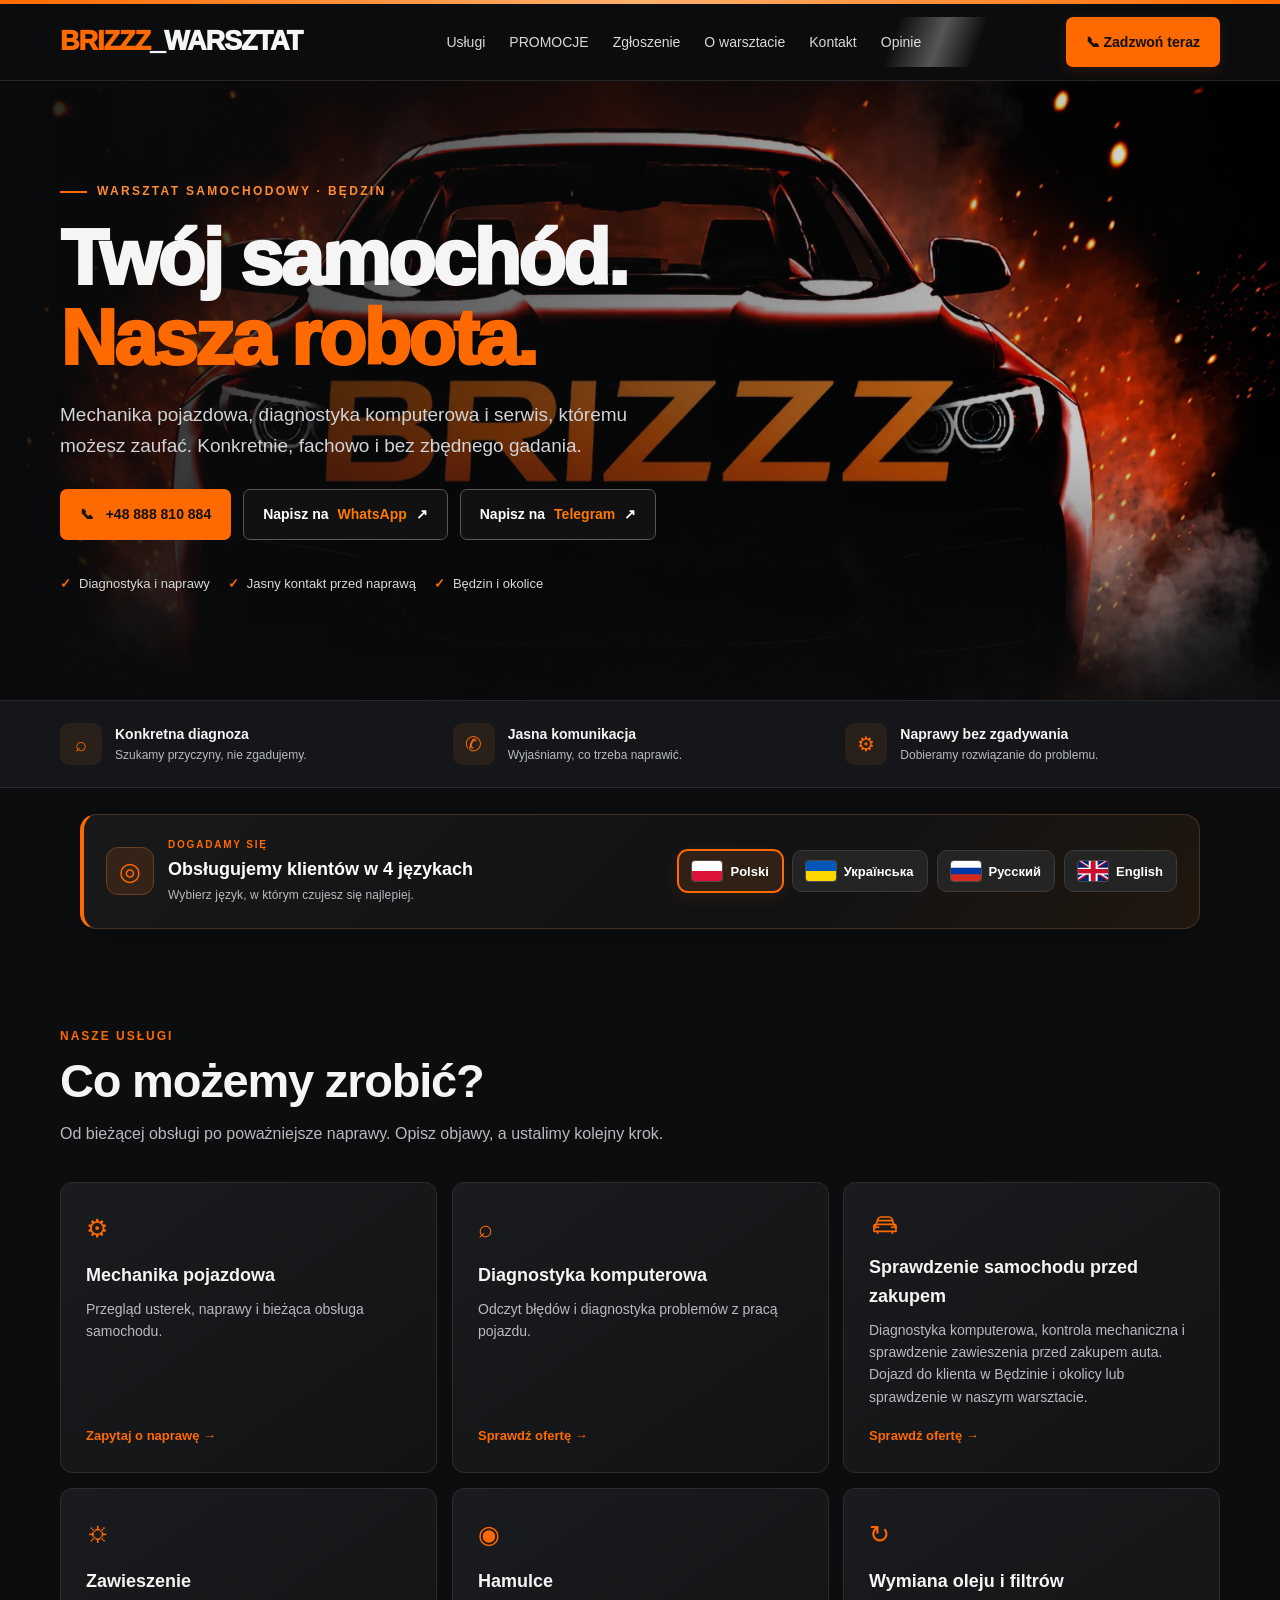
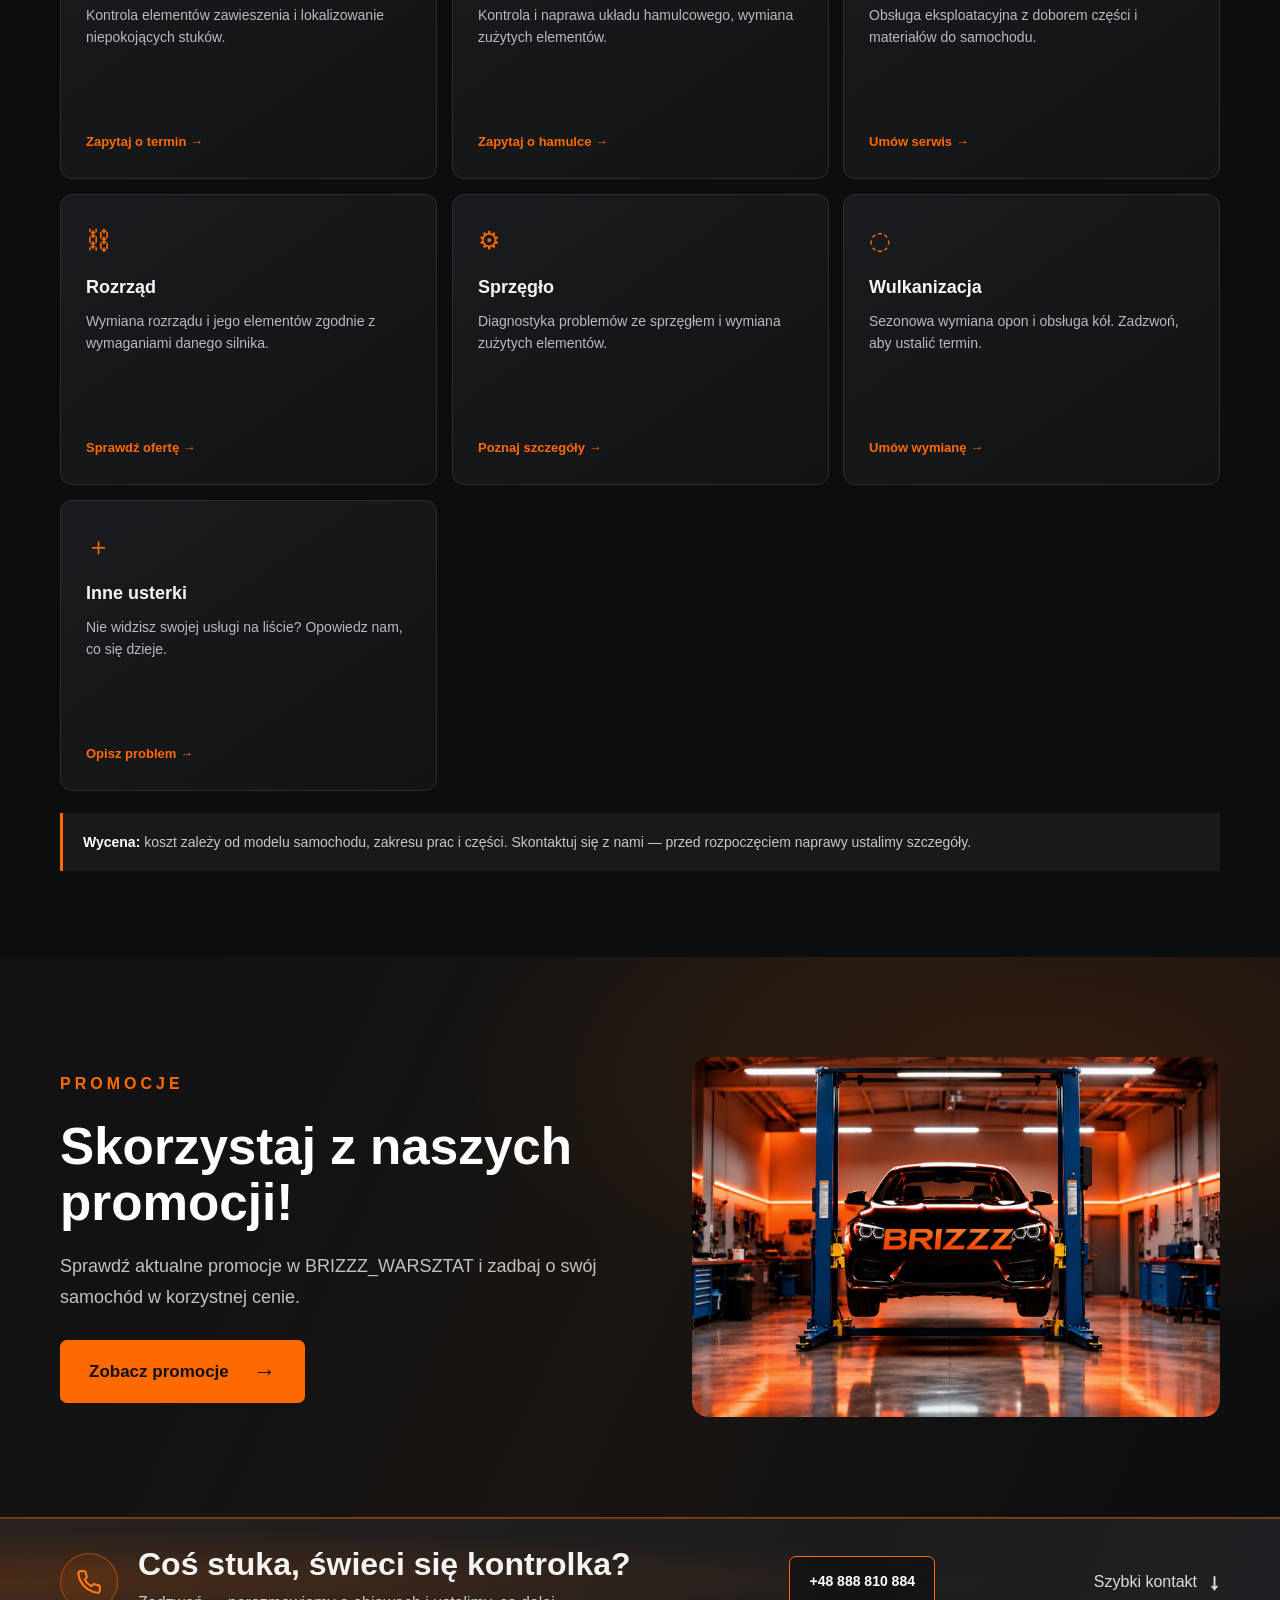
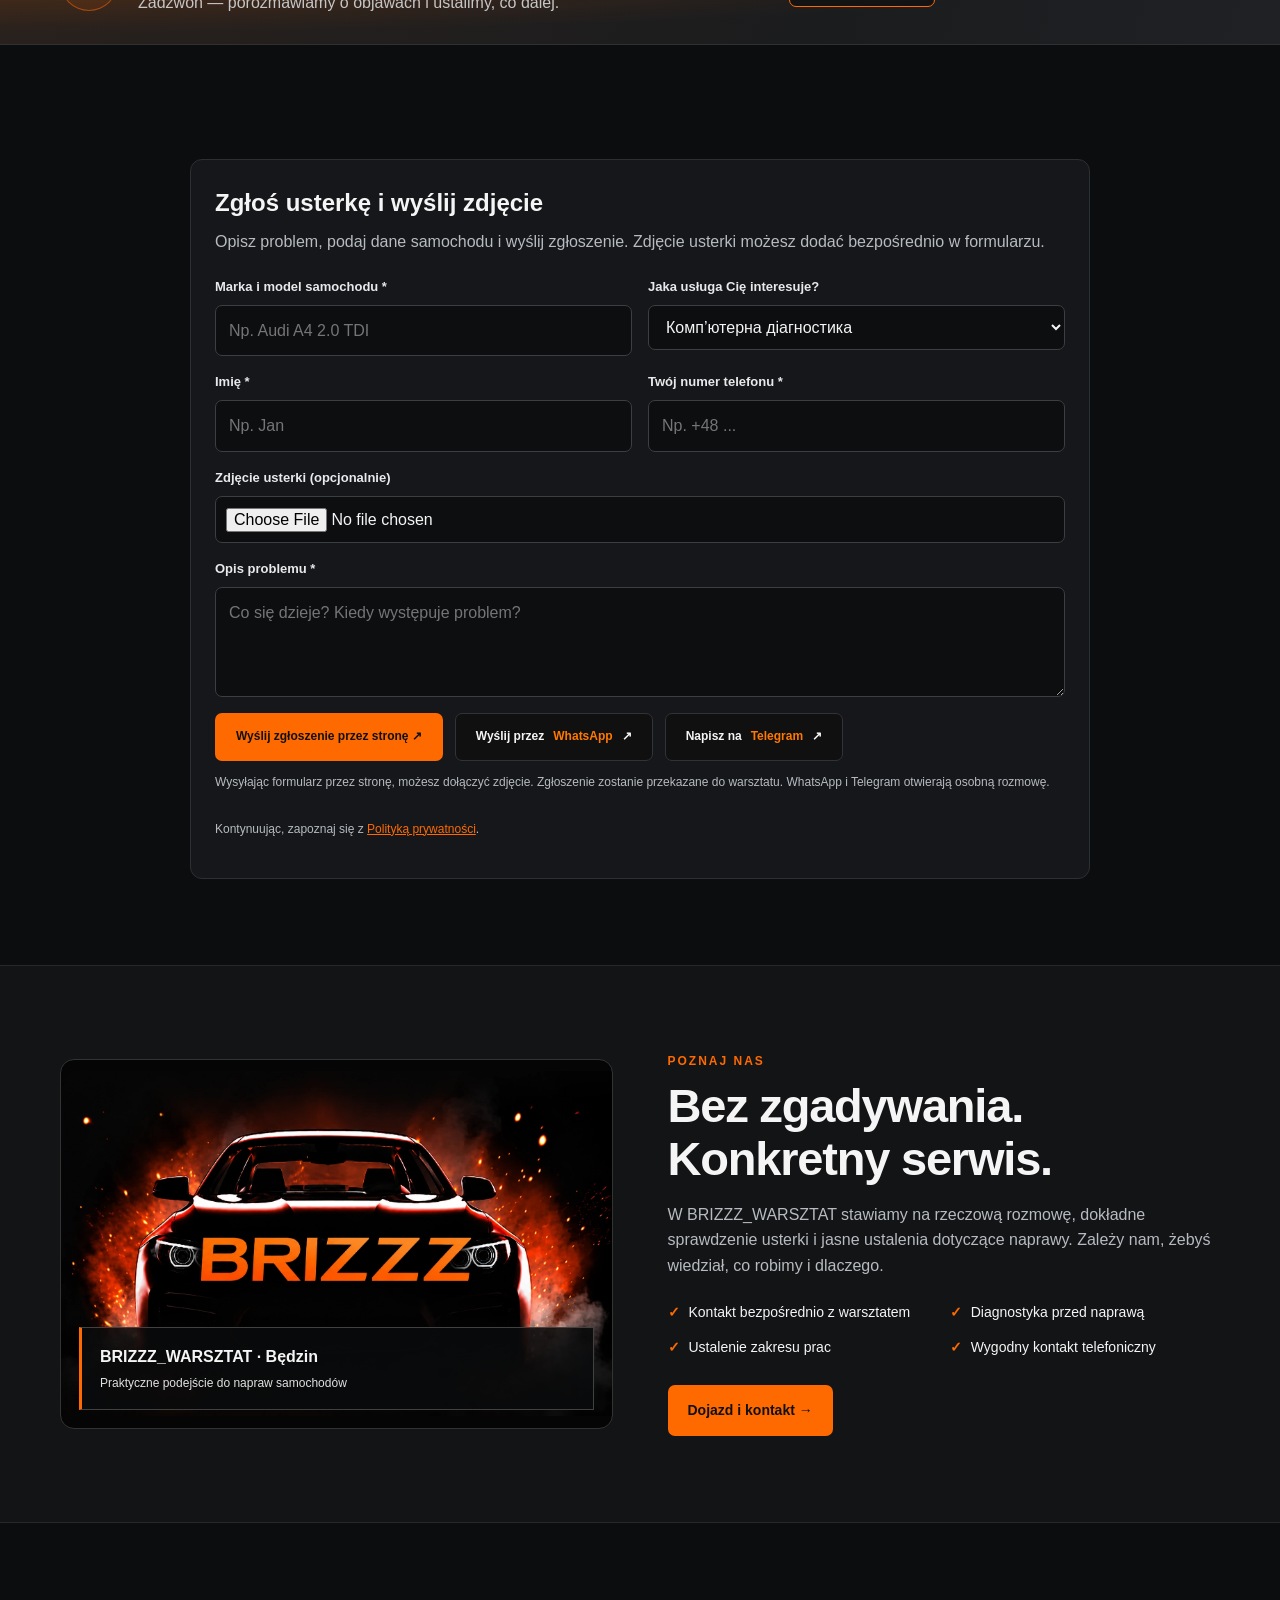
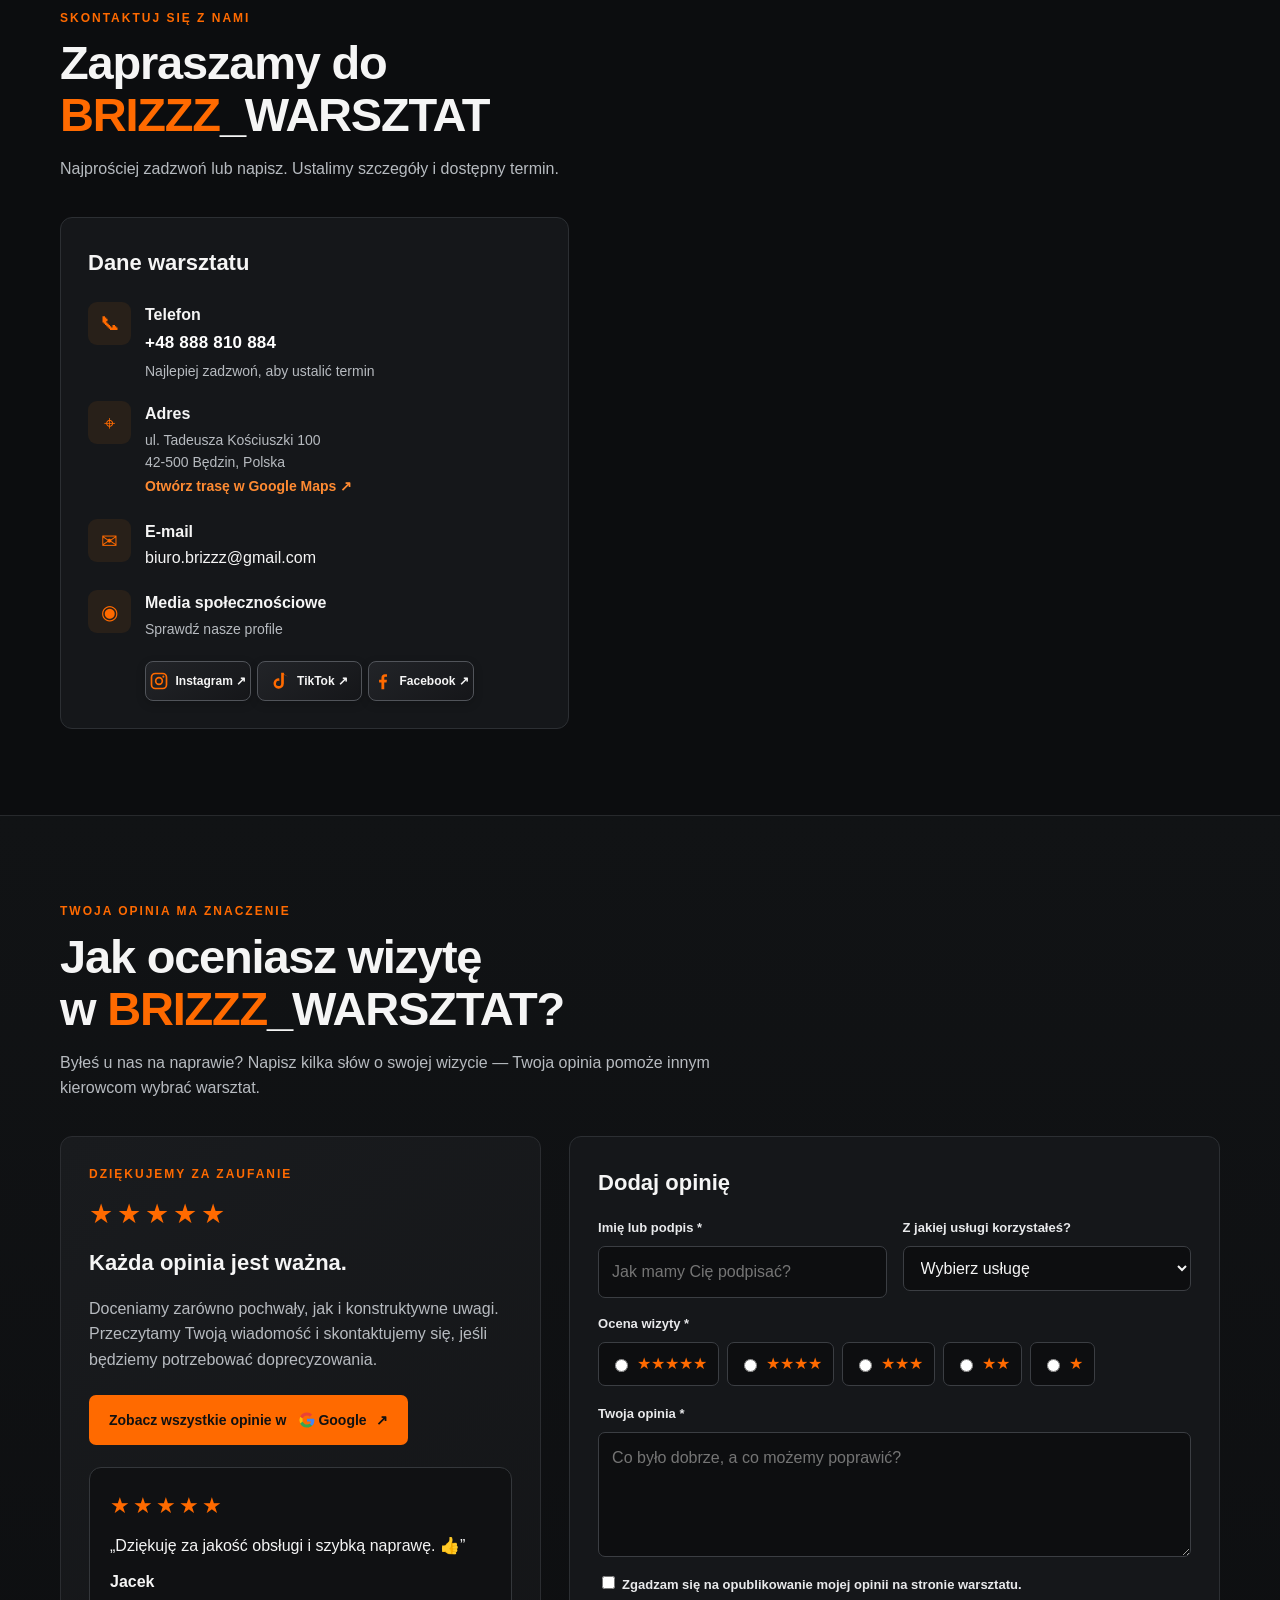
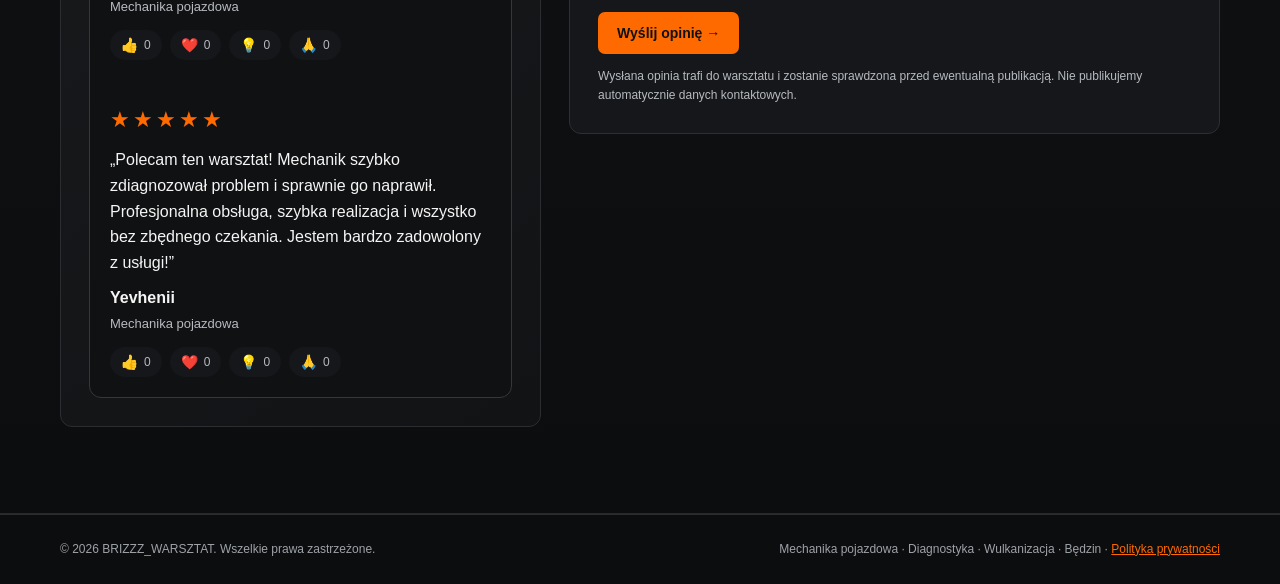
==== index.html @ adbeafe0 "add" ====
<!doctype html>
<html lang="pl">
<head>
<meta charset="utf-8"><meta name="viewport" content="width=device-width,initial-scale=1">
<meta name="theme-color" content="#111111">
<title>BRIZZZ_WARSZTAT — Autoserwis Będzin</title>
<meta name="description" content="BRIZZZ_WARSZTAT w Będzinie. Mechanika pojazdowa, diagnostyka komputerowa, hamulce, zawieszenie, rozrząd, sprzęgło i wymiana opon. Zadzwoń i umów wizytę.">
<meta name="robots" content="index,follow">
<link rel="canonical" href="https://brizzz-warsztat.pl/">
<meta property="og:url" content="https://brizzz-warsztat.pl/">
<meta property="og:locale" content="pl_PL">
<meta name="twitter:card" content="summary_large_image">
<meta name="twitter:title" content="BRIZZZ_WARSZTAT — Autoserwis Będzin">
<meta name="twitter:description" content="Mechanika pojazdowa, diagnostyka komputerowa, hamulce, zawieszenie i wymiana opon w Będzinie.">
<meta property="og:title" content="BRIZZZ_WARSZTAT — Autoserwis Będzin">
<meta property="og:image" content="https://brizzz-warsztat.pl/assets/brizzz-preview.jpg">
<meta property="og:image:secure_url" content="https://brizzz-warsztat.pl/assets/brizzz-preview.jpg">
<meta property="og:image:type" content="image/jpeg">
<meta property="og:image:width" content="1332">
<meta property="og:image:height" content="768">
<meta property="og:image:alt" content="Logo BRIZZZ — samochód i nazwa BRIZZZ">
<meta name="twitter:image" content="https://brizzz-warsztat.pl/assets/brizzz-preview.jpg">
<meta property="og:description" content="Mechanika pojazdowa, diagnostyka i wymiana opon w Będzinie. Zadzwoń i umów wizytę.">
<meta property="og:type" content="website">

<link rel="stylesheet" href="style.css">

<script type="application/ld+json">{"@context":"https://schema.org","@type":"AutoRepair","name":"BRIZZZ_WARSZTAT","telephone":"+48 888 810 884","email":"biuro.brizzz@gmail.com","address":{"@type":"PostalAddress","streetAddress":"ul. Tadeusza Kościuszki 100","postalCode":"42-500","addressLocality":"Będzin","addressCountry":"PL"},"areaServed":"Będzin i okolice","url":"https://brizzz-warsztat.pl/","sameAs":["https://www.instagram.com/brizzz_warsztat/"],"description":"Mechanika pojazdowa, diagnostyka komputerowa, hamulce, zawieszenie, rozrząd, sprzęgło, wymiana oleju i filtrów oraz wulkanizacja w Będzinie.","priceRange":"$$","hasOfferCatalog":{"@type":"OfferCatalog","name":"Usługi warsztatu","itemListElement":[{"@type":"Offer","itemOffered":{"@type":"Service","name":"Mechanika pojazdowa"}},{"@type":"Offer","itemOffered":{"@type":"Service","name":"Diagnostyka komputerowa"}},{"@type":"Offer","itemOffered":{"@type":"Service","name":"Zawieszenie i hamulce"}},{"@type":"Offer","itemOffered":{"@type":"Service","name":"Wymiana oleju i filtrów"}},{"@type":"Offer","itemOffered":{"@type":"Service","name":"Rozrząd i sprzęgło"}},{"@type":"Offer","itemOffered":{"@type":"Service","name":"Wulkanizacja i wymiana opon"}, 
  {
  "@type": "Offer",
  "itemOffered": {
    "@type": "Service",
    "name": "Sprawdzenie samochodu przed zakupem"
  }
}}]}}</script>
</head>
<body>
<div class="topline"></div>
<header class="header"><div class="wrap nav"><a class="brand" href="#start" aria-label="BRIZZZ WARSZTAT — strona główna"><span>BRIZZZ</span>_WARSZTAT</a><nav class="navlinks" aria-label="Nawigacja"><a href="#uslugi">Usługi</a><a href="#promocje">PROMOCJE</a><a href="#zgloszenie">Zgłoszenie</a><a href="#onas">O warsztacie</a><a href="#kontakt">Kontakt</a><a href="#opinie">Opinie</a></nav><a class="btn btn-primary header-call-button" id="header-call-button" href="tel:+48888810884" aria-expanded="false">📞︎ Zadzwoń teraz<span class="header-call-number" id="header-call-number" role="status" aria-live="polite">+48 888 810 884</span></a></div></header>
<main>
<section class="hero" id="start"><div class="wrap"><div class="hero-content"><div class="eyebrow">Warsztat samochodowy · Będzin</div><h1>Twój samochód.<br><em>Nasza robota.</em></h1><p>Mechanika pojazdowa, diagnostyka komputerowa i serwis, któremu możesz zaufać. Konkretnie, fachowo i bez zbędnego gadania.</p><div class="hero-actions"><a class="btn btn-primary" href="tel:+48888810884">📞︎ &nbsp; +48 888 810 884</a><a class="btn btn-outline" href="https://wa.me/48888810884" target="_blank" rel="noopener">Napisz na <span class="brand-chat-word">WhatsApp</span> ↗</a><a class="btn btn-outline btn-telegram" href="https://t.me/brizzz_warsztat" target="_blank" rel="noopener noreferrer">Napisz na <span class="brand-chat-word">Telegram</span> ↗</a></div><div class="hero-points"><span><b class="tick">✓</b> Diagnostyka i naprawy</span><span><b class="tick">✓</b> Jasny kontakt przed naprawą</span><span><b class="tick">✓</b> Będzin i okolice</span></div></div></div></section>
<div class="strip"><div class="wrap strip-inner"><div class="strip-item"><div class="strip-icon">⌕</div><div><strong>Konkretna diagnoza</strong><small>Szukamy przyczyny, nie zgadujemy.</small></div></div><div class="strip-item"><div class="strip-icon">✆</div><div><strong>Jasna komunikacja</strong><small>Wyjaśniamy, co trzeba naprawić.</small></div></div><div class="strip-item"><div class="strip-icon">⚙</div><div><strong>Naprawy bez zgadywania</strong><small>Dobieramy rozwiązanie do problemu.</small></div></div></div></div>
<div class="language-note"><div class="wrap"><div class="language-note-inner"><div class="language-note-heading"><span class="language-note-icon">◎</span><div><span class="language-kicker">DOGADAMY SIĘ</span><strong>Obsługujemy klientów w 4 językach</strong><small>Wybierz język, w którym czujesz się najlepiej.</small></div></div><div class="language-list"><button type="button" class="language-chip" data-language="pl" aria-pressed="true"><img class="language-flag" src="assets/flag-pl.png" alt="Flaga Polski"> Polski</button><button type="button" class="language-chip" data-language="uk" aria-pressed="false"><img class="language-flag" src="assets/flag-ua.png" alt="Прапор України"> Українська</button><button type="button" class="language-chip" data-language="ru" aria-pressed="false"><img class="language-flag" src="assets/flag-ru.png" alt="Флаг России"> Русский</button><button type="button" class="language-chip" data-language="en" aria-pressed="false"><img class="language-flag" src="assets/flag-gb.png" alt="Flag of the United Kingdom"> English</button></div></div></div></div>

<section class="section" id="uslugi"><div class="wrap">
<div class="section-head"><div class="kicker">Nasze usługi</div><h2>Co możemy zrobić?</h2><p>Od bieżącej obsługi po poważniejsze naprawy. Opisz objawy, a ustalimy kolejny krok.</p></div>
<div class="services">
<article class="service"><div class="service-icon">⚙</div><h3>Mechanika pojazdowa</h3><p>Przegląd usterek, naprawy i bieżąca obsługa samochodu.</p><a class="more" href="tel:+48888810884">Zapytaj o naprawę →</a></article>
<article class="service"><div class="service-icon">⌕</div><h3>Diagnostyka komputerowa</h3><p>Odczyt błędów i diagnostyka problemów z pracą pojazdu.</p><a class="more" href="/diagnostyka-komputerowa-bedzin.html">Sprawdź ofertę →</a></article>

<article class="service">
 <div class="service-icon service-icon--car" aria-hidden="true">
  <svg viewBox="0 0 48 48" width="32" height="32" fill="none"
       xmlns="http://www.w3.org/2000/svg">
    <path d="M10 27L13.5 16.5C14.2 14.5 15.7 13.5 18 13.5H30C32.3 13.5 33.8 14.5 34.5 16.5L38 27"
          stroke="currentColor" stroke-width="2.5" stroke-linecap="round" stroke-linejoin="round"/>
    <path d="M7.5 27.5C7.5 25.8 8.8 24.5 10.5 24.5H37.5C39.2 24.5 40.5 25.8 40.5 27.5V35H7.5V27.5Z"
          stroke="currentColor" stroke-width="2.5" stroke-linejoin="round"/>
    <path d="M13 35V38M35 35V38M14 19H34M7.5 29H12M36 29H40.5"
          stroke="currentColor" stroke-width="2.5" stroke-linecap="round"/>
    <circle cx="14" cy="29" r="1.5" fill="currentColor"/>
    <circle cx="34" cy="29" r="1.5" fill="currentColor"/>
  </svg>
</div>
  <h3>Sprawdzenie samochodu przed zakupem</h3>
  <p>Diagnostyka komputerowa, kontrola mechaniczna i sprawdzenie zawieszenia przed zakupem auta. Dojazd do klienta w Będzinie i okolicy lub sprawdzenie w naszym warsztacie.</p>
  <a class="more" href="/sprawdzenie-samochodu-przed-zakupem-bedzin.html">Sprawdź ofertę →</a>
</article>

<article class="service"><div class="service-icon">⛭</div><h3>Zawieszenie</h3><p>Kontrola elementów zawieszenia i lokalizowanie niepokojących stuków.</p><a class="more" href="tel:+48888810884">Zapytaj o termin →</a></article>
<article class="service"><div class="service-icon">◉</div><h3>Hamulce</h3><p>Kontrola i naprawa układu hamulcowego, wymiana zużytych elementów.</p><a class="more" href="tel:+48888810884">Zapytaj o hamulce →</a></article>
<article class="service"><div class="service-icon">↻</div><h3>Wymiana oleju i filtrów</h3><p>Obsługa eksploatacyjna z doborem części i materiałów do samochodu.</p><a class="more" href="tel:+48888810884">Umów serwis →</a></article>
<article class="service"><div class="service-icon">⛓</div><h3>Rozrząd</h3><p>Wymiana rozrządu i jego elementów zgodnie z wymaganiami danego silnika.</p><a class="more" href="tel:+48888810884">Sprawdź ofertę →</a></article>
<article class="service"><div class="service-icon">⚙</div><h3>Sprzęgło</h3><p>Diagnostyka problemów ze sprzęgłem i wymiana zużytych elementów.</p><a class="more" href="/wymiana-sprzegla-bedzin.html">Poznaj szczegóły →</a></article>
<article class="service"><div class="service-icon">◌</div><h3>Wulkanizacja</h3><p>Sezonowa wymiana opon i obsługa kół. Zadzwoń, aby ustalić termin.</p><a class="more" href="tel:+48888810884">Umów wymianę →</a></article>
<article class="service"><div class="service-icon">＋</div><h3>Inne usterki</h3><p>Nie widzisz swojej usługi na liście? Opowiedz nam, co się dzieje.</p><a class="more" href="https://wa.me/48888810884" target="_blank" rel="noopener">Opisz problem →</a></article>
</div><div class="price-note"><strong style="color:#fff">Wycena:</strong> koszt zależy od modelu samochodu, zakresu prac i części. Skontaktuj się z nami — przed rozpoczęciem naprawy ustalimy szczegóły.</div></div></section>


<section class="promo-showcase" id="promocje">
  <div class="wrap promo-showcase-inner">

    <div class="promo-content">
      <div class="promo-label" id="promo-label">
        PROMOCJE <span></span>
      </div>

      <h2 id="promo-heading">Skorzystaj z naszych promocji!</h2>

      <p id="promo-description">
        Sprawdź aktualne promocje w BRIZZZ_WARSZTAT
        i zadbaj o swój samochód w korzystnej cenie.
      </p>

      <button
        class="btn btn-primary promo-button"
        id="toggle-promocje"
        type="button"
        aria-expanded="false"
        aria-controls="promotion-list">
        Zobacz promocje <span>→</span>
      </button>
    </div>

    <div class="promo-image">
  <img
    src="assets/promo-car-lift.png"
    alt="Samochód na podnośniku w warsztacie BRIZZZ_WARSZTAT">
</div>

    <div id="promotion-list" class="promotion-list" hidden>
      <article class="service">
        <div class="kicker" id="promo-card-kicker">AKTUALNA PROMOCJA</div>
        <h3 id="promo-card-heading">100% zwrotu kosztów diagnostyki!</h3>
        <p id="promo-card-description">
          Jeśli po diagnostyce zdecydujesz się naprawić samochód
          w BRIZZZ_WARSZTAT, zwrócimy 100% kosztów diagnostyki.
        </p>
        <p id="promo-card-detail">
          <strong>Diagnostyka, a potem naprawa u nas?</strong>
          Koszt diagnostyki wraca do Ciebie — przy naprawie
          samochodu w naszym warsztacie.
        </p>
        <a class="more" id="promo-card-link" href="#zgloszenie">Umów wizytę →</a>
      </article>
    </div>

  </div>
</section>

<section class="cta-band cta-band--soft" id="szybki-kontakt">
  <div class="wrap cta-inner cta-inner--soft">
    <div class="cta-copy">
     <span class="cta-icon" aria-hidden="true">
  <svg viewBox="0 0 24 24" width="26" height="26"
       fill="none" stroke="currentColor" stroke-width="2"
       stroke-linecap="round" stroke-linejoin="round">
    <path d="M22 16.92v3a2 2 0 0 1-2.18 2
      19.79 19.79 0 0 1-8.63-3.07
      19.5 19.5 0 0 1-6-6
      A19.79 19.79 0 0 1 2.12 4.18
      2 2 0 0 1 4.11 2h3a2 2 0 0 1 2 1.72
      c.12.96.36 1.9.7 2.8
      a2 2 0 0 1-.45 2.11L8.09 9.91
      a16 16 0 0 0 6 6l1.27-1.27
      a2 2 0 0 1 2.11-.45
      c.9.34 1.84.58 2.8.7
      A2 2 0 0 1 22 16.92z"/>
  </svg>
</span>
      <div>
        <h2>Coś stuka, świeci się kontrolka?</h2>
        <p>Zadzwoń — porozmawiamy o objawach i ustalimy, co dalej.</p>
      </div>
    </div>

    <a class="btn cta-phone cta-phone--soft" href="tel:+48888810884">
  +48 888 810 884
</a>

   <a class="quick-contact" href="#zgloszenie">
  Szybki kontakt <span aria-hidden="true">↓</span>
</a>
  </div>
</section>

<section class="section" id="zgloszenie">
<div class="wrap">
<div class="request-card"><h3>Zgłoś usterkę i wyślij zdjęcie</h3><p>Opisz problem, podaj dane samochodu i wyślij zgłoszenie. Zdjęcie usterki możesz dodać bezpośrednio w formularzu.</p>
<form id="repair-request" name="repair-request" method="POST" data-netlify="true" enctype="multipart/form-data" action="/request-sent.html"><input type="hidden" name="form-name" value="repair-request"><div class="request-grid">
<div class="request-field"><label for="request-car">Marka i model samochodu *</label><input id="request-car" name="car" required maxlength="120" placeholder="Np. Audi A4 2.0 TDI"></div>
<div class="request-field"><label for="request-service">Jaka usługa Cię interesuje?</label><select id="request-service" name="service"><option>Diagnostyka komputerowa</option><option>Sprawdzenie samochodu przed zakupem</option><option>Diagnostyka mechaniczna</option><option>Rozrząd</option><option>Sprzęgło</option><option>Hamulce</option><option>Zawieszenie</option><option>Wymiana oleju i filtrów</option><option>Wymiana opon / wulkanizacja</option><option>Inna usterka</option></select></div>
<div class="request-field"><label for="request-name">Imię *</label><input id="request-name" name="name" required autocomplete="given-name" maxlength="80" placeholder="Np. Jan"></div>
<div class="request-field"><label for="request-phone">Twój numer telefonu *</label><input id="request-phone" name="phone" required autocomplete="tel" maxlength="40" placeholder="Np. +48 ..."></div>
<div class="request-field"><label for="request-photo">Zdjęcie usterki (opcjonalnie)</label><input id="request-photo" name="photo" type="file" accept="image/*"></div>
<div class="request-field"><label for="request-problem">Opis problemu *</label><textarea id="request-problem" name="problem" required maxlength="1500" placeholder="Co się dzieje? Kiedy występuje problem?"></textarea></div>
<div class="request-actions"><button class="btn btn-primary" type="submit">Wyślij zgłoszenie przez stronę ↗</button><button class="btn btn-outline" type="button" id="send-whatsapp">Wyślij przez <span class="brand-chat-word">WhatsApp</span> ↗</button><a class="btn btn-outline" href="https://t.me/brizzz_warsztat" target="_blank" rel="noopener">Napisz na <span class="brand-chat-word">Telegram</span> ↗</a></div><p class="request-note" id="request-note">Wysyłając formularz przez stronę, możesz dołączyć zdjęcie. Zgłoszenie zostanie przekazane do warsztatu. WhatsApp i Telegram otwierają osobną rozmowę.</p>
<p class="request-note" style="margin-top:8px">Kontynuując, zapoznaj się z <a href="privacy-policy.html" style="color:var(--orange);text-decoration:underline">Polityką prywatności</a>.</p></form></div>
</div>
</section>
<section class="section about" id="onas"><div class="wrap about-grid"><div class="about-visual" role="img" aria-label="Oryginalne logo BRIZZZ z samochodem"><div class="visual-tag"><strong>BRIZZZ_WARSZTAT · Będzin</strong><small>Praktyczne podejście do napraw samochodów</small></div></div><div class="about-copy"><div class="kicker">Poznaj nas</div><h2>Bez zgadywania.<br>Konkretny serwis.</h2><p>W BRIZZZ_WARSZTAT stawiamy na rzeczową rozmowę, dokładne sprawdzenie usterki i jasne ustalenia dotyczące naprawy. Zależy nam, żebyś wiedział, co robimy i dlaczego.</p><div class="checklist"><span><b class="tick">✓</b> Kontakt bezpośrednio z warsztatem</span><span><b class="tick">✓</b> Diagnostyka przed naprawą</span><span><b class="tick">✓</b> Ustalenie zakresu prac</span><span><b class="tick">✓</b> Wygodny kontakt telefoniczny</span></div><div style="margin-top:27px"><a class="btn btn-primary" href="#kontakt">Dojazd i kontakt →</a></div></div></div></section>




<section class="section" id="kontakt"><div class="wrap"><div class="section-head"><div class="kicker">Skontaktuj się z nami</div><h2>Zapraszamy do <span style="color:var(--orange)">BRIZZZ</span>_WARSZTAT</h2><p>Najprościej zadzwoń lub napisz. Ustalimy szczegóły i dostępny termin.</p></div><div class="contact-grid"><div class="contact-card"><h3 style="margin:0;font-size:22px">Dane warsztatu</h3><div class="contact-list"><div class="contact-row"><div class="strip-icon">📞︎</div><div class="phone-details"><strong>Telefon</strong><a href="tel:+48888810884">+48 888 810 884</a><small>Najlepiej zadzwoń, aby ustalić termin</small></div></div><div class="contact-row"><div class="strip-icon">⌖</div><div><strong>Adres</strong><p>ul. Tadeusza Kościuszki 100<br>42-500 Będzin, Polska</p><small><a href="https://www.google.com/maps/search/?api=1&query=ul.+Tadeusza+Ko%C5%9Bciuszki+100%2C+42-500+B%C4%99dzin" target="_blank" rel="noopener" style="color:var(--orange2);font-weight:800">Otwórz trasę w Google Maps ↗</a></small></div></div><div class="contact-row"><div class="strip-icon">✉</div><div><strong>E-mail</strong><a href="mailto:biuro.brizzz@gmail.com">biuro.brizzz@gmail.com</a></div></div><div class="contact-row"><div class="strip-icon">◉</div><div><strong>Media społecznościowe</strong><small>Sprawdź nasze profile</small><div class="socials"><a href="https://www.instagram.com/brizzz_warsztat/" target="_blank" rel="noopener" aria-label="Instagram BRIZZZ_WARSZTAT"><span class="social-icon" aria-hidden="true"><svg viewBox="0 0 24 24"><path d="M7.5 2h9A5.5 5.5 0 0 1 22 7.5v9a5.5 5.5 0 0 1-5.5 5.5h-9A5.5 5.5 0 0 1 2 16.5v-9A5.5 5.5 0 0 1 7.5 2zm0 2A3.5 3.5 0 0 0 4 7.5v9A3.5 3.5 0 0 0 7.5 20h9a3.5 3.5 0 0 0 3.5-3.5v-9A3.5 3.5 0 0 0 16.5 4h-9zM12 7a5 5 0 1 1 0 10 5 5 0 0 1 0-10zm0 2a3 3 0 1 0 0 6 3 3 0 0 0 0-6zm5.25-3.5a1.25 1.25 0 1 1 0 2.5 1.25 1.25 0 0 1 0-2.5z"/></svg></span><span>Instagram ↗</span></a><a href="https://www.tiktok.com/@brizzz_warsztat" target="_blank" rel="noopener" aria-label="TikTok BRIZZZ_WARSZTAT"><span class="social-icon" aria-hidden="true"><svg viewBox="0 0 24 24"><path d="M19.6 6.3a6.8 6.8 0 0 1-4.2-2.1V15a6.2 6.2 0 1 1-5.4-6.15v3.2a3.1 3.1 0 1 0 2.2 2.97V2h3.1c.2 2.1 1.8 3.8 4.3 4.1v3.1z"/></svg></span><span>TikTok ↗</span></a><a href="https://www.facebook.com/share/14qPF1NXpFN/?mibextid=wwXIfr" target="_blank" rel="noopener" aria-label="Facebook BRIZZZ_WARSZTAT"><span class="social-icon" aria-hidden="true"><svg viewBox="0 0 24 24"><path d="M13.5 22v-8.2h2.8l.42-3.2H13.5V8.55c0-.93.26-1.56 1.6-1.56h1.7V4.13c-.3-.04-1.32-.13-2.5-.13-2.48 0-4.18 1.51-4.18 4.29v2.31H7.3v3.2h2.82V22z"/></svg></span><span>Facebook ↗</span></a></div></div></div></div></div><iframe class="map" title="Mapa dojazdu do BRIZZZ_WARSZTAT w Będzinie" loading="lazy" referrerpolicy="no-referrer-when-downgrade" src="https://maps.google.com/maps?q=ul.%20Tadeusza%20Ko%C5%9Bciuszki%20100%2C%2042-500%20B%C4%99dzin&t=&z=14&ie=UTF8&iwloc=&output=embed"></iframe></div>
</div></section>

<section class="section review-section" id="opinie"><div class="wrap"><div class="section-head"><div class="kicker">Twoja opinia ma znaczenie</div><h2>Jak oceniasz wizytę<br>w <span style="color:var(--orange)">BRIZZZ</span>_WARSZTAT?</h2><p>Byłeś u nas na naprawie? Napisz kilka słów o swojej wizycie — Twoja opinia pomoże innym kierowcom wybrać warsztat.</p></div><div class="review-layout"><div class="review-intro"><div class="kicker">Dziękujemy za zaufanie</div><div class="review-stars" aria-label="Ocena od 1 do 5 gwiazdek">★★★★★</div><h3 style="margin:0 0 8px;font-size:22px">Każda opinia jest ważna.</h3><p>Doceniamy zarówno pochwały, jak i konstruktywne uwagi. Przeczytamy Twoją wiadomość i skontaktujemy się, jeśli będziemy potrzebować doprecyzowania.</p><div style="margin-top:22px"><a class="btn btn-primary" href="https://maps.app.goo.gl/NMXxKP9cmwGKDrEQ9" target="_blank" rel="noopener noreferrer">Zobacz wszystkie opinie w
<svg xmlns="http://www.w3.org/2000/svg" viewBox="0 0 48 48" width="18" height="18" style="vertical-align:middle; margin:0 3px;" aria-label="Google">
  <path fill="#4285F4" d="M43.6 24.5c0-1.4-.1-2.8-.4-4.1H24v7.8h11a9.4 9.4 0 0 1-4.1 6.2v5.1h6.6c3.9-3.6 6.1-8.8 6.1-15z"/>
  <path fill="#34A853" d="M24 44c5.5 0 10.1-1.8 13.5-4.8l-6.6-5.1c-1.8 1.2-4.1 2-6.9 2-5.3 0-9.8-3.6-11.4-8.4H5.8v5.3A20 20 0 0 0 24 44z"/>
  <path fill="#FBBC05" d="M12.6 27.7a12 12 0 0 1 0-7.4V15H5.8a20 20 0 0 0 0 18z"/>
  <path fill="#EA4335" d="M24 12.1c3 0 5.7 1 7.8 3.1l5.8-5.8C34.1 6.1 29.5 4 24 4A20 20 0 0 0 5.8 15l6.8 5.3c1.6-4.8 6.1-8.2 11.4-8.2z"/>
</svg><span style="margin-left:-10px">Google</span>↗</a></div><div class="published-review" style="margin-top:22px;padding:20px;border:1px solid #34373b;border-radius:12px;background:#101113">
<div aria-label="Ocena 5 na 5" style="color:var(--orange);font-size:22px;letter-spacing:3px">★★★★★</div>
<p style="margin:10px 0;color:var(--text)">„Dziękuję za jakość obsługi i szybką naprawę. 👍”</p>
<div style="font-weight:700">Jacek</div>
<div style="font-size:13px;color:var(--muted);margin-top:3px">Mechanika pojazdowa</div>

<div class="review-reactions" data-review-id="jacek-review">
  <button type="button" class="reaction-btn" data-reaction="like" aria-label="Нравится">👍 <span>0</span></button>
  <button type="button" class="reaction-btn" data-reaction="heart" aria-label="Сердце">❤️ <span>0</span></button>
  <button type="button" class="reaction-btn" data-reaction="useful" aria-label="Полезно">💡 <span>0</span></button>
  <button type="button" class="reaction-btn" data-reaction="thanks" aria-label="Спасибо">🙏 <span>0</span></button>
</div>

<div style="margin-top:22px;padding-top:20px;border-top:1px solid var(--border)">
 <div aria-label="Ocena 5 na 5" style="color:var(--orange);font-size:22px;letter-spacing:3px">★★★★★</div>
  <p style="margin:10px 0;color:var(--text)">„Polecam ten warsztat! Mechanik szybko zdiagnozował problem i sprawnie go naprawił. Profesjonalna obsługa, szybka realizacja i wszystko bez zbędnego czekania. Jestem bardzo zadowolony z usługi!”</p>
  <div style="font-weight:700">Yevhenii</div>
  <div style="font-size:13px;color:var(--muted);margin-top:3px">Mechanika pojazdowa</div>

<div class="review-reactions" data-review-id="yevhenii-review">
  <button type="button" class="reaction-btn" data-reaction="like" aria-label="Нравится">👍 <span>0</span></button>
  <button type="button" class="reaction-btn" data-reaction="heart" aria-label="Сердце">❤️ <span>0</span></button>
  <button type="button" class="reaction-btn" data-reaction="useful" aria-label="Полезно">💡 <span>0</span></button>
  <button type="button" class="reaction-btn" data-reaction="thanks" aria-label="Спасибо">🙏 <span>0</span></button>
</div>

</div>
</div>
</div><form id="review-form" class="review-form" name="opinie-klientow" method="POST" action="/review-sent.html" data-netlify="true" netlify-honeypot="bot-field"><input type="hidden" name="form-name" value="opinie-klientow"><p hidden><label>Nie wypełniaj tego pola: <input name="bot-field"></label></p><h3>Dodaj opinię</h3><div class="form-grid"><div class="form-field"><label for="review-name">Imię lub podpis *</label><input id="review-name" name="imie" autocomplete="name" required maxlength="80" placeholder="Jak mamy Cię podpisać?"></div><div class="form-field"><label for="review-service">Z jakiej usługi korzystałeś?</label><select id="review-service" name="usluga"><option value="">Wybierz usługę</option><option>Mechanika pojazdowa</option><option>Diagnostyka komputerowa</option><option>Sprawdzenie samochodu przed zakupem</option><option>Zawieszenie lub hamulce</option><option>Wymiana oleju i filtrów</option><option>Rozrząd</option><option>Sprzęgło</option><option>Wulkanizacja / wymiana opon</option><option>Inna usługa</option></select></div></div><div class="rating-label">Ocena wizyty *</div><div class="rating-options" role="radiogroup" aria-label="Ocena wizyty"><label><input type="radio" name="ocena" value="5/5" required> ★★★★★</label><label><input type="radio" name="ocena" value="4/5"> ★★★★</label><label><input type="radio" name="ocena" value="3/5"> ★★★</label><label><input type="radio" name="ocena" value="2/5"> ★★</label><label><input type="radio" name="ocena" value="1/5"> ★</label></div><div class="form-field"><label for="review-message">Twoja opinia *</label><textarea id="review-message" name="opinia" required minlength="10" maxlength="2000" placeholder="Co było dobrze, a co możemy poprawić?"></textarea></div><div class="form-field"><label><input type="checkbox" name="zgoda-na-publikacje" value="tak" required style="width:auto;accent-color:var(--orange);margin-right:7px">Zgadzam się na opublikowanie mojej opinii na stronie warsztatu.</label></div><button class="btn btn-primary" type="submit">Wyślij opinię →</button><p class="review-note">Wysłana opinia trafi do warsztatu i zostanie sprawdzona przed ewentualną publikacją. Nie publikujemy automatycznie danych kontaktowych.</p></form></div></div></section>
</main>
<footer class="footer"><div class="wrap footer-inner"><span>© <span id="year"></span> BRIZZZ_WARSZTAT. Wszelkie prawa zastrzeżone.</span><span>Mechanika pojazdowa · Diagnostyka · Wulkanizacja · Będzin · <a href="privacy-policy.html" style="color:var(--orange);text-decoration:underline">Polityka prywatności</a></span></div></footer>

<script>document.getElementById('year').textContent=new Date().getFullYear();</script>
<script>
(function () {
  const button = document.getElementById('toggle-promocje');
  const list = document.getElementById('promotion-list');
  if (!button || !list) return;
  const labels = {
    pl: { open: 'Zobacz promocje', close: 'Ukryj promocje' },
    uk: { open: 'Переглянути акції', close: 'Приховати акції' },
    ru: { open: 'Посмотреть акции', close: 'Скрыть акции' },
    en: { open: 'View promotions', close: 'Hide promotions' }
  };
  function updateButton() {
    const t = labels[window.brizzzLanguage || 'pl'] || labels.pl;
    button.innerHTML = (list.hidden ? t.open : t.close) + ' <span>' + (list.hidden ? '→' : '↑') + '</span>';
    button.setAttribute('aria-expanded', String(!list.hidden));
  }
  button.addEventListener('click', function () {
    list.hidden = !list.hidden;
    updateButton();
    if (!list.hidden) list.scrollIntoView({ behavior: 'smooth', block: 'nearest' });
  });
  window.brizzzUpdatePromoButton = updateButton;
  updateButton();
})();
</script>
<script>
(function () {
  const translations = {
    pl: {
      label:'PROMOCJE', heading:'Skorzystaj z naszych promocji!',
      description:'Sprawdź aktualne promocje w BRIZZZ_WARSZTAT i zadbaj o swój samochód w korzystnej cenie.',
      kicker:'AKTUALNA PROMOCJA', cardHeading:'100% zwrotu kosztów diagnostyki!',
      cardDescription:'Jeśli po diagnostyce zdecydujesz się naprawić samochód w BRIZZZ_WARSZTAT, zwrócimy 100% kosztów diagnostyki.',
      detailHeading:'Diagnostyka, a potem naprawa u nas?',
      detail:'Koszt diagnostyki wraca do Ciebie — przy naprawie samochodu w naszym warsztacie.',
      link:'Umów wizytę →', open:'Zobacz promocje', close:'Ukryj promocje'
    },
    uk: {
      label:'АКЦІЇ', heading:'Скористайтеся нашими акціями!',
      description:'Перегляньте актуальні акції BRIZZZ_WARSZTAT та подбайте про свій автомобіль за вигідною ціною.',
      kicker:'АКТУАЛЬНА АКЦІЯ', cardHeading:'100% вартості діагностики повертаємо!',
      cardDescription:'Якщо після діагностики ви вирішите відремонтувати автомобіль у BRIZZZ_WARSZTAT, ми повернемо 100% вартості діагностики.',
      detailHeading:'Діагностика, а потім ремонт у нас?',
      detail:'Вартість діагностики повертається вам під час ремонту автомобіля в нашій майстерні.',
      link:'Записатися на візит →', open:'Переглянути акції', close:'Приховати акції'
    },
    ru: {
      label:'АКЦИИ', heading:'Воспользуйтесь нашими акциями!',
      description:'Посмотрите актуальные акции BRIZZZ_WARSZTAT и позаботьтесь о своём автомобиле по выгодной цене.',
      kicker:'ТЕКУЩАЯ АКЦИЯ', cardHeading:'100% стоимости диагностики возвращаем!',
      cardDescription:'Если после диагностики вы решите отремонтировать автомобиль в BRIZZZ_WARSZTAT, мы вернём 100% стоимости диагностики.',
      detailHeading:'Диагностика, а затем ремонт у нас?',
      detail:'Стоимость диагностики возвращается вам при ремонте автомобиля в нашей мастерской.',
      link:'Записаться на визит →', open:'Посмотреть акции', close:'Скрыть акции'
    },
    en: {
      label:'PROMOTIONS', heading:'Take advantage of our promotions!',
      description:'Explore current BRIZZZ_WARSZTAT offers and take care of your car at a great price.',
      kicker:'CURRENT OFFER', cardHeading:'Get 100% of your diagnostic fee back!',
      cardDescription:'If you decide to have your car repaired at BRIZZZ_WARSZTAT after diagnostics, we will refund 100% of the diagnostic fee.',
      detailHeading:'Diagnostics first, repairs with us?',
      detail:'Your diagnostic fee is refunded when you have your car repaired at our workshop.',
      link:'Book an appointment →', open:'View promotions', close:'Hide promotions'
    }
  };
  const button=document.getElementById('toggle-promocje');
  const list=document.getElementById('promotion-list');
  function apply(lang) {
    const t=translations[lang] || translations.pl;
    const set=(id,value)=>{const el=document.getElementById(id);if(el)el.textContent=value;};
    set('promo-label',t.label);
    set('promo-heading',t.heading);
    set('promo-description',t.description);
    set('promo-card-kicker',t.kicker);
    set('promo-card-heading',t.cardHeading);
    set('promo-card-description',t.cardDescription);
    const detail=document.getElementById('promo-card-detail');
    if(detail)detail.innerHTML='<strong>'+t.detailHeading+'</strong> '+t.detail;
    set('promo-card-link',t.link);
    if(button && list) {
      button.innerHTML=(list.hidden?t.open:t.close)+' <span>'+(list.hidden?'→':'↑')+'</span>';
      button.setAttribute('aria-expanded',String(!list.hidden));
    }
    window.brizzzLanguage=lang;
    document.documentElement.lang=lang==='uk'?'uk':lang;
    document.querySelectorAll('.language-chip').forEach(chip=>{
      const active=chip.dataset.language===lang;
      chip.classList.toggle('active',active);
      chip.setAttribute('aria-pressed',String(active));
    });
    try{localStorage.setItem('brizzz-language',lang);}catch(e){}
  }
  document.querySelectorAll('.language-chip').forEach(chip=>{
    chip.addEventListener('click',()=>apply(chip.dataset.language));
  });
  let saved='pl';
  try{saved=localStorage.getItem('brizzz-language')||'pl';}catch(e){}
  apply(saved);
  window.brizzzApplyHomeLanguage=apply;
})();
</script>
<script src="/home-language.js"></script>
</body>
</html>
---- style.css ----
:root {
  --bg: #0c0d0f;
  --panel: #15171a;
  --panel2: #1c1f22;
  --text: #f5f5f5;
  --muted: #b7bbc0;
  --orange: #ff6a00;
  --orange2: #ff8b32;
  --line: #303338;
  --max: 1160px;
}
* {
  box-sizing: border-box;
}
html {
  scroll-behavior: smooth;
  scroll-padding-top: 82px;
}
body {
  margin: 0;
  background: var(--bg);
  color: var(--text);
  font-family: Inter, Arial, Helvetica, sans-serif;
  line-height: 1.6;
}
a {
  color: inherit;
  text-decoration: none;
}
button,
a {
  -webkit-tap-highlight-color: transparent;
}
.wrap {
  width: min(var(--max), calc(100% - 40px));
  margin: auto;
}
.topline {
  height: 4px;
  background: linear-gradient(90deg, var(--orange), #ffb16d, var(--orange));
}
.header {
  position: sticky;
  top: 0;
  z-index: 20;
  background: rgba(12, 13, 15, 0.94);
  backdrop-filter: blur(12px);
  border-bottom: 1px solid #25272a;
}
.nav {
  min-height: 76px;
  display: flex;
  align-items: center;
  justify-content: space-between;
  gap: 22px;
}
.brand {
  font-weight: 950;
  font-size: clamp(19px, 2.3vw, 27px);
  letter-spacing: -1px;
  white-space: nowrap;
}
.brand span {
  color: var(--orange);
}
.navlinks {
  display: flex;
  align-items: center;
  gap: 24px;
  font-size: 14px;
  color: #d7d9dc;
}
.navlinks a:hover {
  color: var(--orange);
}
.btn {
  display: inline-flex;
  align-items: center;
  justify-content: center;
  gap: 9px;
  border: 1px solid transparent;
  border-radius: 7px;
  padding: 13px 19px;
  font-weight: 800;
  font-size: 14px;
  transition: 0.2s;
  cursor: pointer;
}
.btn-primary {
  background: var(--orange);
  color: #111;
}
.btn-primary:hover {
  background: #ff8530;
  transform: translateY(-1px);
}
.btn-outline {
  border-color: #56595e;
  background: #111;
  color: white;
}
.btn-outline:hover {
  border-color: var(--orange);
  color: var(--orange);
}

/* Telegram button uses the same neutral outline style as WhatsApp. */
.hero-actions .btn-telegram {
  border-color: #56595e;
  background: #111;
  color: #fff;
}
.hero-actions .btn-telegram:hover {
  border-color: var(--orange);
  color: var(--orange);
  background: #111;
}
.hero {
  position: relative;
  isolation: isolate;
  overflow: hidden;
  min-height: 620px;
  display: flex;
  align-items: center;
  border-bottom: 1px solid #26282b;
}
.hero:before {
  content: "";
  position: absolute;
  inset: 0;
  z-index: -2;
  background: url("assets/brizzz-about.webp") center 48% / cover no-repeat;
  opacity: 1;
  filter: none;
}
.hero:after {
  content: "";
  position: absolute;
  inset: 0;
  z-index: -1;
  background:
    linear-gradient(
      90deg,
      rgba(10, 11, 12, 0.9) 0%,
      rgba(10, 11, 12, 0.58) 43%,
      rgba(10, 11, 12, 0.08) 100%
    ),
    linear-gradient(0deg, rgba(12, 13, 15, 0.6) 0%, transparent 42%);
}
.hero-content {
  padding: 88px 0 100px;
  max-width: 760px;
}
.eyebrow {
  display: inline-flex;
  align-items: center;
  gap: 10px;
  color: var(--orange2);
  font-size: 12px;
  font-weight: 900;
  letter-spacing: 2.3px;
  text-transform: uppercase;
}
.eyebrow:before {
  content: "";
  width: 27px;
  height: 2px;
  background: var(--orange);
}
h1 {
  font-size: clamp(42px, 7vw, 78px);
  line-height: 1.02;
  letter-spacing: -2.8px;
  margin: 18px 0 22px;
  font-weight: 950;
}
h1 em {
  font-style: normal;
  color: var(--orange);
}
.hero p {
  font-size: clamp(16px, 2vw, 19px);
  color: #d1d3d6;
  max-width: 600px;
  margin: 0 0 28px;
}
.hero-actions {
  display: flex;
  gap: 12px;
  flex-wrap: wrap;
}
.hero-points {
  display: flex;
  flex-wrap: wrap;
  gap: 18px;
  margin-top: 34px;
  color: #d7d8da;
  font-size: 13px;
}
.hero-points span {
  display: flex;
  align-items: center;
  gap: 8px;
}
.tick {
  color: var(--orange);
  font-weight: 900;
}
.strip {
  background: #141619;
  border-bottom: 1px solid #292b2e;
}
.language-note {
  background: #101113;
  border-bottom: 1px solid #292b2e;
}
.language-note-inner {
  display: flex;
  align-items: center;
  justify-content: center;
  gap: 13px;
  padding: 15px 0;
  text-align: left;
}
.language-note-icon {
  width: 38px;
  height: 38px;
  display: grid;
  place-items: center;
  background: #282019;
  color: var(--orange);
  border-radius: 9px;
  font-size: 21px;
  flex: none;
}
.language-note strong {
  display: block;
  font-size: 14px;
}
.language-note small {
  display: block;
  color: var(--muted);
  font-size: 12px;
  margin-top: 3px;
  letter-spacing: 0.2px;
}
.strip-inner {
  display: grid;
  grid-template-columns: repeat(3, 1fr);
  gap: 18px;
  padding: 22px 0;
}
.strip-item {
  display: flex;
  align-items: center;
  gap: 13px;
}
.strip-icon {
  width: 42px;
  height: 42px;
  display: grid;
  place-items: center;
  background: #282019;
  color: var(--orange);
  border-radius: 9px;
  font-size: 20px;
  flex: none;
}
.strip-item strong {
  display: block;
  font-size: 14px;
}
.strip-item small {
  display: block;
  color: var(--muted);
  font-size: 12px;
}
.section {
  padding: 86px 0;
}
.section-head {
  max-width: 700px;
  margin-bottom: 35px;
}
.kicker {
  color: var(--orange);
  font-size: 12px;
  letter-spacing: 2px;
  font-weight: 900;
  text-transform: uppercase;
}
.promo-kicker {
  font-size: clamp(22px, 3vw, 32px);
  letter-spacing: 3px;
  margin-bottom: 10px;
}
.section h2 {
  font-size: clamp(30px, 4.5vw, 47px);
  line-height: 1.12;
  letter-spacing: -1.2px;
  margin: 9px 0 14px;
}
.section-head p {
  color: var(--muted);
  margin: 0;
}
.services {
  display: grid;
  grid-template-columns: repeat(3, 1fr);
  gap: 15px;
}
.service {
  background: linear-gradient(145deg, #191b1e, #121315);
  border: 1px solid #2b2d31;
  border-radius: 12px;
  padding: 25px;
  min-height: 210px;
  transition: 0.22s;
}
.service:hover {
  border-color: #ff6a00;
  transform: translateY(-5px);
  box-shadow:
    0 12px 34px rgba(255, 106, 0, 0.12),
    inset 0 0 0 1px rgba(255, 106, 0, 0.1);
}
.service-icon {
  font-size: 25px;
  color: var(--orange);
  margin-bottom: 13px;
}
.service h3 {
  font-size: 18px;
  margin: 0 0 8px;
}
.service p {
  font-size: 14px;
  color: var(--muted);
  margin: 0;
}
.service .more {
  display: inline-block;
  margin-top: 15px;
  color: var(--orange);
  font-size: 13px;
  font-weight: 800;
}
.price-note {
  margin-top: 22px;
  padding: 18px 20px;
  border-left: 3px solid var(--orange);
  background: #17191b;
  color: #c5c8cb;
  font-size: 14px;
}
.about {
  background: #121416;
  border-top: 1px solid #27292c;
  border-bottom: 1px solid #27292c;
}
.about-grid {
  display: grid;
  grid-template-columns: 1fr 1fr;
  gap: 55px;
  align-items: center;
}
.about-visual {
  min-height: 370px;
  border-radius: 14px;
  overflow: hidden;
  border: 1px solid #333;
  background: #050505 url("assets/brizzz-about.webp") center/contain no-repeat;
  position: relative;
}
.visual-tag {
  position: absolute;
  bottom: 18px;
  left: 18px;
  right: 18px;
  background: rgba(10, 11, 12, 0.88);
  border: 1px solid #414141;
  border-left: 3px solid var(--orange);
  padding: 16px 18px;
  font-weight: 800;
}
.visual-tag strong {
  display: block;
}
.visual-tag small {
  display: block;
  margin-top: 4px;
  font-size: 12px;
  font-weight: 500;
  color: #e1e1e1;
}
.about-copy p {
  color: var(--muted);
}
.checklist {
  display: grid;
  grid-template-columns: 1fr 1fr;
  gap: 12px;
  margin-top: 23px;
}
.checklist span {
  font-size: 14px;
  display: flex;
  gap: 9px;
  align-items: flex-start;
}
.cta-band {
  padding: 48px 0;
  background: linear-gradient(105deg, #e85f00 0%, #f57416 55%, #ff8b32 100%);
  color: #111;
}
.cta-inner {
  display: flex;
  align-items: center;
  justify-content: space-between;
  gap: 25px;
}
.cta-inner h2 {
  font-size: clamp(26px, 4vw, 39px);
  line-height: 1.1;
  margin: 0 0 8px;
}
.cta-inner p {
  margin: 0;
  color: #2b1a0d;
}
.cta-band .btn {
  background: #111;
  color: #fff;
}
.contact-grid {
  display: grid;
  grid-template-columns: 0.9fr 1.1fr;
  gap: 30px;
}
.contact-card {
  background: var(--panel);
  border: 1px solid #2c2f33;
  border-radius: 12px;
  padding: 27px;
}
.contact-list {
  display: grid;
  gap: 20px;
  margin-top: 22px;
}
.contact-row {
  display: flex;
  gap: 14px;
  align-items: flex-start;
}
.contact-row .strip-icon {
  width: 43px;
  height: 43px;
}
.contact-row strong {
  display: block;
}
.contact-row small,
.contact-row p {
  color: var(--muted);
  margin: 2px 0 0;
  font-size: 14px;
}
.phone-details > a,
.phone-details > small {
  display: block;
}
.phone-details > a {
  margin-top: 2px;
  font-size: 17px;
  font-weight: 850;
  color: #fff;
  letter-spacing: 0.2px;
}
.phone-details > small {
  margin-top: 5px;
  line-height: 1.4;
}
.map {
  width: 100%;
  height: 100%;
  min-height: 390px;
  border: 0;
  border-radius: 12px;
  filter: grayscale(0.8) invert(0.9) contrast(0.85);
}
.socials {
  display: flex;
  gap: 6px;
  flex-wrap: nowrap;
  margin-top: 20px;
  width: 100%;
}
.socials a {
  display: inline-flex;
  align-items: center;
  justify-content: center;
  flex: 1;
  min-width: 0;
  white-space: nowrap;
  gap: 6px;
  font-size: 12px;
  font-weight: 850;
  padding: 9px 7px;
  border: 1px solid #51545a;
  border-radius: 8px;
  background: linear-gradient(145deg, #222428, #151619);
  box-shadow: 0 3px 10px rgba(0, 0, 0, 0.18);
  transition:
    transform 0.2s,
    border-color 0.2s,
    background 0.2s;
}
.socials a:hover {
  border-color: var(--orange);
  color: #fff;
  background: #292019;
  transform: translateY(-2px);
}
.socials .social-icon {
  width: 20px;
  height: 20px;
  display: inline-grid;
  place-items: center;
  flex: none;
  color: var(--orange);
}
.socials .social-icon svg {
  display: block;
  width: 20px;
  height: 20px;
  fill: currentColor;
}
.socials a:focus-visible {
  outline: 2px solid var(--orange);
  outline-offset: 3px;
}
.footer {
  border-top: 1px solid #2a2c30;
  padding: 25px 0;
  color: #9ea2a7;
  font-size: 12px;
}
.footer-inner {
  display: flex;
  justify-content: space-between;
  gap: 20px;
  flex-wrap: wrap;
}
.mobilebar {
  display: none;
}

.review-section {
  background: linear-gradient(180deg, #111315, #0c0d0f);
  border-top: 1px solid #27292c;
  border-bottom: 1px solid #27292c;
}
.review-layout {
  display: grid;
  grid-template-columns: 0.85fr 1.15fr;
  gap: 28px;
  align-items: start;
}
.review-intro {
  background: linear-gradient(145deg, #191b1e, #121315);
  border: 1px solid #2b2d31;
  border-radius: 12px;
  padding: 28px;
}
.review-stars {
  color: var(--orange);
  font-size: 27px;
  letter-spacing: 4px;
  line-height: 1.2;
  margin: 14px 0;
}
.review-intro p {
  color: var(--muted);
  margin-bottom: 0;
}
.review-form {
  background: var(--panel);
  border: 1px solid #2c2f33;
  border-radius: 12px;
  padding: 28px;
}
.review-form h3 {
  margin: 0 0 18px;
  font-size: 22px;
}
.form-grid {
  display: grid;
  grid-template-columns: 1fr 1fr;
  gap: 16px;
}
.form-field {
  display: flex;
  flex-direction: column;
  gap: 7px;
  margin-bottom: 16px;
}
.form-field label,
.rating-label {
  font-size: 13px;
  font-weight: 800;
  color: #e8e9eb;
}
.form-field input:not([type="checkbox"]):not([type="radio"]),
.form-field select,
.form-field textarea {
  width: 100%;
  font: inherit;
  color: #f5f5f5;
  background: #0d0e10;
  border: 1px solid #3b3e43;
  border-radius: 7px;
  padding: 12px 13px;
  outline: none;
}
.form-field input:focus,
.form-field select:focus,
.form-field textarea:focus {
  border-color: var(--orange);
}
.form-field textarea {
  min-height: 125px;
  resize: vertical;
}
.rating-options {
  display: flex;
  gap: 8px;
  flex-wrap: wrap;
  margin: 8px 0 18px;
}
.rating-options label {
  display: flex;
  align-items: center;
  gap: 6px;
  padding: 8px 11px;
  border: 1px solid #3b3e43;
  border-radius: 7px;
  background: #0d0e10;
  cursor: pointer;
  color: var(--orange);
}
.rating-options input {
  accent-color: var(--orange);
}
.review-note {
  font-size: 12px;
  color: var(--muted);
  margin: 13px 0 0;
}
.review-form .btn {
  border: 0;
}
@media (max-width: 850px) {
  .review-layout {
    grid-template-columns: 1fr;
  }
}
@media (max-width: 540px) {
  .review-intro,
  .review-form {
    padding: 21px;
  }
  .form-grid {
    grid-template-columns: 1fr;
    gap: 0;
  }
  .rating-options {
    gap: 6px;
  }
  .rating-options label {
    padding: 8px 9px;
  }
}

@media (max-width: 850px) {
  .navlinks {
    display: none;
  }
  .nav .btn {
    padding: 10px 13px;
  }
  .hero {
    min-height: 570px;
  }
  .strip-inner {
    grid-template-columns: 1fr;
    gap: 15px;
  }
  .strip-item {
    max-width: 420px;
  }
  .services {
    grid-template-columns: repeat(2, 1fr);
  }
  .about-grid {
    grid-template-columns: 1fr;
    gap: 30px;
  }
  .about-visual {
    min-height: 300px;
  }
  .contact-grid {
    grid-template-columns: 1fr;
  }
  .map {
    min-height: 320px;
  }
  .section {
    padding: 65px 0;
  }
}
@media (max-width: 540px) {
  .socials {
    gap: 5px;
  }
  .socials a {
    font-size: 11px;
    padding: 9px 5px;
    gap: 4px;
  }
  .socials .social-icon,
  .socials .social-icon svg {
    width: 18px;
    height: 18px;
  }
  .wrap {
    width: min(var(--max), calc(100% - 28px));
  }
  .nav {
    min-height: 65px;
  }
  .brand {
    font-size: 18px;
    letter-spacing: -0.7px;
  }
  .nav .btn {
    font-size: 12px;
    padding: 9px 10px;
  }
  .hero {
    min-height: 570px;
  }
  .hero-content {
    padding: 68px 0 75px;
  }
  h1 {
    letter-spacing: -1.8px;
  }
  .hero:after {
    background:
      linear-gradient(90deg, rgba(10, 11, 12, 0.92), rgba(10, 11, 12, 0.6)),
      linear-gradient(0deg, #0c0d0f 0%, transparent 55%);
  }
  .hero-actions .btn {
    width: 100%;
  }
  .hero-points {
    gap: 11px;
    display: grid;
  }
  .services {
    grid-template-columns: 1fr;
  }
  .service {
    min-height: 0;
    padding: 22px;
  }
  .checklist {
    grid-template-columns: 1fr;
  }
  .cta-inner {
    align-items: flex-start;
    flex-direction: column;
  }
  .cta-inner .btn {
    width: 100%;
  }
  .contact-card {
    padding: 21px;
  }
  .footer {
    padding-bottom: 25px;
  }
}

.request-card {
  max-width: 900px;
  margin: 28px auto 0;
  background: var(--panel);
  border: 1px solid #2c2f33;
  border-radius: 12px;
  padding: 24px;
}
.request-card h3 {
  margin: 0 0 7px;
  font-size: 24px;
}
.request-card > p {
  color: var(--muted);
  margin: 0 0 22px;
}
.request-grid {
  display: grid;
  grid-template-columns: 1fr 1fr;
  gap: 0 16px;
}
.request-field {
  display: flex;
  flex-direction: column;
  gap: 7px;
  margin-bottom: 16px;
}
.request-field:has(#request-photo),
.request-field:has(#request-problem) {
  grid-column: 1 / -1;
}
.request-field label {
  font-size: 13px;
  font-weight: 800;
  color: #e8e9eb;
}
.request-field input,
.request-field select,
.request-field textarea {
  width: 100%;
  font: inherit;
  color: #f5f5f5;
  background: #0d0e10;
  border: 1px solid #3b3e43;
  border-radius: 7px;
  padding: 12px 13px;
  outline: none;
}
.request-field input:focus,
.request-field select:focus,
.request-field textarea:focus {
  border-color: var(--orange);
}
.request-field textarea {
  min-height: 110px;
  resize: vertical;
}
.request-field input[type="file"] {
  padding: 10px;
}
.request-note {
  display: block;
  width: 100%;
  color: var(--muted);
  font-size: 12px;
  line-height: 1.55;
  margin: 16px 0 0;
  grid-column: 1 / -1;
}
.request-actions {
  display: flex;
  grid-column: 1 / -1;
  flex-direction: row;
  gap: 10px;
  align-items: center;
  justify-content: flex-start;
  flex-wrap: wrap;
}
.request-actions .btn {
  flex: 0 0 auto;
  width: auto;
  min-width: 0;
  justify-content: center;
  white-space: nowrap;
  padding: 10px 13px;
  font-size: 12px;
  min-height: 40px;
}
.request-actions .btn-primary {
  min-width: 0;
}
.request-actions .btn-outline {
  min-width: 0;
}
@media (max-width: 680px) {
  .request-actions {
    flex-direction: column;
    align-items: stretch;
  }
  .request-actions .btn,
  .request-actions .btn-primary,
  .request-actions .btn-outline {
    width: 100%;
    min-width: 0;
    white-space: normal;
  }
  .request-card {
    padding: 18px;
  }
}
@media (max-width: 700px) {
  .request-grid {
    grid-template-columns: 1fr;
  }
  .request-card {
    padding: 20px;
  }
}

/* Language support: intentionally separated from the benefits strip */
.language-note {
  background: linear-gradient(135deg, #191919 0%, #111214 60%, #20170f 100%);
  border: 1px solid #48301f;
  border-left: 4px solid var(--orange);
  border-radius: 16px;
  margin: 26px auto 12px;
  max-width: 1120px;
  box-shadow: 0 10px 28px rgba(0, 0, 0, 0.2);
  overflow: hidden;
}
.language-note .wrap {
  width: 100%;
  max-width: none;
  padding: 0 22px;
}
.language-note-inner {
  display: flex;
  align-items: center;
  justify-content: space-between;
  gap: 24px;
  padding: 22px 0;
  text-align: left;
}
.language-note-heading {
  display: flex;
  align-items: center;
  gap: 14px;
  min-width: 0;
}
.language-note-icon {
  width: 48px;
  height: 48px;
  display: grid;
  place-items: center;
  background: #352317;
  color: var(--orange);
  border: 1px solid #68401f;
  border-radius: 12px;
  font-size: 25px;
  flex: none;
}
.language-note strong {
  display: block;
  font-size: clamp(15px, 2vw, 18px);
  line-height: 1.3;
  color: #fff;
}
.language-note small {
  display: block;
  color: var(--muted);
  font-size: 12px;
  margin-top: 5px;
  letter-spacing: 0.1px;
}
.language-kicker {
  display: block;
  color: var(--orange);
  font-size: 10px;
  font-weight: 800;
  letter-spacing: 1.8px;
  margin-bottom: 5px;
}
.language-list {
  display: flex;
  align-items: center;
  justify-content: flex-end;
  gap: 9px;
  flex-wrap: wrap;
}
.language-chip {
  font-family: inherit;
  cursor: pointer;
  display: inline-flex;
  align-items: center;
  gap: 8px;
  background: #242424;
  border: 1px solid #3b3b3b;
  border-radius: 10px;
  padding: 10px 13px;
  color: #fff;
  font-size: 13px;
  font-weight: 700;
  white-space: nowrap;
  transition:
    border-color 0.2s,
    transform 0.2s;
}
.language-chip:hover,
.language-chip:focus-visible {
  border-color: var(--orange);
  transform: translateY(-2px);
  outline: none;
}
.language-chip.active {
  border-color: var(--orange);
  box-shadow:
    0 0 0 1px var(--orange),
    0 5px 18px rgba(255, 106, 0, 0.12);
  background: #302016;
}
.language-flag {
  display: block;
  width: 30px;
  height: 20px;
  object-fit: cover;
  border-radius: 3px;
  box-shadow: 0 0 0 1px rgba(255, 255, 255, 0.18);
  flex: none;
}
@media (max-width: 760px) {
  .language-note {
    margin: 18px 12px 8px;
  }
  .language-note .wrap {
    padding: 0 15px;
  }
  .language-note-inner {
    align-items: stretch;
    flex-direction: column;
    gap: 17px;
    padding: 18px 0;
  }
  .language-list {
    justify-content: flex-start;
    gap: 8px;
  }
  .language-chip {
    padding: 9px 11px;
    font-size: 12px;
  }
  .language-note-icon {
    width: 43px;
    height: 43px;
  }
  .language-note small {
    font-size: 11px;
  }
}

/* Promo text: slightly larger and easier to read */
#promocje .section-head > p {
  font-size: 16px;
  line-height: 1.75;
}
#promotion-list .service .kicker {
  font-size: 13px;
  line-height: 1.5;
  margin-bottom: 8px;
}
#promotion-list .service h3 {
  font-size: 24px;
  line-height: 1.3;
  margin: 0 0 12px;
}
#promotion-list .service p {
  font-size: 16px;
  line-height: 1.75;
  margin-top: 12px;
}
#promotion-list .service .more {
  margin-top: 22px;
}
@media (max-width: 540px) {
  #promocje .section-head > p {
    font-size: 15px;
    line-height: 1.7;
  }
  #promotion-list .service h3 {
    font-size: 21px;
  }
  #promotion-list .service p {
    font-size: 15px;
    line-height: 1.7;
  }
}

/* BRIZZZ motion polish: subtle depth + premium service-card hover */
.service {
  position: relative;
  overflow: hidden;
  will-change: transform;
}
.service:after {
  content: "";
  position: absolute;
  inset: 0;
  pointer-events: none;
  border-radius: inherit;
  opacity: 0;
  background: radial-gradient(
    circle at 0% 0%,
    rgba(255, 106, 0, 0.1),
    transparent 58%
  );
  transition: opacity 0.28s ease;
}
.service:hover:after {
  opacity: 1;
}
.service .service-icon {
  transition:
    transform 0.28s ease,
    text-shadow 0.28s ease;
}
.service:hover .service-icon {
  transform: translateY(-2px) scale(1.06);
  text-shadow: 0 0 18px rgba(255, 106, 0, 0.35);
}
.strip-item {
  transition: transform 0.3s ease;
}
.strip-item:hover {
  transform: translateY(-3px);
}
.strip-item .strip-icon {
  transition:
    box-shadow 0.3s ease,
    background 0.3s ease;
}
.strip-item:hover .strip-icon {
  box-shadow: 0 0 22px rgba(255, 106, 0, 0.16);
  background: #302116;
}
@media (max-width: 700px) {
  .service:hover,
  .strip-item:hover {
    transform: none;
  }
  .hero:before {
    background-position: center 48%;
  }
}
@media (prefers-reduced-motion: reduce) {
  .hero:before {
    background-position: center 48% !important;
  }
}

/* BRIZZZ motion layer: lightweight entrance + scroll reveals */
@keyframes brizzzHeroImage {
  from {
    opacity: 0.35;
    transform: scale(1.045);
    filter: brightness(0.58);
  }
  to {
    opacity: 1;
    transform: scale(1);
    filter: brightness(1);
  }
}
@keyframes brizzzRise {
  from {
    opacity: 0;
    transform: translate3d(0, 24px, 0);
  }
  to {
    opacity: 1;
    transform: translate3d(0, 0, 0);
  }
}
@keyframes brizzzGlow {
  0%,
  100% {
    box-shadow: 0 0 0 rgba(255, 106, 0, 0);
  }
  50% {
    box-shadow: 0 0 22px rgba(255, 106, 0, 0.22);
  }
}
.hero:before {
  animation: brizzzHeroImage 1.25s cubic-bezier(0.2, 0.7, 0.2, 1) both;
  background-position: center calc(48% + var(--hero-parallax, 0px));
  transition: background-position 0.08s linear;
}
.hero-content > * {
  animation: brizzzRise 0.7s cubic-bezier(0.2, 0.7, 0.2, 1) both;
}
.hero-content > *:nth-child(1) {
  animation-delay: 0.12s;
}
.hero-content > *:nth-child(2) {
  animation-delay: 0.25s;
}
.hero-content > *:nth-child(3) {
  animation-delay: 0.38s;
}
.hero-content > *:nth-child(4) {
  animation-delay: 0.51s;
}
.hero .btn-primary {
  animation:
    brizzzRise 0.7s 0.55s both,
    brizzzGlow 3.5s 1.6s ease-in-out infinite;
}
.btn {
  transition:
    transform 0.25s ease,
    box-shadow 0.25s ease,
    background-color 0.25s ease,
    border-color 0.25s ease;
}
.btn-primary:hover {
  box-shadow: 0 7px 26px rgba(255, 106, 0, 0.25);
}
.scroll-reveal {
  opacity: 0;
  transform: translate3d(0, 24px, 0);
  transition:
    opacity 0.65s ease,
    transform 0.65s cubic-bezier(0.2, 0.7, 0.2, 1);
}
.scroll-reveal.is-visible {
  opacity: 1;
  transform: translate3d(0, 0, 0);
}
.scroll-reveal[data-reveal-delay="1"] {
  transition-delay: 0.1s;
}
.scroll-reveal[data-reveal-delay="2"] {
  transition-delay: 0.2s;
}
.scroll-reveal[data-reveal-delay="3"] {
  transition-delay: 0.3s;
}
@media (max-width: 700px) {
  .hero:before {
    animation-duration: 0.9s;
  }
  .scroll-reveal {
    transform: translate3d(0, 14px, 0);
    transition-duration: 0.45s;
  }
  .hero .btn-primary {
    animation: brizzzRise 0.6s 0.4s both;
  }
}
@media (prefers-reduced-motion: reduce) {
  *,
  *::before,
  *::after {
    animation-duration: 0.01ms !important;
    animation-iteration-count: 1 !important;
    scroll-behavior: auto !important;
    transition-duration: 0.01ms !important;
  }
  .scroll-reveal {
    opacity: 1 !important;
    transform: none !important;
  }
}

/* CTA phone hover: clear BRIZZZ orange highlight */
.cta-band .btn.cta-phone {
  position: relative;
  overflow: hidden;
  isolation: isolate;
  transition:
    color 0.22s ease,
    background-color 0.22s ease,
    border-color 0.22s ease,
    transform 0.22s ease,
    box-shadow 0.22s ease;
  border: 1px solid var(--orange, #ff6a00);
}
.cta-band .btn.cta-phone::before {
  content: "";
  position: absolute;
  inset: 0;
  z-index: -1;
  background: linear-gradient(110deg, #ff6a00, #ff8a24);
  transform: scaleX(0);
  transform-origin: left;
  transition: transform 0.28s ease;
}
.cta-band .btn.cta-phone:hover,
.cta-band .btn.cta-phone:focus-visible {
  color: #111;
  border-color: #ff8a24;
  transform: translateY(-3px);
  box-shadow:
    0 0 0 3px rgba(255, 106, 0, 0.16),
    0 9px 26px rgba(255, 106, 0, 0.28);
  outline: none;
}
.cta-band .btn.cta-phone:hover::before,
.cta-band .btn.cta-phone:focus-visible::before {
  transform: scaleX(1);
}
.cta-band .btn.cta-phone:hover .cta-phone-icon,
.cta-band .btn.cta-phone:focus-visible .cta-phone-icon {
  animation: ctaPhoneRing 0.55s ease-in-out;
}
@keyframes ctaPhoneRing {
  0%,
  100% {
    transform: rotate(0);
  }
  20%,
  60% {
    transform: rotate(-13deg);
  }
  40%,
  80% {
    transform: rotate(13deg);
  }
}
.cta-band .btn.cta-phone:active {
  transform: translateY(-1px) scale(0.99);
}
@media (prefers-reduced-motion: reduce) {
  .cta-band .btn.cta-phone,
  .cta-band .btn.cta-phone::before {
    transition: none;
  }
  .cta-band .btn.cta-phone:hover .cta-phone-icon,
  .cta-band .btn.cta-phone:focus-visible .cta-phone-icon {
    animation: none;
  }
}

/* Header call CTA: premium BRIZZZ interaction — one button, no duplicate floating call */
.header .nav > .btn.btn-primary {
  position: relative;
  isolation: isolate;
  overflow: hidden;
  white-space: nowrap;
  box-shadow: 0 4px 14px rgba(255, 106, 0, 0.13);
  transition:
    transform 0.22s ease,
    background 0.22s ease,
    box-shadow 0.22s ease;
}
.header .nav > .btn.btn-primary::before {
  content: "";
  position: absolute;
  inset: -1px;
  z-index: -1;
  background: linear-gradient(
    110deg,
    transparent 20%,
    rgba(255, 255, 255, 0.3) 48%,
    transparent 72%
  );
  transform: translateX(-130%);
  transition: transform 0.55s ease;
  pointer-events: none;
}
.header .nav > .btn.btn-primary:hover,
.header .nav > .btn.btn-primary:focus-visible {
  background: linear-gradient(110deg, #ff6a00, #ff923f);
  transform: translateY(-2px);
  box-shadow:
    0 7px 22px rgba(255, 106, 0, 0.28),
    0 0 0 3px rgba(255, 106, 0, 0.12);
  outline: none;
}
.header .nav > .btn.btn-primary:hover::before,
.header .nav > .btn.btn-primary:focus-visible::before {
  transform: translateX(130%);
}
.header .nav > .btn.btn-primary:active {
  transform: translateY(0) scale(0.98);
}
@media (prefers-reduced-motion: reduce) {
  .header .nav > .btn.btn-primary,
  .header .nav > .btn.btn-primary::before {
    transition: none;
  }
}

/* Desktop header call button reveals the phone number; mobile keeps the direct tel: action. */
.header .nav > .btn.btn-primary.header-call-button {
  overflow: visible;
}
.header .nav > .header-call-button::before {
  border-radius: inherit;
}
.header-call-number {
  display: none;
  position: absolute;
  z-index: 100;
  top: calc(100% + 10px);
  right: 0;
  padding: 12px 15px;
  border: 1px solid rgba(255, 106, 0, 0.55);
  border-radius: 9px;
  background: #151617;
  color: #ff8a24;
  font-size: 16px;
  font-weight: 800;
  letter-spacing: 0.3px;
  white-space: nowrap;
  box-shadow: 0 10px 28px rgba(0, 0, 0, 0.45);
  cursor: default;
}
.header-call-number::before {
  content: "";
  position: absolute;
  right: 22px;
  top: -6px;
  width: 10px;
  height: 10px;
  background: #151617;
  border-left: 1px solid rgba(255, 106, 0, 0.55);
  border-top: 1px solid rgba(255, 106, 0, 0.55);
  transform: rotate(45deg);
}
.header
  .nav
  > .btn.btn-primary.header-call-button.is-number-visible
  .header-call-number {
  display: block !important;
  animation: callNumberIn 0.18s ease-out;
}
@keyframes callNumberIn {
  from {
    opacity: 0;
    transform: translateY(-4px);
  }
  to {
    opacity: 1;
    transform: translateY(0);
  }
}
@media (max-width: 850px) {
  .header-call-number {
    display: none !important;
  }
}
@media (prefers-reduced-motion: reduce) {
  .header-call-button.is-number-visible .header-call-number {
    animation: none;
  }
}

/* BRIZZZ_WARSZTAT: compact aligned action buttons and separated helper text */
#zgloszenie .request-actions,
#zgloszenie .request-note {
  grid-column: 1 / -1 !important;
  width: 100% !important;
  min-width: 0 !important;
}
#zgloszenie .request-actions {
  display: flex !important;
  flex-direction: row !important;
  flex-wrap: wrap !important;
  align-items: center !important;
  justify-content: flex-start !important;
  gap: 12px !important;
  margin-top: 0 !important;
}
#zgloszenie .request-actions > .btn {
  display: inline-flex !important;
  flex: 0 0 auto !important;
  min-width: 0 !important;
  width: auto !important;
  justify-content: center !important;
  align-items: center !important;
  text-align: center !important;
  white-space: nowrap !important;
  line-height: 1.25 !important;
  padding: 14px 20px !important;
  min-height: 48px !important;
}
/* Keep messaging buttons in the site style; highlight only brand names in orange */
#zgloszenie .request-actions #send-whatsapp,
#zgloszenie .request-actions > a[href*="t.me"] {
  border-color: var(--line, #454545) !important;
  background: #101010 !important;
  color: var(--text, #fff) !important;
  box-shadow: none !important;
}
#zgloszenie .request-actions #send-whatsapp:hover,
#zgloszenie .request-actions #send-whatsapp:focus-visible,
#zgloszenie .request-actions > a[href*="t.me"]:hover,
#zgloszenie .request-actions > a[href*="t.me"]:focus-visible {
  border-color: #ff7900 !important;
  background: #17120e !important;
  color: var(--text, #fff) !important;
  box-shadow: 0 4px 14px rgba(255, 121, 0, 0.14) !important;
  transform: translateY(-2px);
}
#zgloszenie .request-actions #send-whatsapp:focus-visible,
#zgloszenie .request-actions > a[href*="t.me"]:focus-visible {
  outline: 2px solid #ff7900;
  outline-offset: 3px;
}
.brand-chat-word {
  color: #ff7900 !important;
}

#zgloszenie .request-note {
  display: block !important;
  clear: both !important;
  margin: 12px 0 16px !important;
  color: var(--muted) !important;
  font-size: 12px !important;
  line-height: 1.55 !important;
}
@media (max-width: 680px) {
  #zgloszenie .request-actions {
    flex-direction: column !important;
    align-items: stretch !important;
    gap: 10px !important;
  }
  #zgloszenie .request-actions > .btn {
    width: 100% !important;
    flex: 1 1 auto !important;
    white-space: normal !important;
  }
}

.review-reactions {
  display: flex;
  flex-wrap: wrap;
  gap: 8px;
  margin-top: 12px;
}

.review-owner-reply {
  margin-top: 14px;
  padding: 12px 14px;
  background: #1c1f22;
  border-left: 3px solid var(--orange);
  border-radius: 7px;
  color: var(--text);
  white-space: pre-wrap;
  overflow-wrap: anywhere;
}

.review-owner-reply strong {
  display: block;
  margin-bottom: 5px;
  color: var(--orange);
  font-size: 13px;
}

.review-owner-reply p {
  margin: 0;
  line-height: 1.6;
  font-size: 14px;
}

.reaction-btn {
  display: inline-flex;
  align-items: center;
  gap: 6px;
  padding: 7px 11px;
  border: 1px solid var(--border);
  border-radius: 999px;
  background: var(--panel);
  color: var(--text);
  font-size: 14px;
  cursor: pointer;
  transition:
    background 0.2s,
    border-color 0.2s,
    transform 0.2s;
}

.reaction-btn:hover {
  border-color: var(--orange);
  transform: translateY(-1px);
}

.reaction-btn.is-active {
  border-color: var(--orange);
  background: rgba(255, 140, 0, 0.15);
  box-shadow: 0 0 0 1px var(--orange);
}

.reaction-btn span {
  font-size: 12px;
  color: var(--muted);
}

/* BRIZZZ_WARSZTAT — ikona sprawdzenia auta przed zakupem */
.service-icon--car {
  color: var(--orange, #ff6a00);
  display: flex;
  align-items: center;
  justify-content: flex-start;
}

.service-icon--car svg {
  display: block;
  width: 32px;
  height: 32px;
  color: inherit;
  transition:
    transform 0.2s ease,
    filter 0.2s ease;
}

.service:hover .service-icon--car svg {
  transform: translateY(-2px);
  filter: drop-shadow(0 0 5px rgba(255, 106, 0, 0.35));
}

/* Приглушённый блок быстрого контакта */
.cta-band--soft {
  padding: 28px 0;
  color: #f4f4f4;
  background:
    radial-gradient(
      ellipse at left center,
      rgba(255, 106, 0, 0.16),
      transparent 58%
    ),
    linear-gradient(110deg, #29211d, #1b1c1e 65%, #202124);
  border-top: 1px solid rgba(255, 106, 0, 0.35);
  border-bottom: 1px solid #303033;
}

.cta-inner--soft {
  gap: 22px;
}

.cta-copy {
  display: flex;
  align-items: center;
  gap: 20px;
}

.cta-icon {
  display: grid;
  place-items: center;
  flex: 0 0 58px;
  width: 58px;
  height: 58px;
  border: 1px solid rgba(255, 106, 0, 0.5);
  border-radius: 50%;
  color: #ff791c;
  background: rgba(255, 106, 0, 0.09);
  font-size: 28px;
}

.cta-inner--soft h2 {
  margin: 0 0 8px;
  color: #f4f4f4;
  font-size: clamp(22px, 3vw, 32px);
}

.cta-inner--soft p {
  color: #c6c6c6;
}

.cta-phone--soft {
  flex-shrink: 0;
  background: rgba(15, 15, 16, 0.65) !important;
  color: #fff !important;
  border: 1px solid rgba(255, 106, 0, 0.7);
  transition:
    background 0.2s ease,
    border-color 0.2s ease;
}

.cta-phone--soft:hover {
  background: rgba(255, 106, 0, 0.15) !important;
  border-color: #ff791c;
}

.quick-contact {
  position: relative;
  flex-shrink: 0;
  align-self: center;
}

.quick-contact summary {
  display: flex;
  align-items: center;
  gap: 12px;
  padding: 12px 15px;
  border-left: 1px solid #414144;
  color: #dedede;
  cursor: pointer;
  list-style: none;
}

.quick-contact summary::-webkit-details-marker {
  display: none;
}

.quick-contact summary span {
  color: #ff791c;
  font-size: 20px;
}

.quick-contact[open] summary span {
  transform: rotate(180deg);
}

.quick-contact__content {
  position: absolute;
  z-index: 10;
  top: calc(100% + 10px);
  right: 0;
  width: 270px;
  padding: 18px;
  border: 1px solid #484044;
  border-radius: 10px;
  background: #242426;
  box-shadow: 0 12px 32px rgba(0, 0, 0, 0.35);
}

.quick-contact__content p {
  margin: 0 0 12px;
  line-height: 1.5;
}

.quick-contact__content a {
  display: block;
  margin-top: 12px;
  color: #ff791c;
  font-weight: 700;
  text-decoration: none;
}

.quick-contact__content a:hover {
  color: #ff9a50;
}

.quick-contact summary:focus-visible,
.cta-phone--soft:focus-visible {
  outline: 2px solid #ff791c;
  outline-offset: 4px;
}

@media (max-width: 760px) {
  .cta-band--soft {
    padding: 24px 0;
  }

  .cta-inner--soft {
    align-items: flex-start;
    flex-direction: column;
  }

  .cta-copy {
    align-items: flex-start;
    gap: 13px;
  }

  .cta-icon {
    flex-basis: 46px;
    width: 46px;
    height: 46px;
    font-size: 23px;
  }

  .cta-phone--soft {
    width: 100%;
    justify-content: center;
  }

  .quick-contact {
    width: 100%;
    align-self: stretch;
  }

  .quick-contact summary {
    justify-content: space-between;
    padding: 12px 0;
    border-left: 0;
    border-top: 1px solid #414144;
  }

  .quick-contact__content {
    position: static;
    width: 100%;
    margin-top: 8px;
  }
}

html {
  scroll-behavior: smooth;
}

.quick-contact {
  display: inline-flex;
  align-items: center;
  gap: 12px;
  color: #dedede;
  text-decoration: none;
  cursor: pointer;
}

.quick-contact:hover {
  color: #ff791c;
}

.quick-contact span {
  font-weight: 900;
  font-size: 22px;
  -webkit-text-stroke: 1px currentColor;
}

/* PROMOCJE — nowoczesny blok */
.promo-showcase {
  position: relative;
  overflow: hidden;
  padding: 100px 0;
  background:
    radial-gradient(
      ellipse at 85% 20%,
      rgba(255, 106, 0, 0.13),
      transparent 42%
    ),
    linear-gradient(115deg, #101113 0%, #191512 52%, #0c0d0f 100%);
  border-bottom: 1px solid rgba(255, 112, 0, 0.45);
}

.promo-showcase-inner {
  position: relative;
  z-index: 1;
}

.promo-content {
  max-width: 720px;
}

.promo-label {
  display: flex;
  align-items: center;
  gap: 16px;
  color: var(--orange);
  font-weight: 800;
  letter-spacing: 4px;
  margin-bottom: 22px;
}

.promo-label span {
  width: 90px;
  height: 2px;
  background: var(--orange);
}

.promo-content h2 {
  color: #fff;
  font-size: clamp(34px, 4vw, 58px);
  line-height: 1.1;
  margin: 0 0 20px;
}

.promo-content p {
  color: #c2c2c2;
  font-size: 18px;
  line-height: 1.7;
  max-width: 650px;
  margin-bottom: 28px;
}

.promo-button {
  display: inline-flex;
  align-items: center;
  gap: 24px;
  padding: 17px 28px;
  font-size: 17px;
}

.promo-button span {
  font-size: 23px;
}

.promotion-list {
  max-width: 720px;
  margin-top: 30px;
}

.promotion-list[hidden] {
  display: none !important;
}

.promotion-list .service {
  margin: 0;
  background: rgba(18, 19, 21, 0.96);
  border: 1px solid rgba(255, 112, 0, 0.35);
}

@media (max-width: 700px) {
  .promo-showcase {
    padding: 65px 0;
    background:
      radial-gradient(
        ellipse at 90% 10%,
        rgba(255, 106, 0, 0.12),
        transparent 48%
      ),
      linear-gradient(145deg, #151311, #0c0d0f 78%);
  }

  .promo-content h2 {
    font-size: 34px;
  }

  .promo-content p {
    font-size: 16px;
  }
}

/* PROMOCJE — zdjęcie samochodu na podnośniku */

.promo-showcase-inner {
  display: grid;
  grid-template-columns: 1fr 0.9fr;
  align-items: center;
  gap: 45px;
}

.promo-image {
  position: relative;
  overflow: hidden;
  border-radius: 16px;
  min-height: 360px;
}

.promo-image img {
  display: block;
  width: 100%;
  height: 360px;
  object-fit: cover;
  object-position: center;
  border-radius: 16px;
  filter: saturate(0.95);
}

@media (max-width: 768px) {
  .promo-showcase-inner {
    grid-template-columns: 1fr;
    gap: 28px;
  }

  .promo-image img {
    height: 260px;
  }
}


/* Consistent service cards: equal heights and aligned action links */
.services {
  grid-auto-rows: 1fr;
  align-items: stretch;
}
.services > .service {
  display: flex;
  flex-direction: column;
  height: 100%;
  min-height: 270px;
}
.services > .service > p {
  margin-bottom: 0;
}
.services > .service > .more {
  display: inline-block;
  align-self: flex-start;
  margin-top: auto;
  padding-top: 18px;
}
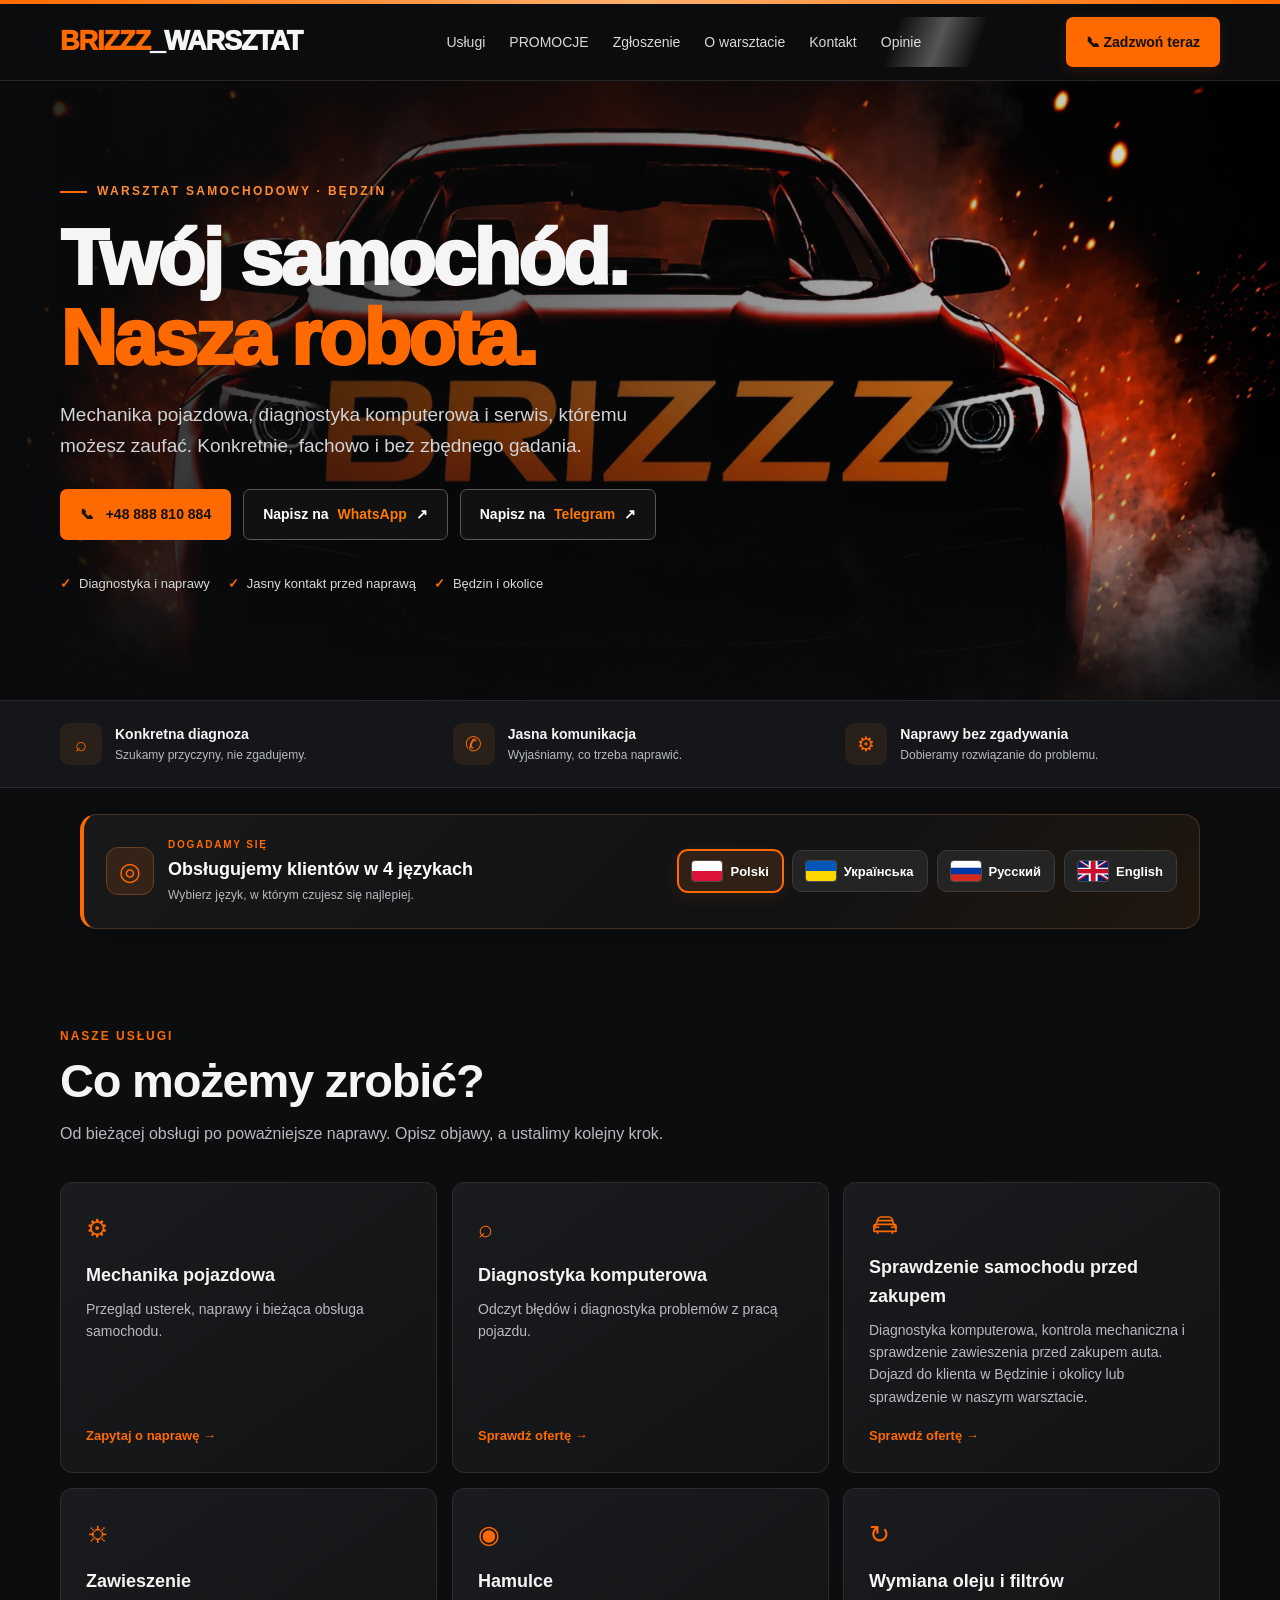
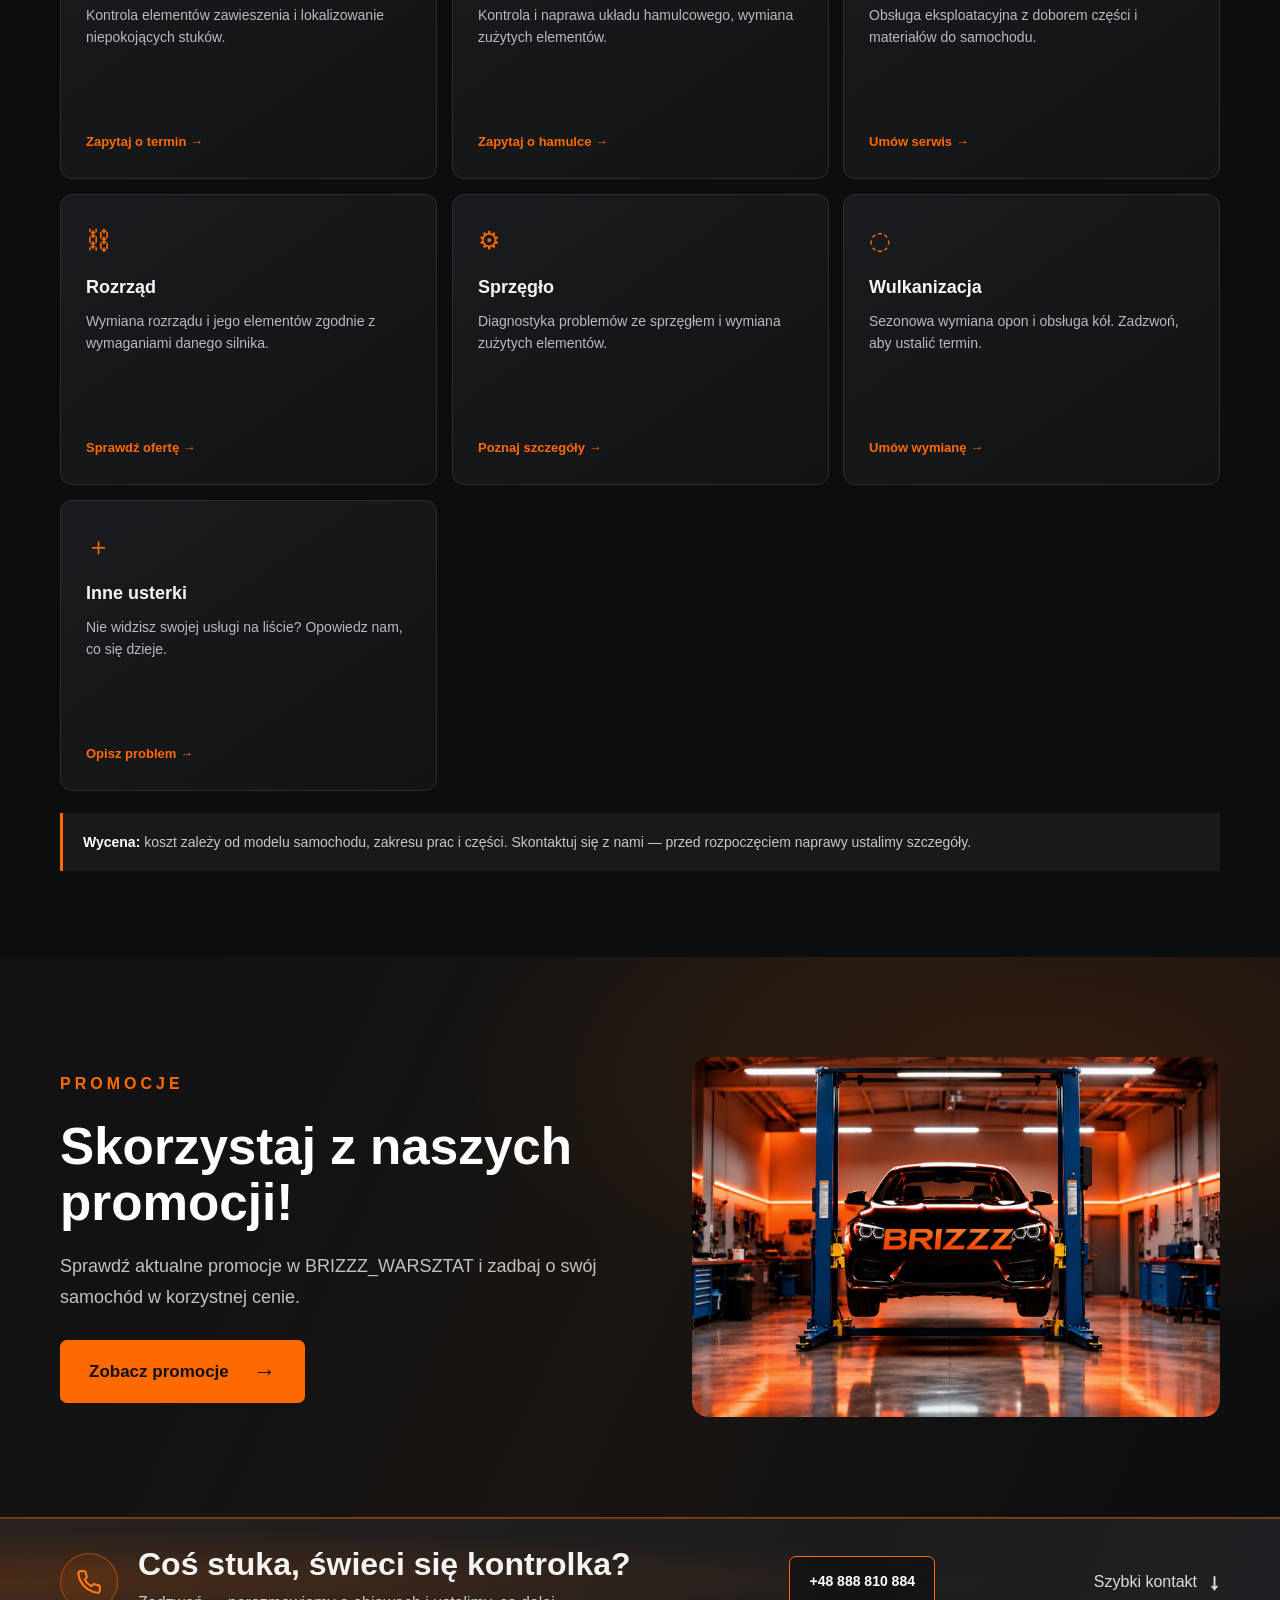
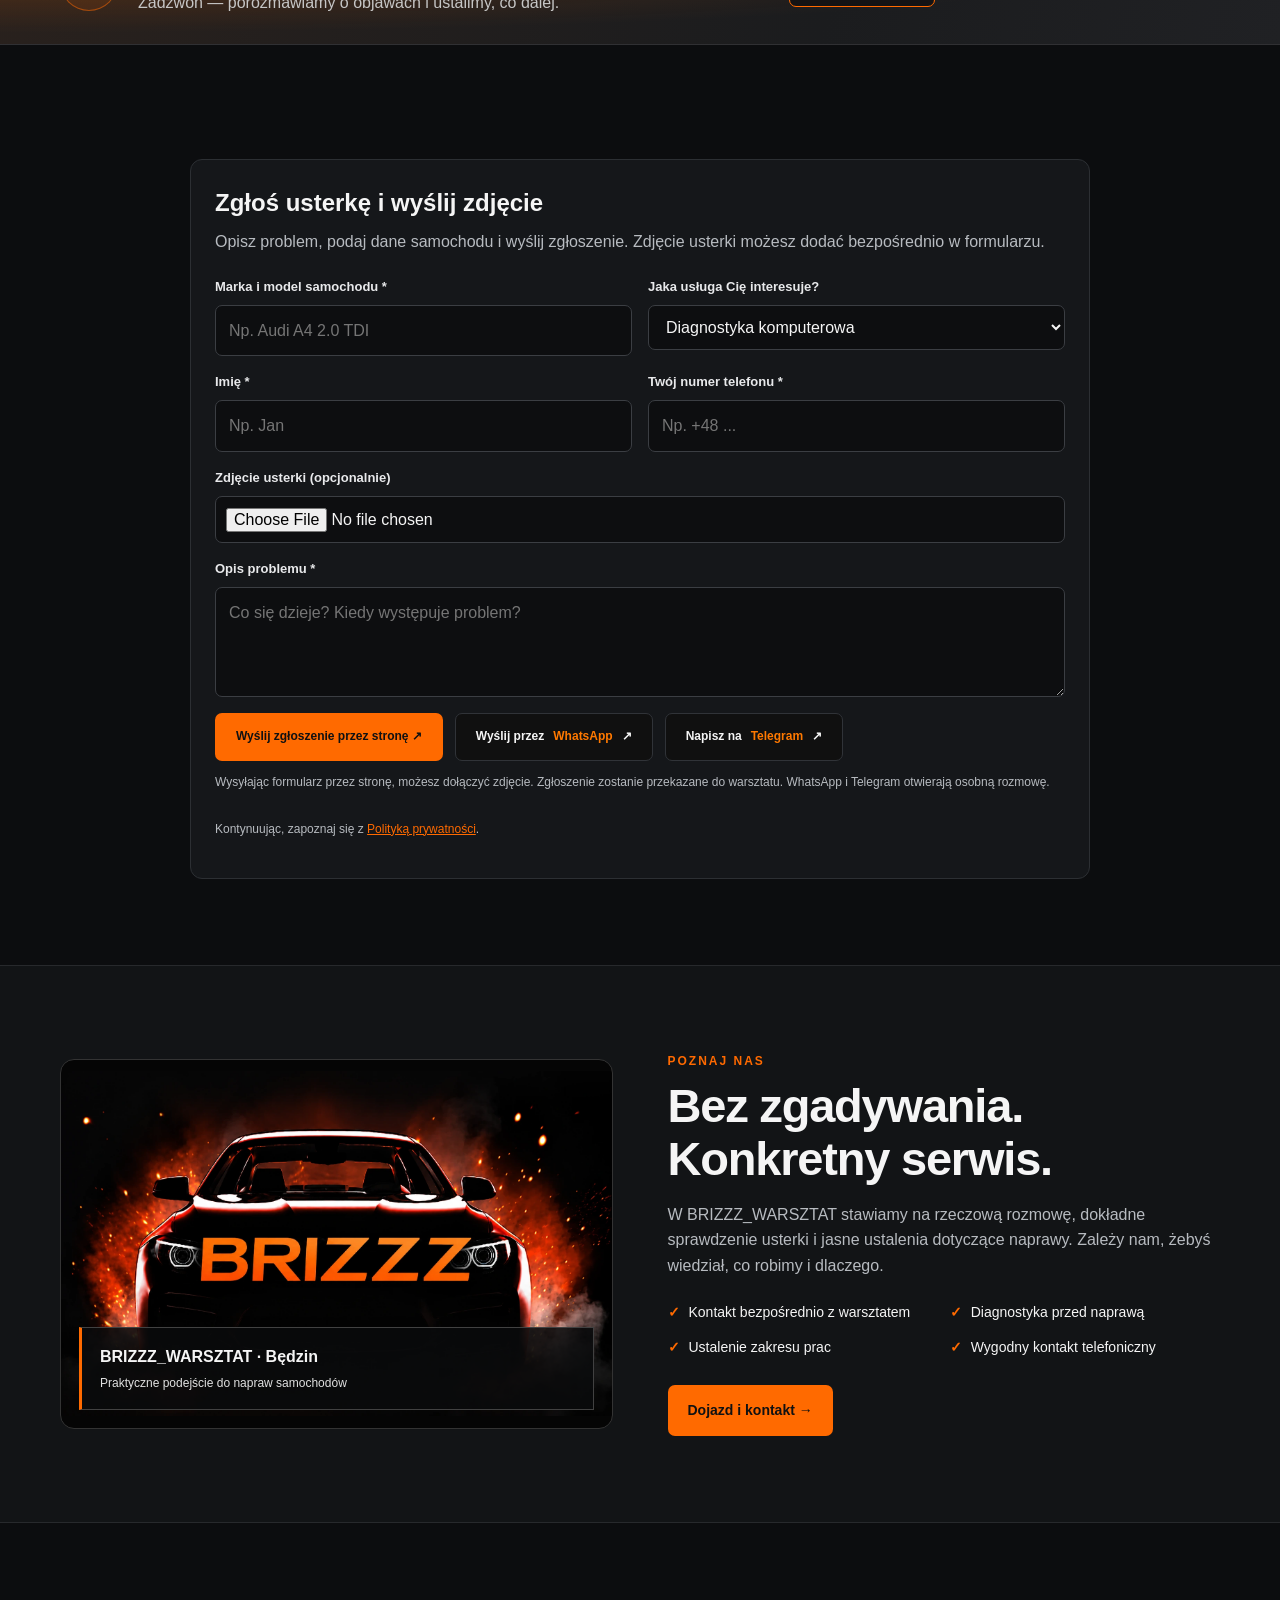
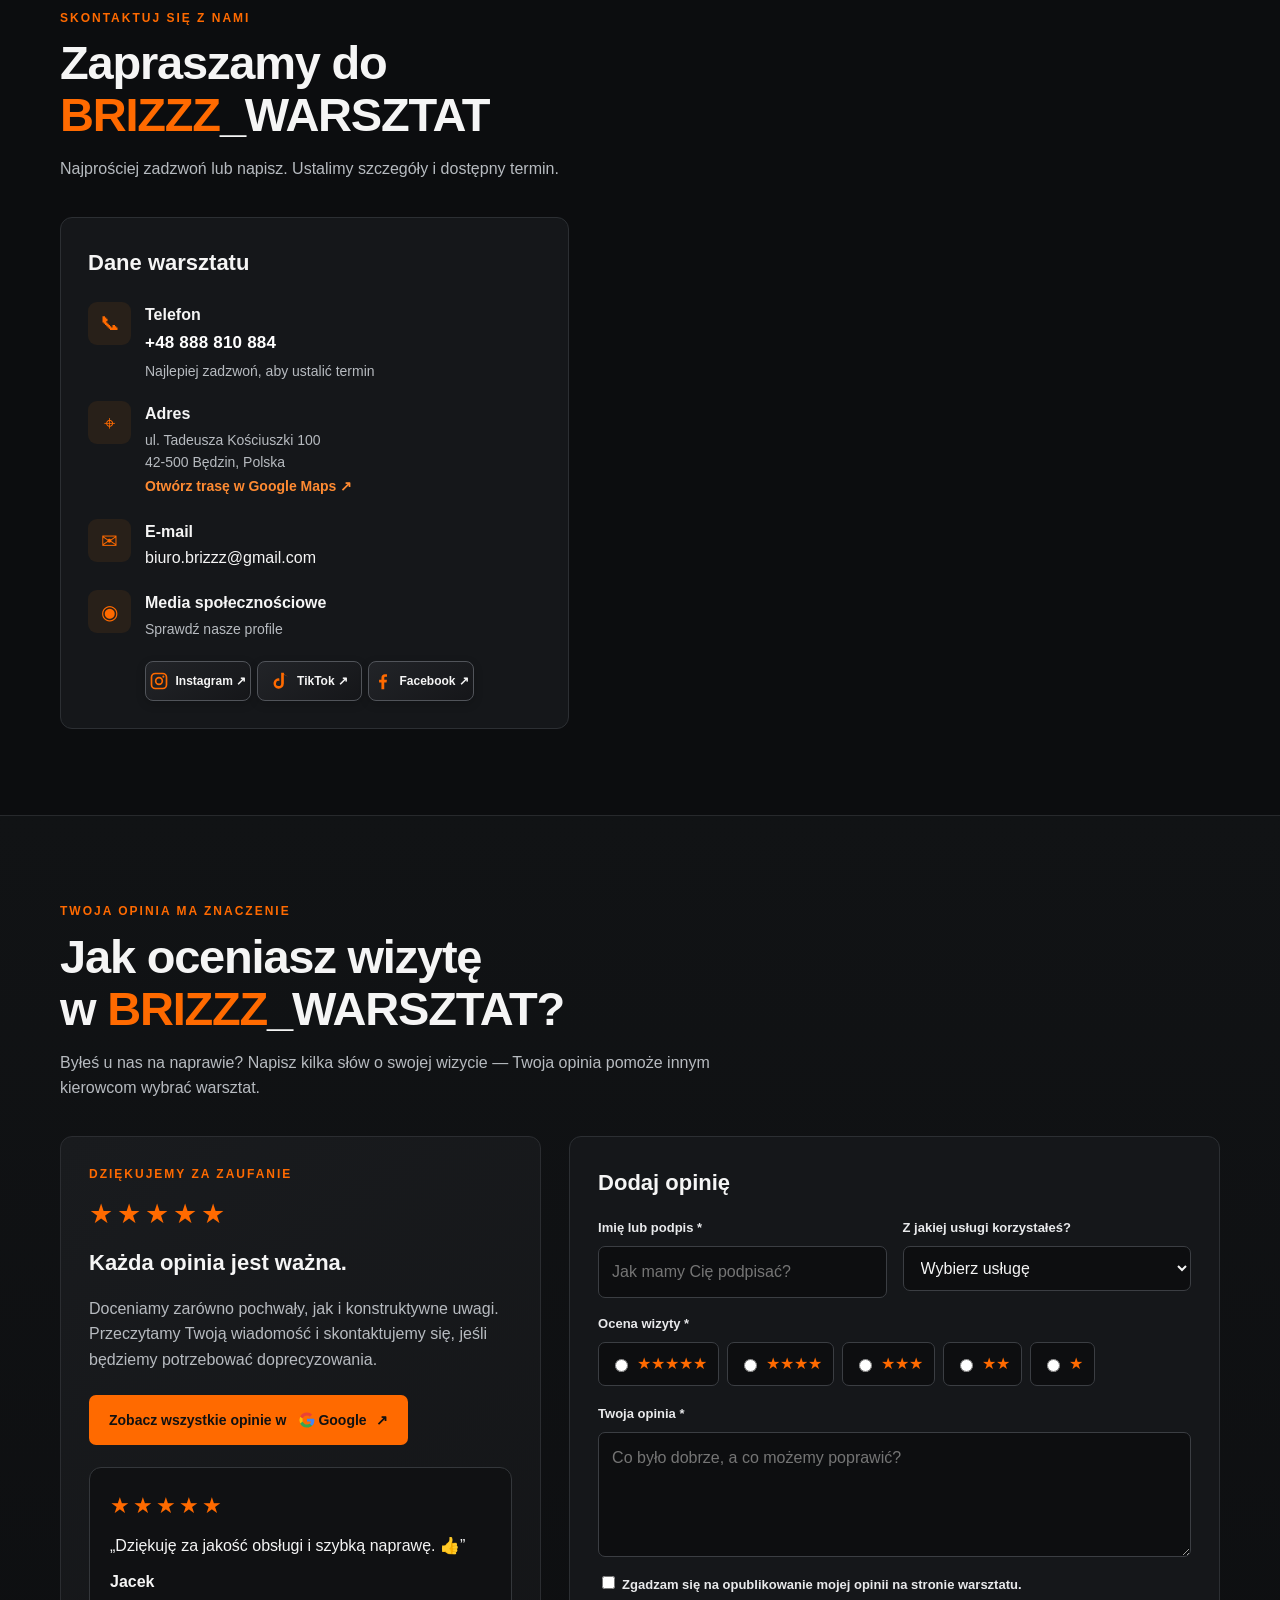
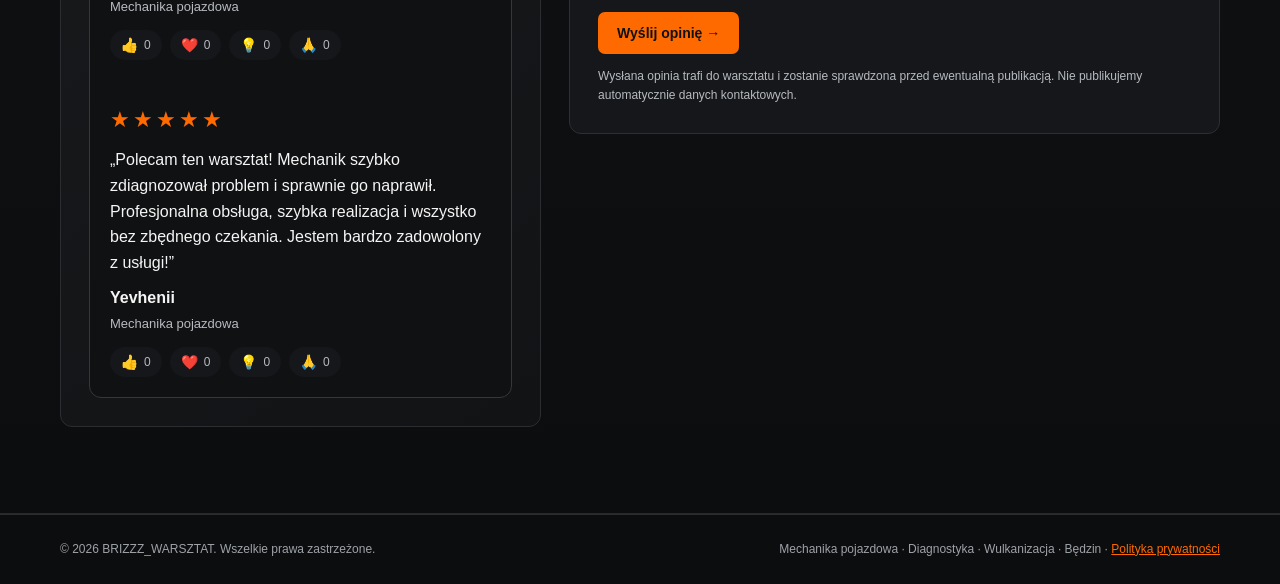
==== commit d91de53c: "add" ====
--- a/index.html
+++ b/index.html
@@ -186,41 +186,37 @@
 <section class="section" id="kontakt"><div class="wrap"><div class="section-head"><div class="kicker">Skontaktuj się z nami</div><h2>Zapraszamy do <span style="color:var(--orange)">BRIZZZ</span>_WARSZTAT</h2><p>Najprościej zadzwoń lub napisz. Ustalimy szczegóły i dostępny termin.</p></div><div class="contact-grid"><div class="contact-card"><h3 style="margin:0;font-size:22px">Dane warsztatu</h3><div class="contact-list"><div class="contact-row"><div class="strip-icon">📞︎</div><div class="phone-details"><strong>Telefon</strong><a href="tel:+48888810884">+48 888 810 884</a><small>Najlepiej zadzwoń, aby ustalić termin</small></div></div><div class="contact-row"><div class="strip-icon">⌖</div><div><strong>Adres</strong><p>ul. Tadeusza Kościuszki 100<br>42-500 Będzin, Polska</p><small><a href="https://www.google.com/maps/search/?api=1&query=ul.+Tadeusza+Ko%C5%9Bciuszki+100%2C+42-500+B%C4%99dzin" target="_blank" rel="noopener" style="color:var(--orange2);font-weight:800">Otwórz trasę w Google Maps ↗</a></small></div></div><div class="contact-row"><div class="strip-icon">✉</div><div><strong>E-mail</strong><a href="mailto:biuro.brizzz@gmail.com">biuro.brizzz@gmail.com</a></div></div><div class="contact-row"><div class="strip-icon">◉</div><div><strong>Media społecznościowe</strong><small>Sprawdź nasze profile</small><div class="socials"><a href="https://www.instagram.com/brizzz_warsztat/" target="_blank" rel="noopener" aria-label="Instagram BRIZZZ_WARSZTAT"><span class="social-icon" aria-hidden="true"><svg viewBox="0 0 24 24"><path d="M7.5 2h9A5.5 5.5 0 0 1 22 7.5v9a5.5 5.5 0 0 1-5.5 5.5h-9A5.5 5.5 0 0 1 2 16.5v-9A5.5 5.5 0 0 1 7.5 2zm0 2A3.5 3.5 0 0 0 4 7.5v9A3.5 3.5 0 0 0 7.5 20h9a3.5 3.5 0 0 0 3.5-3.5v-9A3.5 3.5 0 0 0 16.5 4h-9zM12 7a5 5 0 1 1 0 10 5 5 0 0 1 0-10zm0 2a3 3 0 1 0 0 6 3 3 0 0 0 0-6zm5.25-3.5a1.25 1.25 0 1 1 0 2.5 1.25 1.25 0 0 1 0-2.5z"/></svg></span><span>Instagram ↗</span></a><a href="https://www.tiktok.com/@brizzz_warsztat" target="_blank" rel="noopener" aria-label="TikTok BRIZZZ_WARSZTAT"><span class="social-icon" aria-hidden="true"><svg viewBox="0 0 24 24"><path d="M19.6 6.3a6.8 6.8 0 0 1-4.2-2.1V15a6.2 6.2 0 1 1-5.4-6.15v3.2a3.1 3.1 0 1 0 2.2 2.97V2h3.1c.2 2.1 1.8 3.8 4.3 4.1v3.1z"/></svg></span><span>TikTok ↗</span></a><a href="https://www.facebook.com/share/14qPF1NXpFN/?mibextid=wwXIfr" target="_blank" rel="noopener" aria-label="Facebook BRIZZZ_WARSZTAT"><span class="social-icon" aria-hidden="true"><svg viewBox="0 0 24 24"><path d="M13.5 22v-8.2h2.8l.42-3.2H13.5V8.55c0-.93.26-1.56 1.6-1.56h1.7V4.13c-.3-.04-1.32-.13-2.5-.13-2.48 0-4.18 1.51-4.18 4.29v2.31H7.3v3.2h2.82V22z"/></svg></span><span>Facebook ↗</span></a></div></div></div></div></div><iframe class="map" title="Mapa dojazdu do BRIZZZ_WARSZTAT w Będzinie" loading="lazy" referrerpolicy="no-referrer-when-downgrade" src="https://maps.google.com/maps?q=ul.%20Tadeusza%20Ko%C5%9Bciuszki%20100%2C%2042-500%20B%C4%99dzin&t=&z=14&ie=UTF8&iwloc=&output=embed"></iframe></div>
 </div></section>
 
-<section class="section review-section" id="opinie"><div class="wrap"><div class="section-head"><div class="kicker">Twoja opinia ma znaczenie</div><h2>Jak oceniasz wizytę<br>w <span style="color:var(--orange)">BRIZZZ</span>_WARSZTAT?</h2><p>Byłeś u nas na naprawie? Napisz kilka słów o swojej wizycie — Twoja opinia pomoże innym kierowcom wybrać warsztat.</p></div><div class="review-layout"><div class="review-intro"><div class="kicker">Dziękujemy za zaufanie</div><div class="review-stars" aria-label="Ocena od 1 do 5 gwiazdek">★★★★★</div><h3 style="margin:0 0 8px;font-size:22px">Każda opinia jest ważna.</h3><p>Doceniamy zarówno pochwały, jak i konstruktywne uwagi. Przeczytamy Twoją wiadomość i skontaktujemy się, jeśli będziemy potrzebować doprecyzowania.</p><div style="margin-top:22px"><a class="btn btn-primary" href="https://maps.app.goo.gl/NMXxKP9cmwGKDrEQ9" target="_blank" rel="noopener noreferrer">Zobacz wszystkie opinie w
-<svg xmlns="http://www.w3.org/2000/svg" viewBox="0 0 48 48" width="18" height="18" style="vertical-align:middle; margin:0 3px;" aria-label="Google">
-  <path fill="#4285F4" d="M43.6 24.5c0-1.4-.1-2.8-.4-4.1H24v7.8h11a9.4 9.4 0 0 1-4.1 6.2v5.1h6.6c3.9-3.6 6.1-8.8 6.1-15z"/>
-  <path fill="#34A853" d="M24 44c5.5 0 10.1-1.8 13.5-4.8l-6.6-5.1c-1.8 1.2-4.1 2-6.9 2-5.3 0-9.8-3.6-11.4-8.4H5.8v5.3A20 20 0 0 0 24 44z"/>
-  <path fill="#FBBC05" d="M12.6 27.7a12 12 0 0 1 0-7.4V15H5.8a20 20 0 0 0 0 18z"/>
-  <path fill="#EA4335" d="M24 12.1c3 0 5.7 1 7.8 3.1l5.8-5.8C34.1 6.1 29.5 4 24 4A20 20 0 0 0 5.8 15l6.8 5.3c1.6-4.8 6.1-8.2 11.4-8.2z"/>
+<section class="section review-section" id="opinie"><div class="wrap"><div class="section-head"><div class="kicker">Twoja opinia ma znaczenie</div><h2>Jak oceniasz wizytę<br/>w <span style="color:var(--orange)">BRIZZZ</span>_WARSZTAT?</h2><p>Byłeś u nas na naprawie? Napisz kilka słów o swojej wizycie — Twoja opinia pomoże innym kierowcom wybrać warsztat.</p></div><div class="review-layout"><div class="review-intro"><div class="kicker">Dziękujemy za zaufanie</div><div aria-label="Ocena od 1 do 5 gwiazdek" class="review-stars">★★★★★</div><h3 style="margin:0 0 8px;font-size:22px">Każda opinia jest ważna.</h3><p>Doceniamy zarówno pochwały, jak i konstruktywne uwagi. Przeczytamy Twoją wiadomość i skontaktujemy się, jeśli będziemy potrzebować doprecyzowania.</p><div style="margin-top:22px"><a class="btn btn-primary" href="https://maps.app.goo.gl/NMXxKP9cmwGKDrEQ9" rel="noopener noreferrer" target="_blank">Zobacz wszystkie opinie w
+<svg aria-label="Google" height="18" style="vertical-align:middle; margin:0 3px;" viewbox="0 0 48 48" width="18" xmlns="http://www.w3.org/2000/svg">
+<path d="M43.6 24.5c0-1.4-.1-2.8-.4-4.1H24v7.8h11a9.4 9.4 0 0 1-4.1 6.2v5.1h6.6c3.9-3.6 6.1-8.8 6.1-15z" fill="#4285F4"></path>
+<path d="M24 44c5.5 0 10.1-1.8 13.5-4.8l-6.6-5.1c-1.8 1.2-4.1 2-6.9 2-5.3 0-9.8-3.6-11.4-8.4H5.8v5.3A20 20 0 0 0 24 44z" fill="#34A853"></path>
+<path d="M12.6 27.7a12 12 0 0 1 0-7.4V15H5.8a20 20 0 0 0 0 18z" fill="#FBBC05"></path>
+<path d="M24 12.1c3 0 5.7 1 7.8 3.1l5.8-5.8C34.1 6.1 29.5 4 24 4A20 20 0 0 0 5.8 15l6.8 5.3c1.6-4.8 6.1-8.2 11.4-8.2z" fill="#EA4335"></path>
 </svg><span style="margin-left:-10px">Google</span>↗</a></div><div class="published-review" style="margin-top:22px;padding:20px;border:1px solid #34373b;border-radius:12px;background:#101113">
 <div aria-label="Ocena 5 na 5" style="color:var(--orange);font-size:22px;letter-spacing:3px">★★★★★</div>
 <p style="margin:10px 0;color:var(--text)">„Dziękuję za jakość obsługi i szybką naprawę. 👍”</p>
 <div style="font-weight:700">Jacek</div>
 <div style="font-size:13px;color:var(--muted);margin-top:3px">Mechanika pojazdowa</div>
-
 <div class="review-reactions" data-review-id="jacek-review">
-  <button type="button" class="reaction-btn" data-reaction="like" aria-label="Нравится">👍 <span>0</span></button>
-  <button type="button" class="reaction-btn" data-reaction="heart" aria-label="Сердце">❤️ <span>0</span></button>
-  <button type="button" class="reaction-btn" data-reaction="useful" aria-label="Полезно">💡 <span>0</span></button>
-  <button type="button" class="reaction-btn" data-reaction="thanks" aria-label="Спасибо">🙏 <span>0</span></button>
-</div>
-
+<button aria-label="Нравится" class="reaction-btn" data-reaction="like" type="button">👍 <span>0</span></button>
+<button aria-label="Сердце" class="reaction-btn" data-reaction="heart" type="button">❤️ <span>0</span></button>
+<button aria-label="Полезно" class="reaction-btn" data-reaction="useful" type="button">💡 <span>0</span></button>
+<button aria-label="Спасибо" class="reaction-btn" data-reaction="thanks" type="button">🙏 <span>0</span></button>
+</div>
 <div style="margin-top:22px;padding-top:20px;border-top:1px solid var(--border)">
- <div aria-label="Ocena 5 na 5" style="color:var(--orange);font-size:22px;letter-spacing:3px">★★★★★</div>
-  <p style="margin:10px 0;color:var(--text)">„Polecam ten warsztat! Mechanik szybko zdiagnozował problem i sprawnie go naprawił. Profesjonalna obsługa, szybka realizacja i wszystko bez zbędnego czekania. Jestem bardzo zadowolony z usługi!”</p>
-  <div style="font-weight:700">Yevhenii</div>
-  <div style="font-size:13px;color:var(--muted);margin-top:3px">Mechanika pojazdowa</div>
-
+<div aria-label="Ocena 5 na 5" style="color:var(--orange);font-size:22px;letter-spacing:3px">★★★★★</div>
+<p style="margin:10px 0;color:var(--text)">„Polecam ten warsztat! Mechanik szybko zdiagnozował problem i sprawnie go naprawił. Profesjonalna obsługa, szybka realizacja i wszystko bez zbędnego czekania. Jestem bardzo zadowolony z usługi!”</p>
+<div style="font-weight:700">Yevhenii</div>
+<div style="font-size:13px;color:var(--muted);margin-top:3px">Mechanika pojazdowa</div>
 <div class="review-reactions" data-review-id="yevhenii-review">
-  <button type="button" class="reaction-btn" data-reaction="like" aria-label="Нравится">👍 <span>0</span></button>
-  <button type="button" class="reaction-btn" data-reaction="heart" aria-label="Сердце">❤️ <span>0</span></button>
-  <button type="button" class="reaction-btn" data-reaction="useful" aria-label="Полезно">💡 <span>0</span></button>
-  <button type="button" class="reaction-btn" data-reaction="thanks" aria-label="Спасибо">🙏 <span>0</span></button>
-</div>
-
-</div>
-</div>
-</div><form id="review-form" class="review-form" name="opinie-klientow" method="POST" action="/review-sent.html" data-netlify="true" netlify-honeypot="bot-field"><input type="hidden" name="form-name" value="opinie-klientow"><p hidden><label>Nie wypełniaj tego pola: <input name="bot-field"></label></p><h3>Dodaj opinię</h3><div class="form-grid"><div class="form-field"><label for="review-name">Imię lub podpis *</label><input id="review-name" name="imie" autocomplete="name" required maxlength="80" placeholder="Jak mamy Cię podpisać?"></div><div class="form-field"><label for="review-service">Z jakiej usługi korzystałeś?</label><select id="review-service" name="usluga"><option value="">Wybierz usługę</option><option>Mechanika pojazdowa</option><option>Diagnostyka komputerowa</option><option>Sprawdzenie samochodu przed zakupem</option><option>Zawieszenie lub hamulce</option><option>Wymiana oleju i filtrów</option><option>Rozrząd</option><option>Sprzęgło</option><option>Wulkanizacja / wymiana opon</option><option>Inna usługa</option></select></div></div><div class="rating-label">Ocena wizyty *</div><div class="rating-options" role="radiogroup" aria-label="Ocena wizyty"><label><input type="radio" name="ocena" value="5/5" required> ★★★★★</label><label><input type="radio" name="ocena" value="4/5"> ★★★★</label><label><input type="radio" name="ocena" value="3/5"> ★★★</label><label><input type="radio" name="ocena" value="2/5"> ★★</label><label><input type="radio" name="ocena" value="1/5"> ★</label></div><div class="form-field"><label for="review-message">Twoja opinia *</label><textarea id="review-message" name="opinia" required minlength="10" maxlength="2000" placeholder="Co było dobrze, a co możemy poprawić?"></textarea></div><div class="form-field"><label><input type="checkbox" name="zgoda-na-publikacje" value="tak" required style="width:auto;accent-color:var(--orange);margin-right:7px">Zgadzam się na opublikowanie mojej opinii na stronie warsztatu.</label></div><button class="btn btn-primary" type="submit">Wyślij opinię →</button><p class="review-note">Wysłana opinia trafi do warsztatu i zostanie sprawdzona przed ewentualną publikacją. Nie publikujemy automatycznie danych kontaktowych.</p></form></div></div></section>
+<button aria-label="Нравится" class="reaction-btn" data-reaction="like" type="button">👍 <span>0</span></button>
+<button aria-label="Сердце" class="reaction-btn" data-reaction="heart" type="button">❤️ <span>0</span></button>
+<button aria-label="Полезно" class="reaction-btn" data-reaction="useful" type="button">💡 <span>0</span></button>
+<button aria-label="Спасибо" class="reaction-btn" data-reaction="thanks" type="button">🙏 <span>0</span></button>
+</div>
+
+</div>
+</div><div aria-live="polite" id="dynamic-approved-reviews"></div></div><form action="/review-sent.html" class="review-form" data-netlify="true" id="review-form" method="POST" name="opinie-klientow" netlify-honeypot="bot-field"><input name="form-name" type="hidden" value="opinie-klientow"/><p hidden=""><label>Nie wypełniaj tego pola: <input name="bot-field"/></label></p><h3>Dodaj opinię</h3><div class="form-grid"><div class="form-field"><label for="review-name">Imię lub podpis *</label><input autocomplete="name" id="review-name" maxlength="80" name="imie" placeholder="Jak mamy Cię podpisać?" required=""/></div><div class="form-field"><label for="review-service">Z jakiej usługi korzystałeś?</label><select id="review-service" name="usluga"><option value="">Wybierz usługę</option><option>Mechanika pojazdowa</option><option>Diagnostyka komputerowa</option><option>Sprawdzenie samochodu przed zakupem</option><option>Zawieszenie lub hamulce</option><option>Wymiana oleju i filtrów</option><option>Rozrząd</option><option>Sprzęgło</option><option>Wulkanizacja / wymiana opon</option><option>Inna usługa</option></select></div></div><div class="rating-label">Ocena wizyty *</div><div aria-label="Ocena wizyty" class="rating-options" role="radiogroup"><label><input name="ocena" required="" type="radio" value="5/5"/> ★★★★★</label><label><input name="ocena" type="radio" value="4/5"/> ★★★★</label><label><input name="ocena" type="radio" value="3/5"/> ★★★</label><label><input name="ocena" type="radio" value="2/5"/> ★★</label><label><input name="ocena" type="radio" value="1/5"/> ★</label></div><div class="form-field"><label for="review-message">Twoja opinia *</label><textarea id="review-message" maxlength="2000" minlength="10" name="opinia" placeholder="Co było dobrze, a co możemy poprawić?" required=""></textarea></div><div class="form-field"><label><input name="zgoda-na-publikacje" required="" style="width:auto;accent-color:var(--orange);margin-right:7px" type="checkbox" value="tak"/>Zgadzam się na opublikowanie mojej opinii na stronie warsztatu.</label></div><button class="btn btn-primary" type="submit">Wyślij opinię →</button><p class="review-note">Wysłana opinia trafi do warsztatu i zostanie sprawdzona przed ewentualną publikacją. Nie publikujemy automatycznie danych kontaktowych.</p></form></div></div></section>
 </main>
 <footer class="footer"><div class="wrap footer-inner"><span>© <span id="year"></span> BRIZZZ_WARSZTAT. Wszelkie prawa zastrzeżone.</span><span>Mechanika pojazdowa · Diagnostyka · Wulkanizacja · Będzin · <a href="privacy-policy.html" style="color:var(--orange);text-decoration:underline">Polityka prywatności</a></span></div></footer>
 
@@ -326,6 +322,8 @@
   window.brizzzApplyHomeLanguage=apply;
 })();
 </script>
+<script src="/review-submit.js"></script>
+<script src="/approved-reviews.js"></script>
 <script src="/home-language.js"></script>
 </body>
 </html>
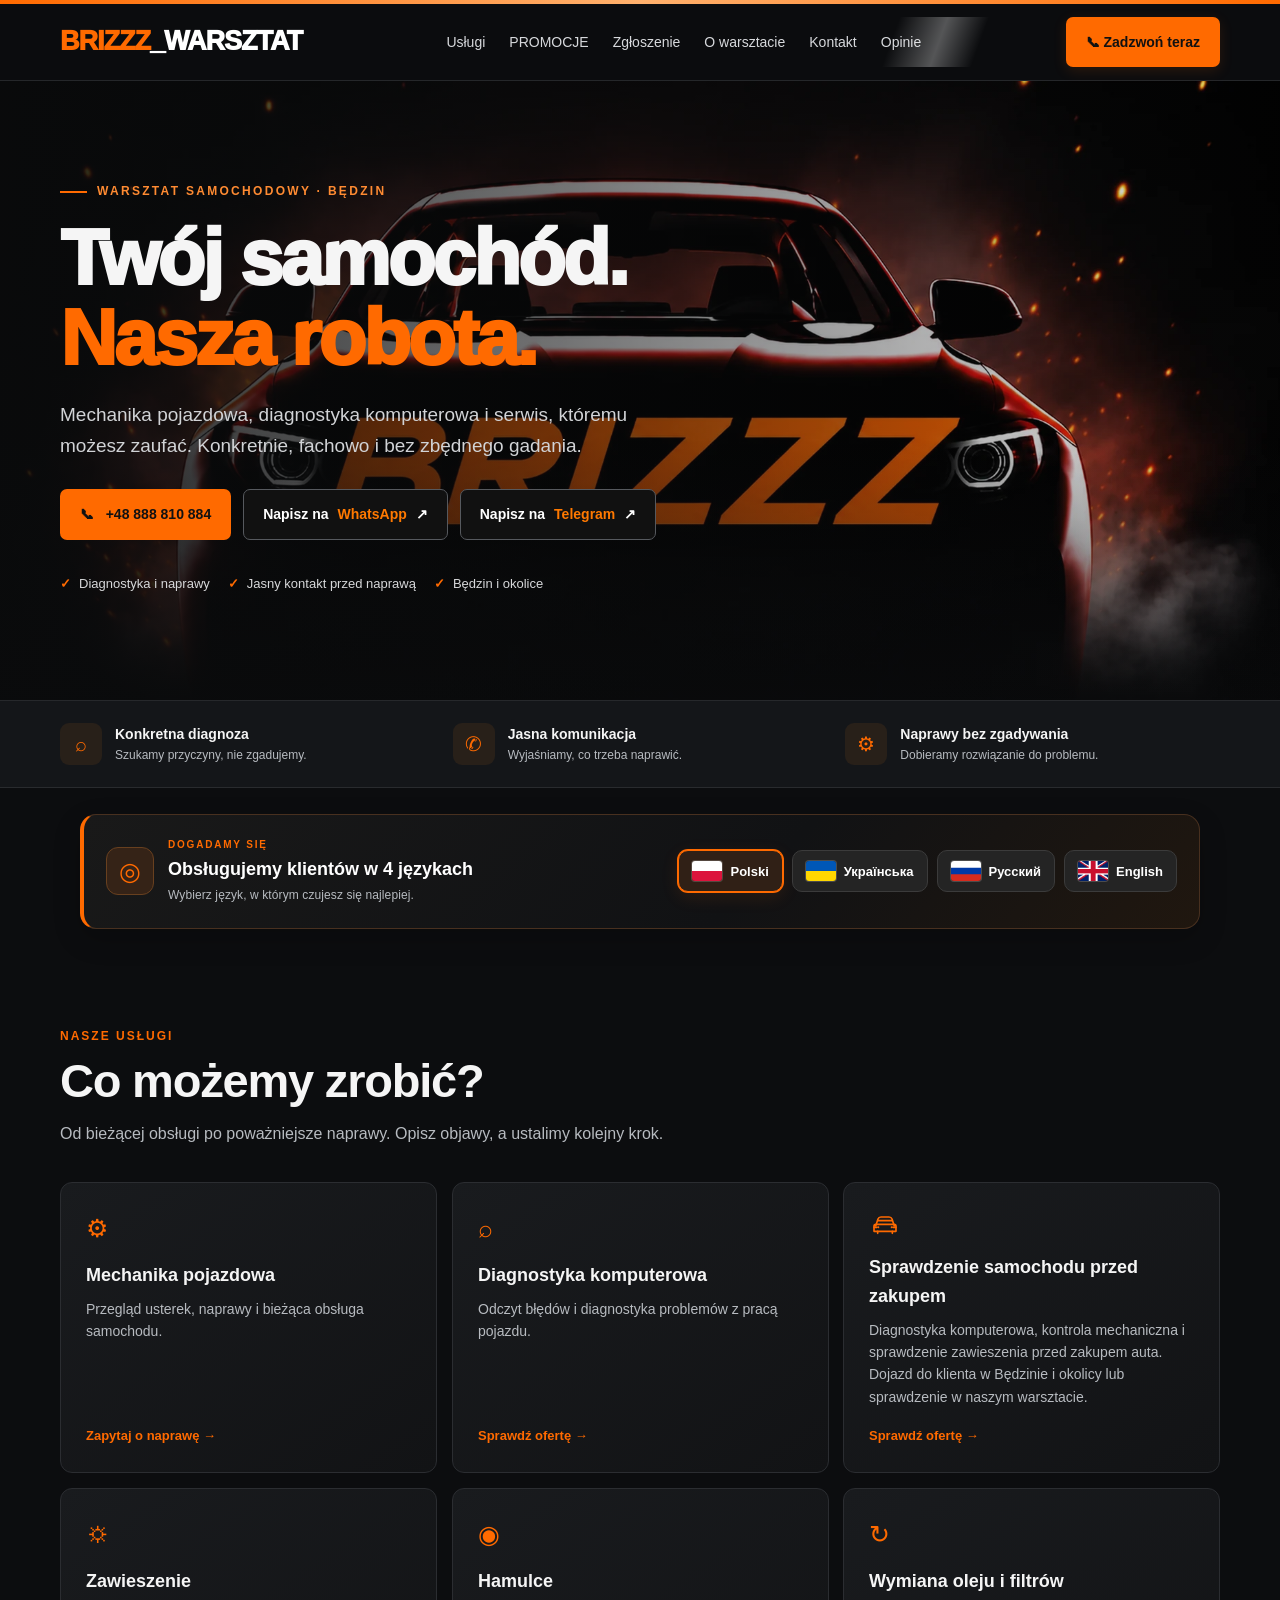
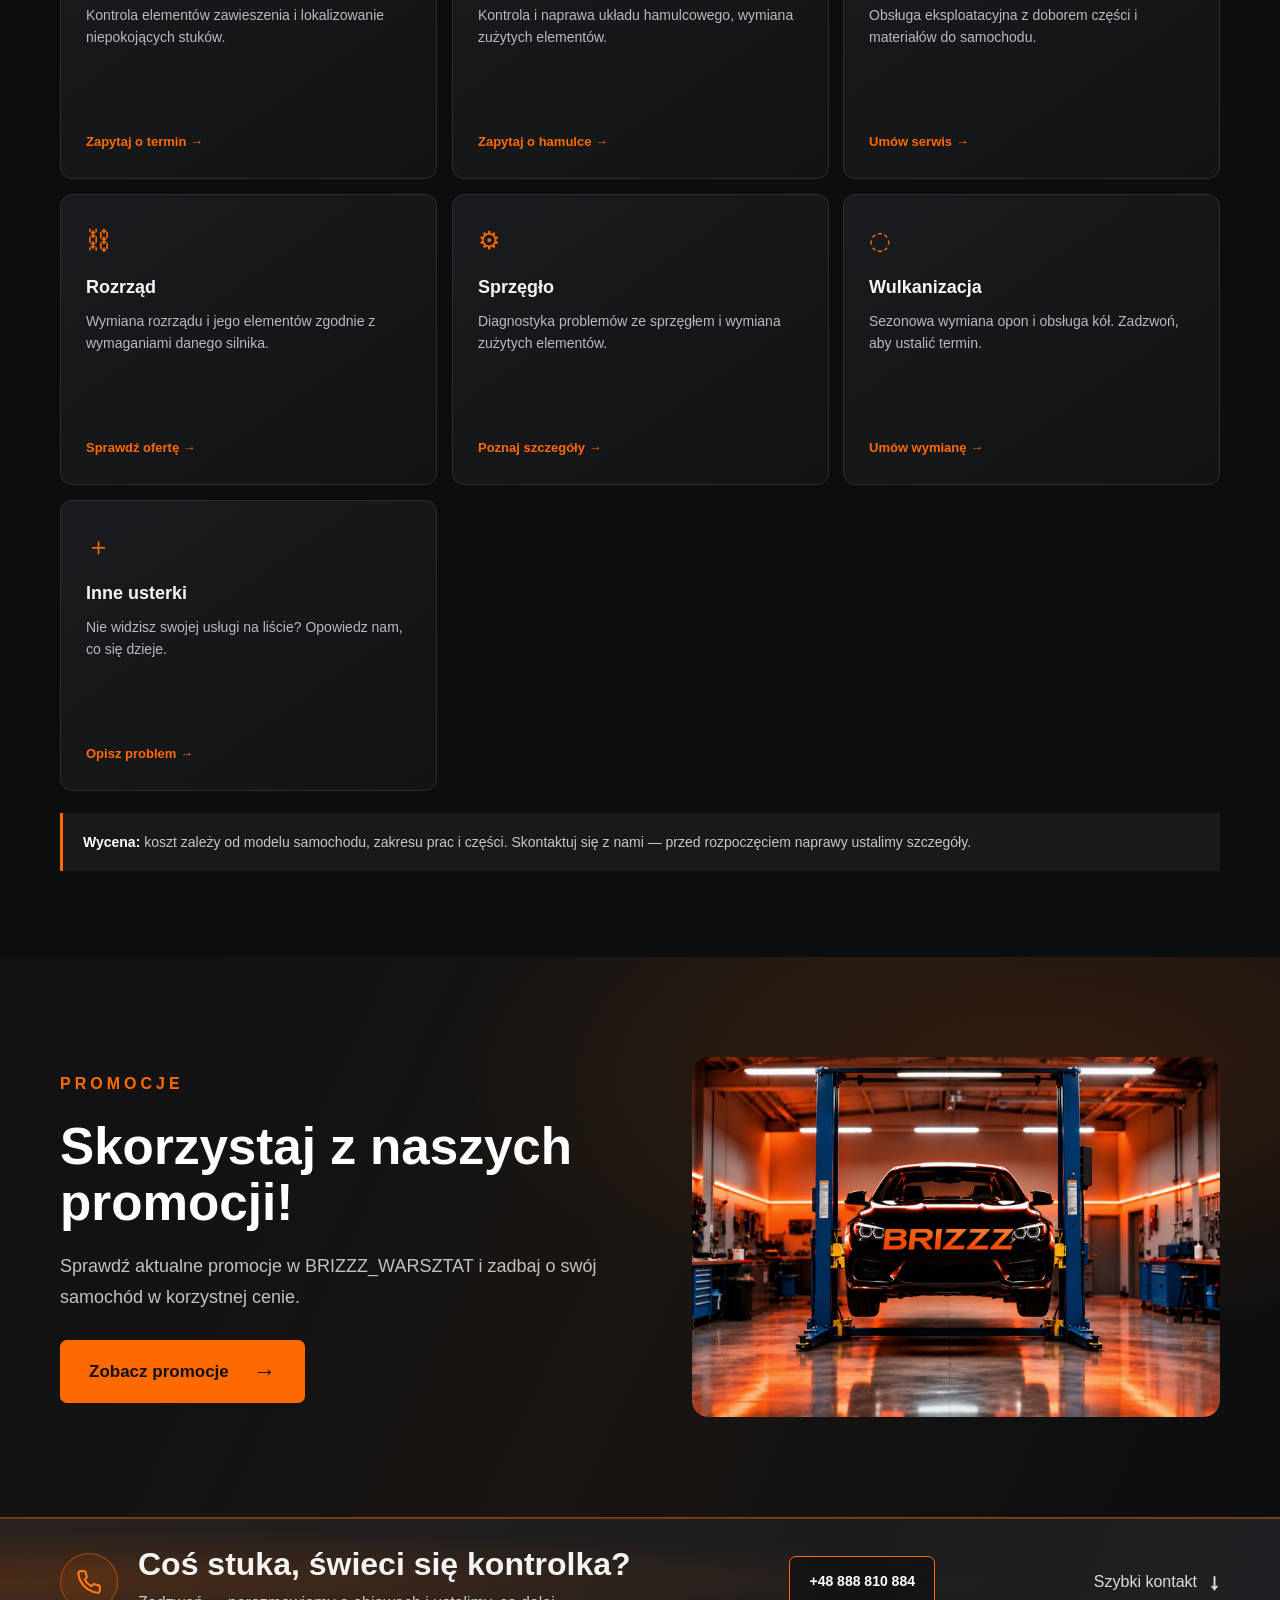
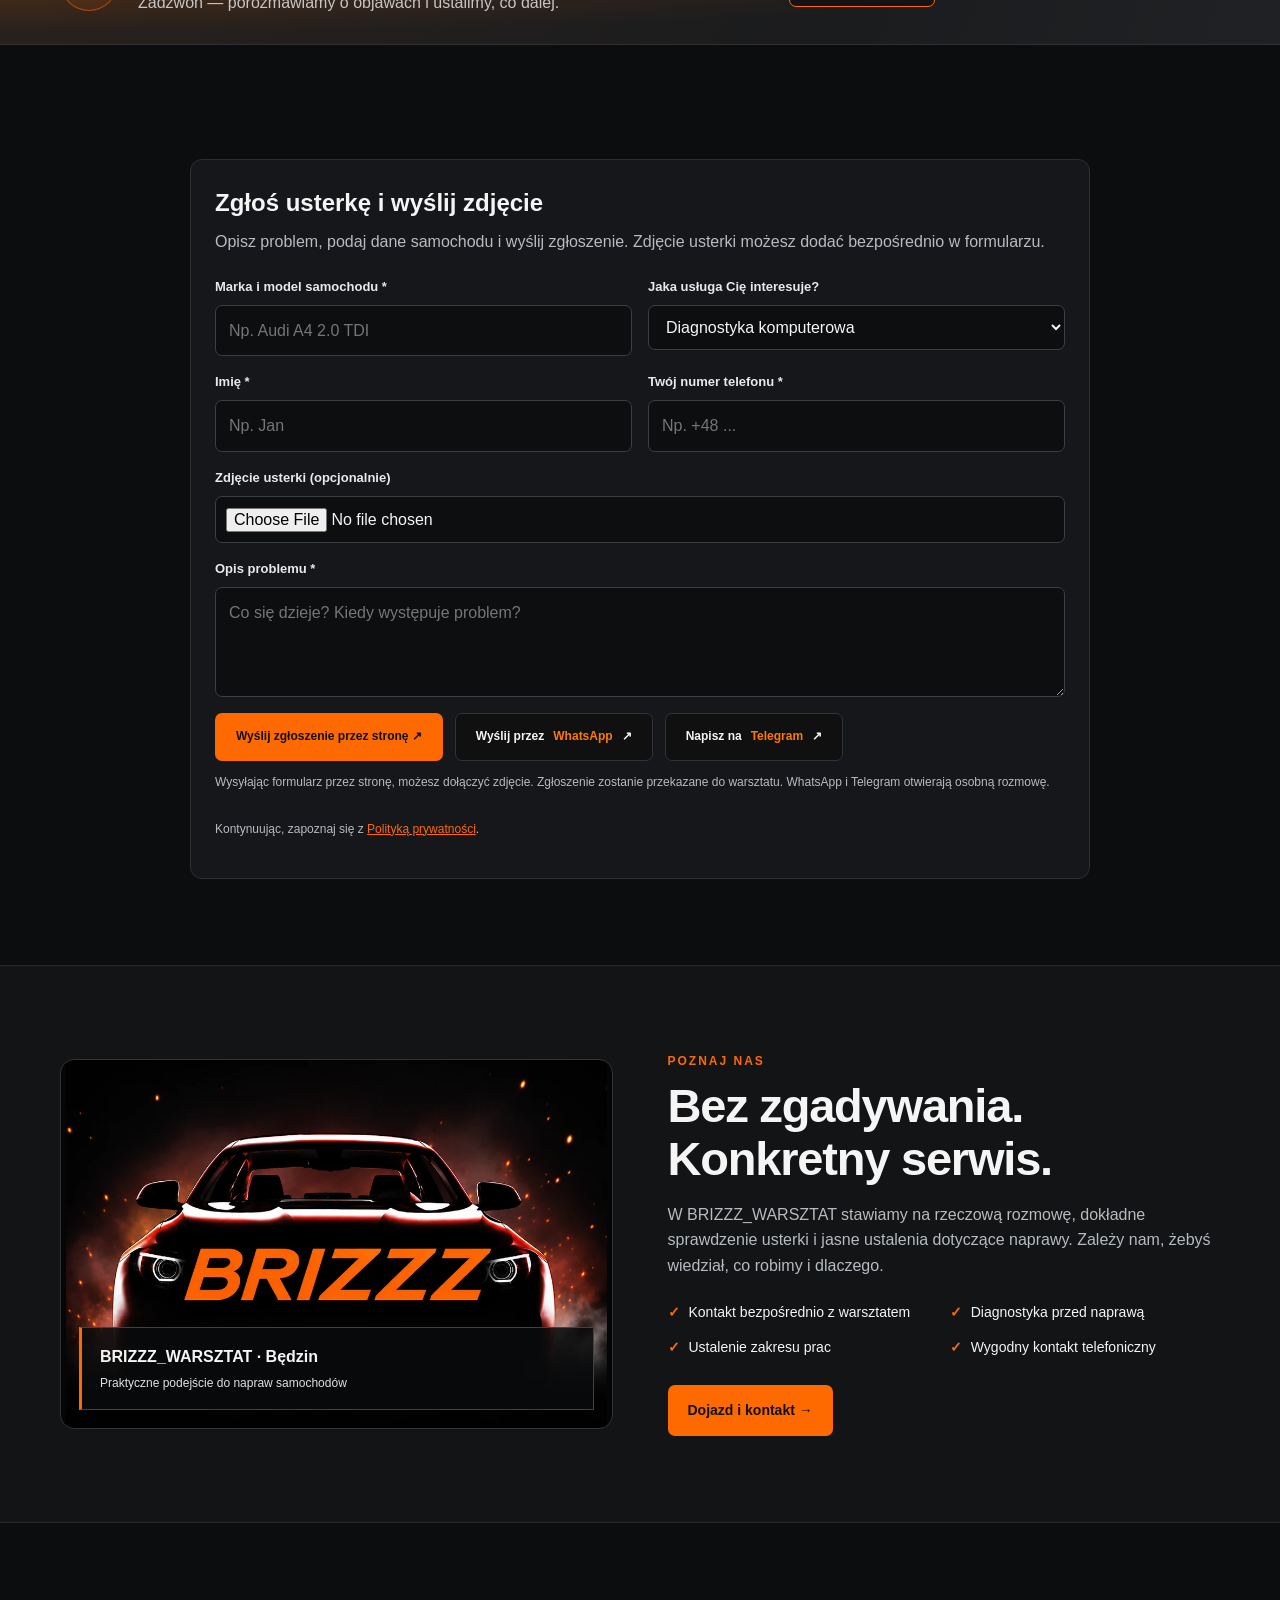
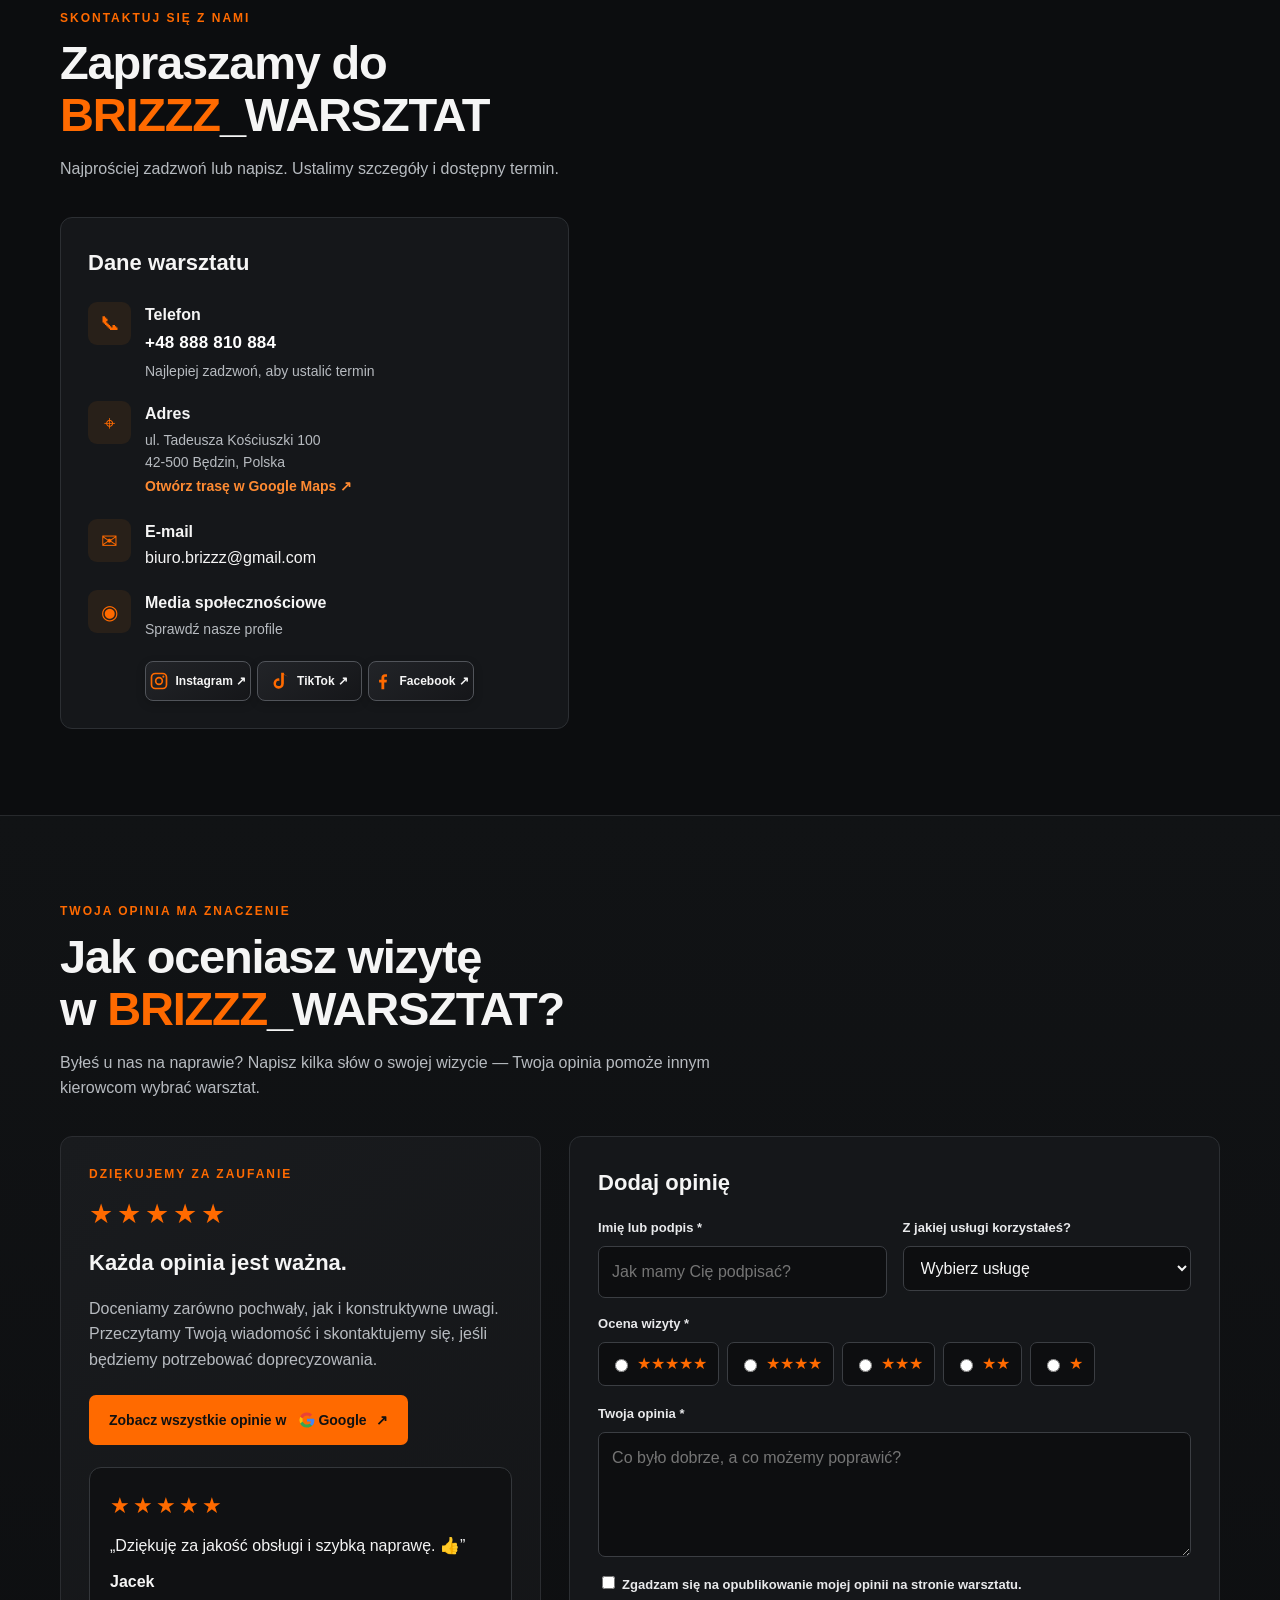
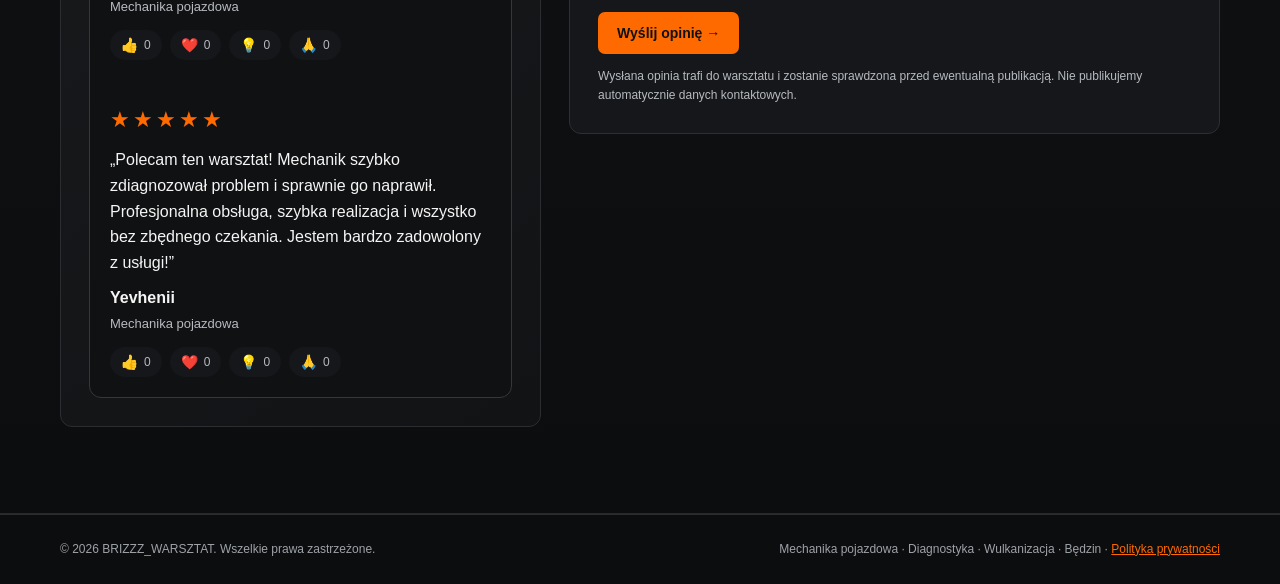
==== commit df60e038: "add" ====
--- a/index.html
+++ b/index.html
@@ -38,7 +38,7 @@
 <div class="topline"></div>
 <header class="header"><div class="wrap nav"><a class="brand" href="#start" aria-label="BRIZZZ WARSZTAT — strona główna"><span>BRIZZZ</span>_WARSZTAT</a><nav class="navlinks" aria-label="Nawigacja"><a href="#uslugi">Usługi</a><a href="#promocje">PROMOCJE</a><a href="#zgloszenie">Zgłoszenie</a><a href="#onas">O warsztacie</a><a href="#kontakt">Kontakt</a><a href="#opinie">Opinie</a></nav><a class="btn btn-primary header-call-button" id="header-call-button" href="tel:+48888810884" aria-expanded="false">📞︎ Zadzwoń teraz<span class="header-call-number" id="header-call-number" role="status" aria-live="polite">+48 888 810 884</span></a></div></header>
 <main>
-<section class="hero" id="start"><div class="wrap"><div class="hero-content"><div class="eyebrow">Warsztat samochodowy · Będzin</div><h1>Twój samochód.<br><em>Nasza robota.</em></h1><p>Mechanika pojazdowa, diagnostyka komputerowa i serwis, któremu możesz zaufać. Konkretnie, fachowo i bez zbędnego gadania.</p><div class="hero-actions"><a class="btn btn-primary" href="tel:+48888810884">📞︎ &nbsp; +48 888 810 884</a><a class="btn btn-outline" href="https://wa.me/48888810884" target="_blank" rel="noopener">Napisz na <span class="brand-chat-word">WhatsApp</span> ↗</a><a class="btn btn-outline btn-telegram" href="https://t.me/brizzz_warsztat" target="_blank" rel="noopener noreferrer">Napisz na <span class="brand-chat-word">Telegram</span> ↗</a></div><div class="hero-points"><span><b class="tick">✓</b> Diagnostyka i naprawy</span><span><b class="tick">✓</b> Jasny kontakt przed naprawą</span><span><b class="tick">✓</b> Będzin i okolice</span></div></div></div></section>
+<section class="hero" id="start"><img class="hero-mobile-image" src="assets/brizzz-hero.webp" alt="BRIZZZ_WARSZTAT — warsztat samochodowy"><div class="wrap"><div class="hero-content"><div class="eyebrow">Warsztat samochodowy · Będzin</div><h1>Twój samochód.<br><em>Nasza robota.</em></h1><p>Mechanika pojazdowa, diagnostyka komputerowa i serwis, któremu możesz zaufać. Konkretnie, fachowo i bez zbędnego gadania.</p><div class="hero-actions"><a class="btn btn-primary" href="tel:+48888810884">📞︎ &nbsp; +48 888 810 884</a><a class="btn btn-outline" href="https://wa.me/48888810884" target="_blank" rel="noopener">Napisz na <span class="brand-chat-word">WhatsApp</span> ↗</a><a class="btn btn-outline btn-telegram" href="https://t.me/brizzz_warsztat" target="_blank" rel="noopener noreferrer">Napisz na <span class="brand-chat-word">Telegram</span> ↗</a></div><div class="hero-points"><span><b class="tick">✓</b> Diagnostyka i naprawy</span><span><b class="tick">✓</b> Jasny kontakt przed naprawą</span><span><b class="tick">✓</b> Będzin i okolice</span></div></div></div></section>
 <div class="strip"><div class="wrap strip-inner"><div class="strip-item"><div class="strip-icon">⌕</div><div><strong>Konkretna diagnoza</strong><small>Szukamy przyczyny, nie zgadujemy.</small></div></div><div class="strip-item"><div class="strip-icon">✆</div><div><strong>Jasna komunikacja</strong><small>Wyjaśniamy, co trzeba naprawić.</small></div></div><div class="strip-item"><div class="strip-icon">⚙</div><div><strong>Naprawy bez zgadywania</strong><small>Dobieramy rozwiązanie do problemu.</small></div></div></div></div>
 <div class="language-note"><div class="wrap"><div class="language-note-inner"><div class="language-note-heading"><span class="language-note-icon">◎</span><div><span class="language-kicker">DOGADAMY SIĘ</span><strong>Obsługujemy klientów w 4 językach</strong><small>Wybierz język, w którym czujesz się najlepiej.</small></div></div><div class="language-list"><button type="button" class="language-chip" data-language="pl" aria-pressed="true"><img class="language-flag" src="assets/flag-pl.png" alt="Flaga Polski"> Polski</button><button type="button" class="language-chip" data-language="uk" aria-pressed="false"><img class="language-flag" src="assets/flag-ua.png" alt="Прапор України"> Українська</button><button type="button" class="language-chip" data-language="ru" aria-pressed="false"><img class="language-flag" src="assets/flag-ru.png" alt="Флаг России"> Русский</button><button type="button" class="language-chip" data-language="en" aria-pressed="false"><img class="language-flag" src="assets/flag-gb.png" alt="Flag of the United Kingdom"> English</button></div></div></div></div>
 
@@ -322,6 +322,17 @@
   window.brizzzApplyHomeLanguage=apply;
 })();
 </script>
+<script>
+/* BRIZZZ scroll reveal — graceful fallback if observer is unavailable */
+(function(){
+  const targets=document.querySelectorAll('.section, .promo-showcase, .cta-band, .service, .contact-card, .review-card');
+  if(!targets.length)return;
+  targets.forEach(el=>el.classList.add('scroll-reveal'));
+  if(!('IntersectionObserver' in window)){targets.forEach(el=>el.classList.add('is-visible'));return;}
+  const io=new IntersectionObserver(entries=>entries.forEach(entry=>{if(entry.isIntersecting){entry.target.classList.add('is-visible');io.unobserve(entry.target);}}),{threshold:.08,rootMargin:'0px 0px -35px 0px'});
+  targets.forEach(el=>io.observe(el));
+})();
+</script>
 <script src="/review-submit.js"></script>
 <script src="/approved-reviews.js"></script>
 <script src="/home-language.js"></script>
--- a/style.css
+++ b/style.css
@@ -129,7 +129,7 @@
   position: absolute;
   inset: 0;
   z-index: -2;
-  background: url("assets/brizzz-about.webp") center 48% / cover no-repeat;
+  background: url("assets/brizzz-hero.webp") center 48% / cover no-repeat;
   opacity: 1;
   filter: none;
 }
@@ -1951,7 +1951,6 @@
   }
 }
 
-
 /* Consistent service cards: equal heights and aligned action links */
 .services {
   grid-auto-rows: 1fr;
@@ -1972,3 +1971,48 @@
   margin-top: auto;
   padding-top: 18px;
 }
+
+/* Mobile Hero background */
+@media (max-width: 540px) {
+  .hero:before {
+    background-size: cover;
+    background-position: center center;
+  }
+}
+
+/* BRIZZZ — mobile hero */
+@media (max-width: 540px) {
+  .hero:before {
+    background-size: cover;
+    background-position: center center;
+    transform: none;
+  }
+}
+
+
+/* BRIZZZ FINAL RESPONSIVE HERO + MOTION */
+.hero-mobile-image { display: none; }
+@media (max-width: 700px) {
+  .hero { display: block; min-height: 0; background: #0c0d0f; }
+  .hero:before, .hero:after { display: none; }
+  .hero-mobile-image { display: block; width: 100%; height: auto; aspect-ratio: 1920 / 900; object-fit: contain; object-position: center; background: #0c0d0f; }
+  .hero > .wrap { width: min(var(--max), calc(100% - 40px)); }
+  .hero-content { max-width: none; padding: 30px 0 42px; }
+  .hero h1 { font-size: clamp(36px, 8.5vw, 52px); letter-spacing: -1.7px; line-height: 1.04; margin: 16px 0 18px; }
+  .hero p { font-size: 16px; line-height: 1.65; margin-bottom: 22px; }
+  .hero-actions { display: grid; grid-template-columns: 1fr; gap: 10px; }
+  .hero-actions .btn { width: 100%; min-height: 58px; }
+  .hero-points { display: grid; gap: 12px; margin-top: 26px; font-size: 14px; }
+}
+@media (min-width: 701px) {
+  .hero-mobile-image { display: none !important; }
+}
+/* Brand wordmark: BRIZZZ orange, underscore + WARSZTAT white */
+.brand { color: #fff; }
+.brand span { color: var(--orange); }
+.service-logo .logo-orange { color: #ff6a00 !important; }
+.service-logo .logo-white { color: #fff !important; }
+/* Scroll entrance animation */
+.scroll-reveal { opacity: 0; transform: translate3d(0, 22px, 0); transition: opacity .65s ease, transform .65s cubic-bezier(.2,.7,.2,1); }
+.scroll-reveal.is-visible { opacity: 1; transform: none; }
+@media (prefers-reduced-motion: reduce) { .scroll-reveal { opacity: 1 !important; transform: none !important; transition: none !important; } }
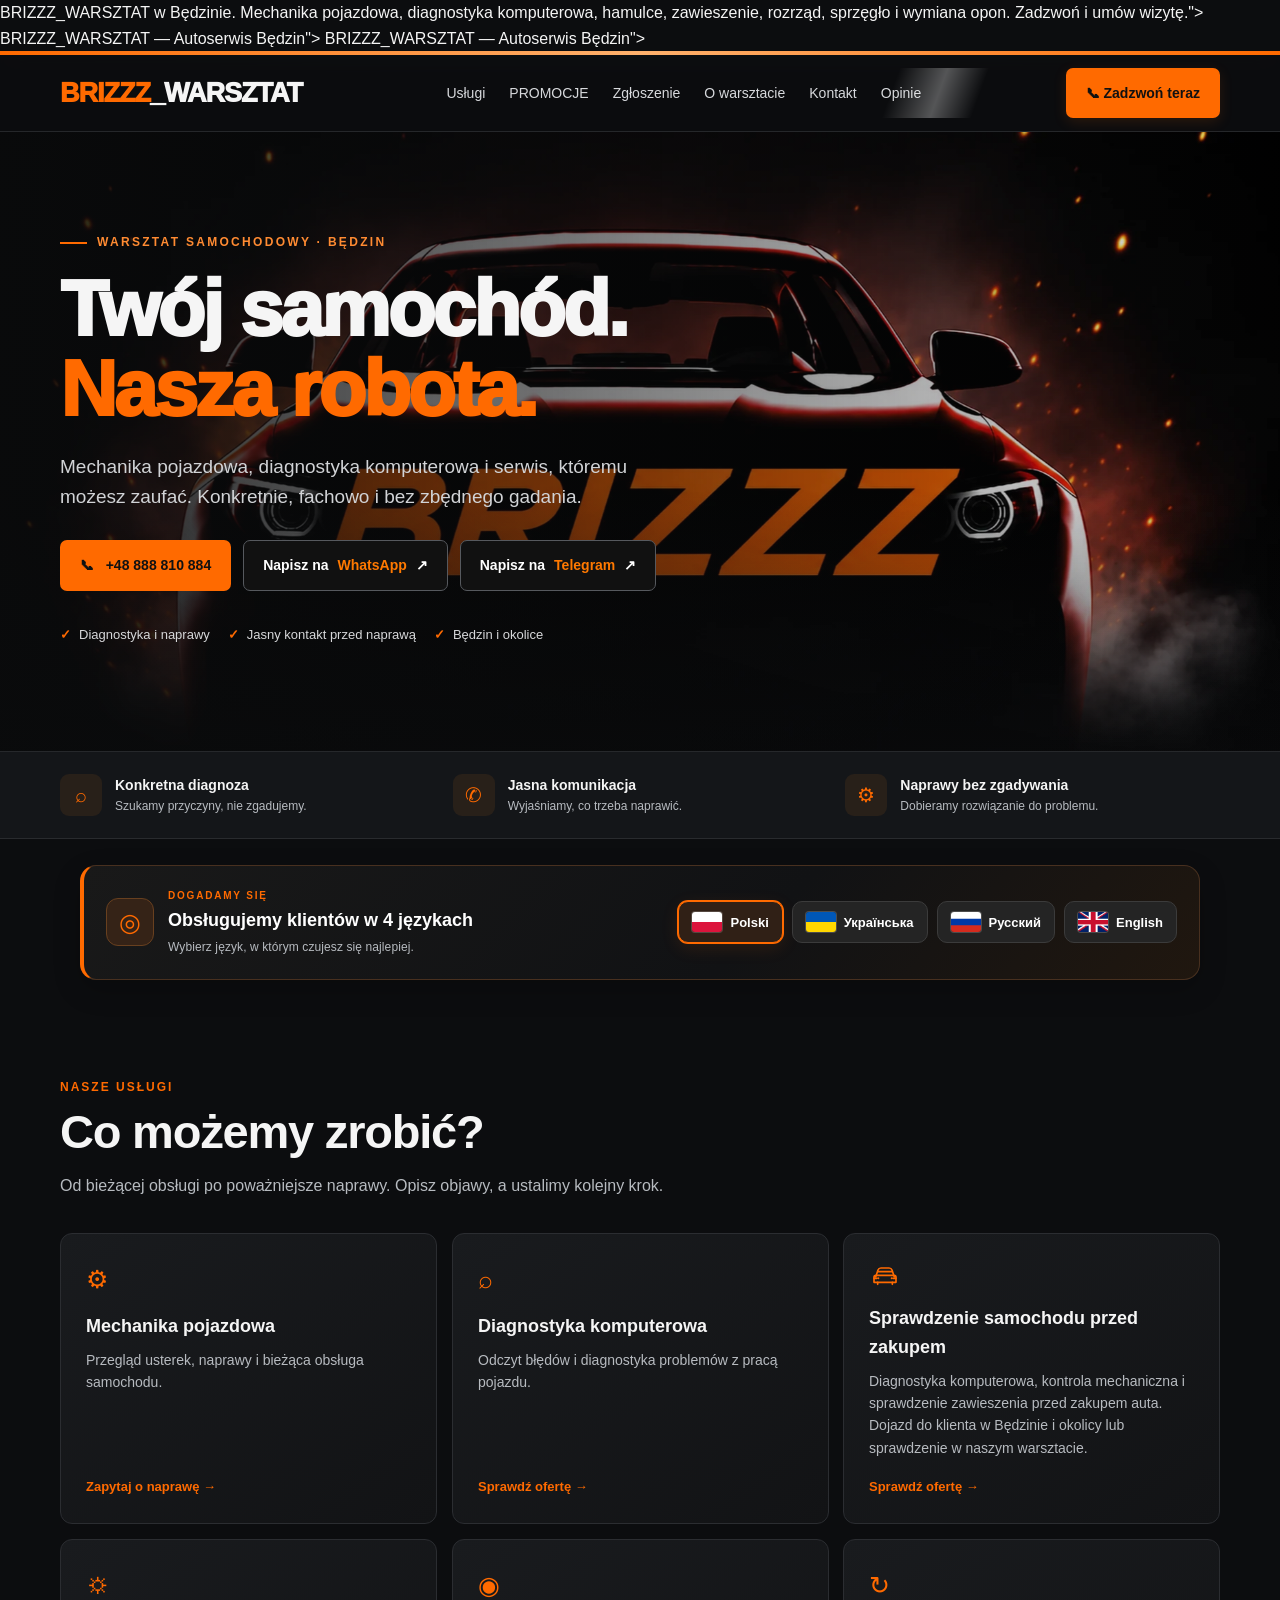
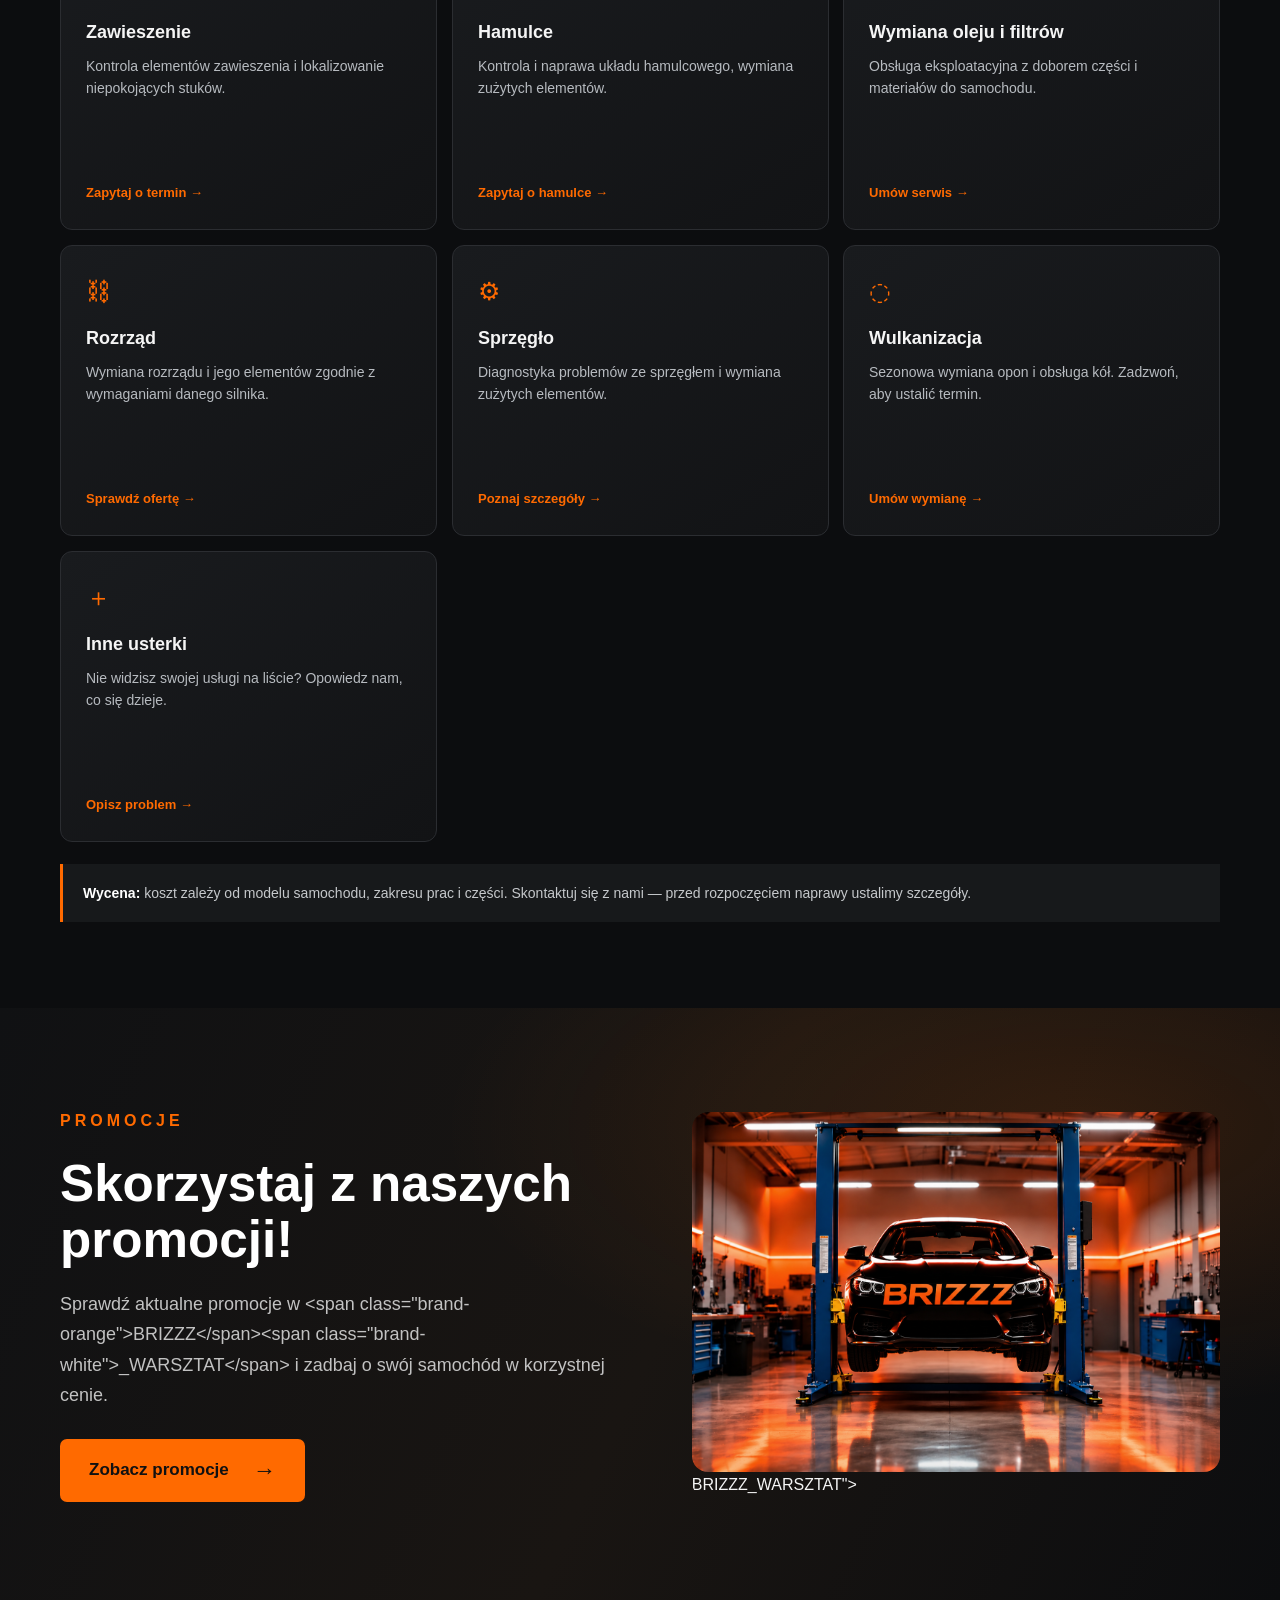
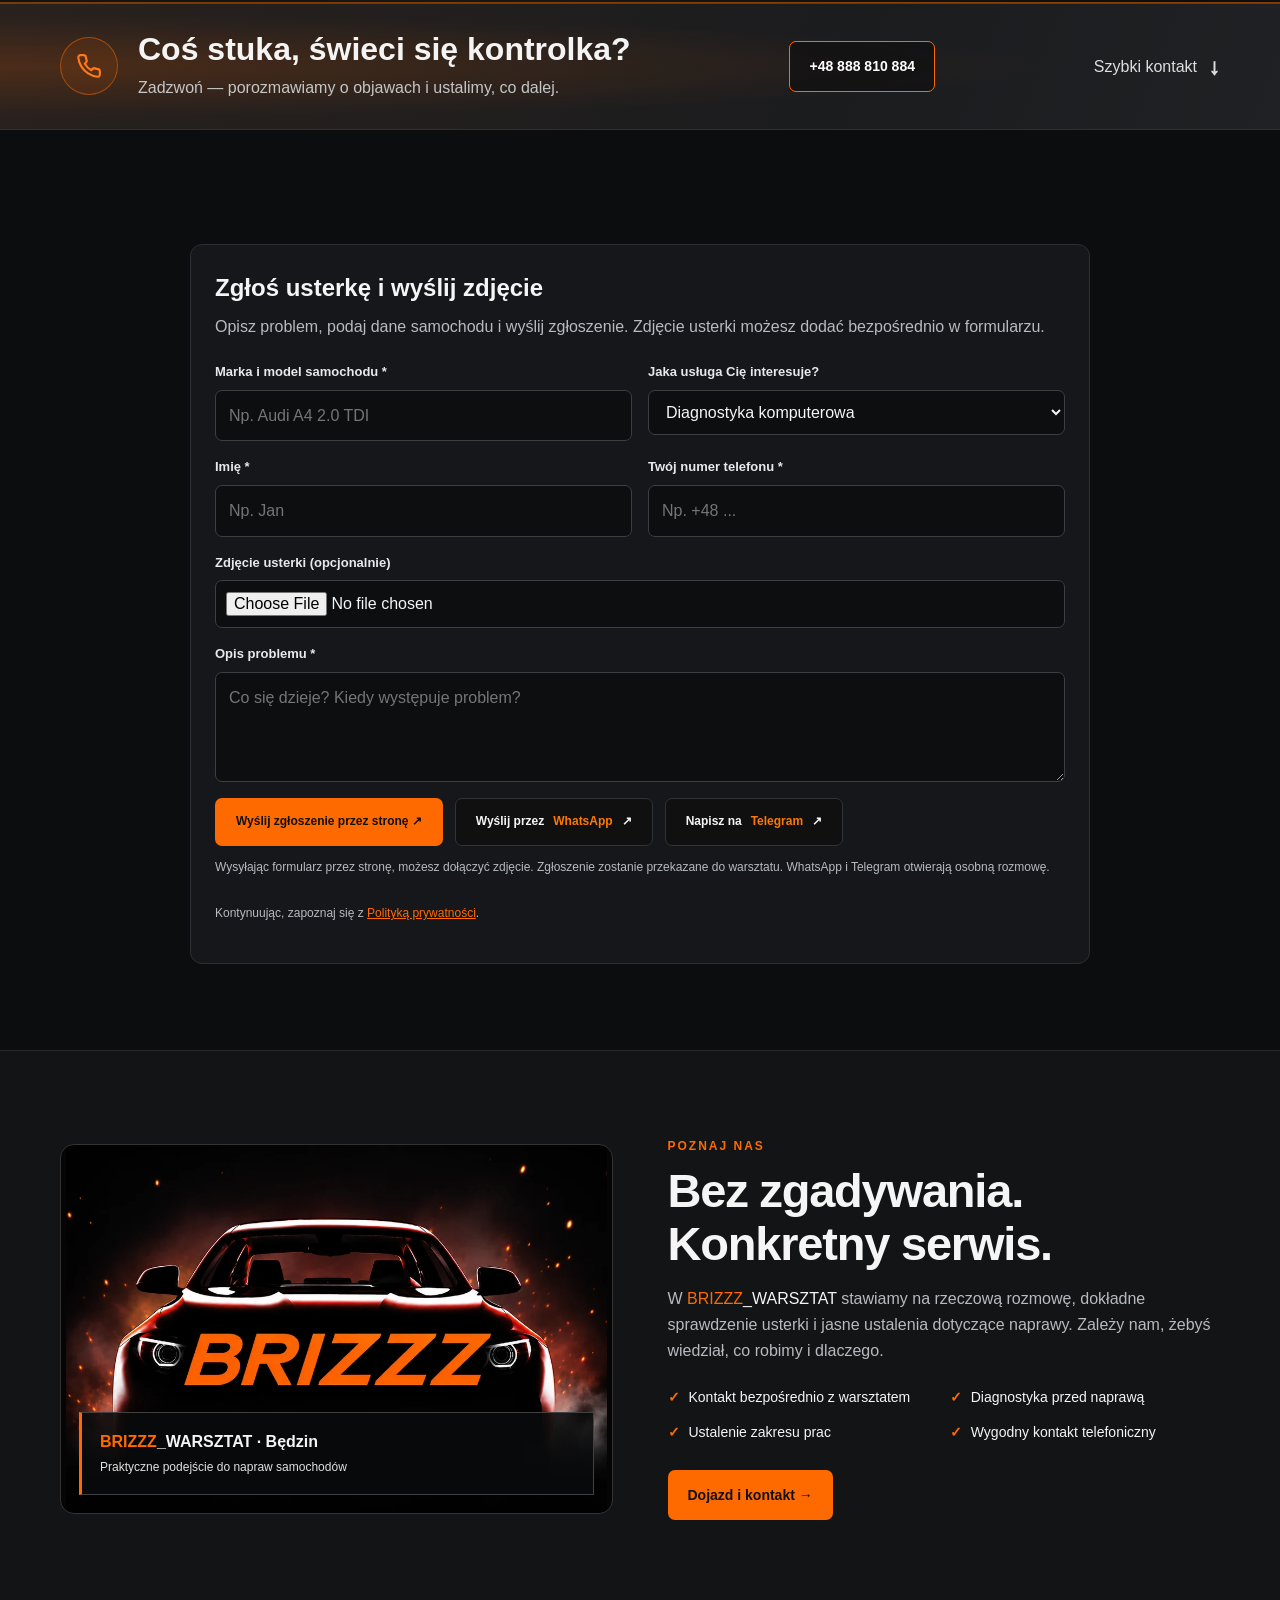
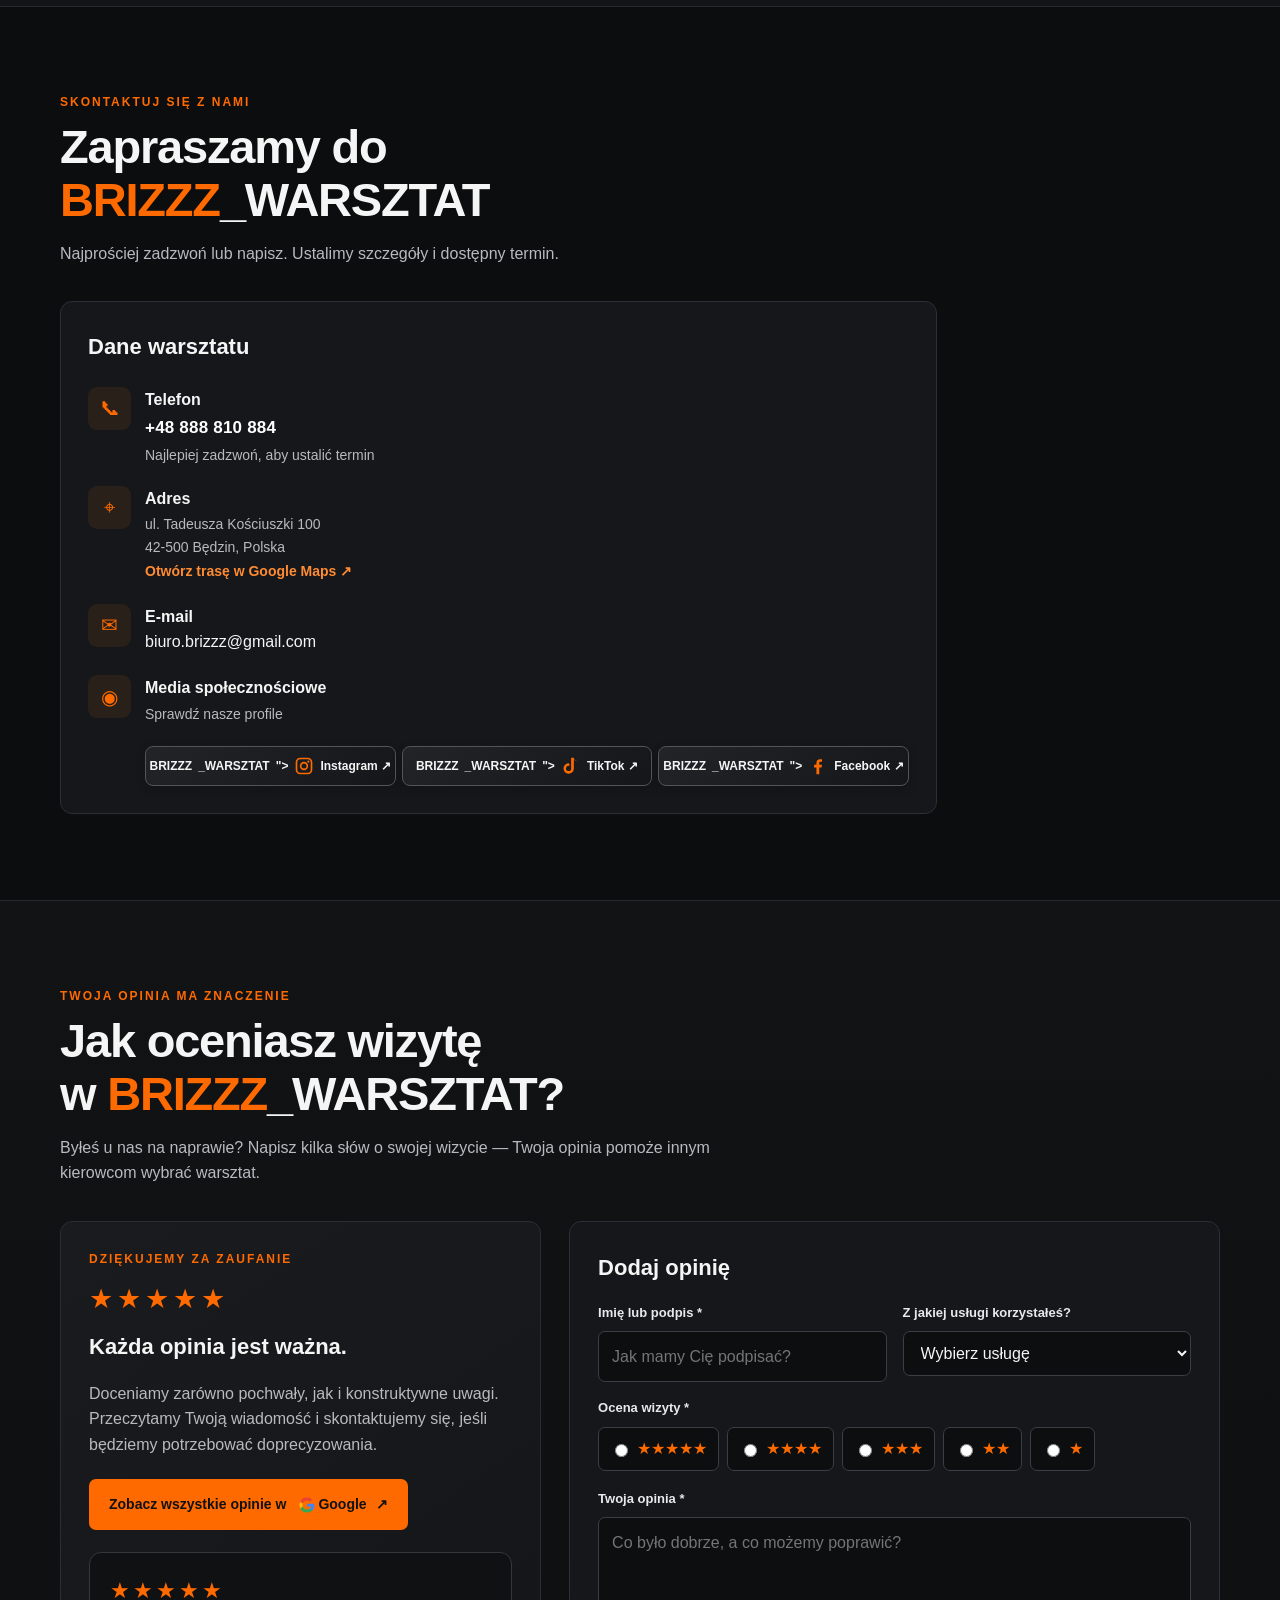
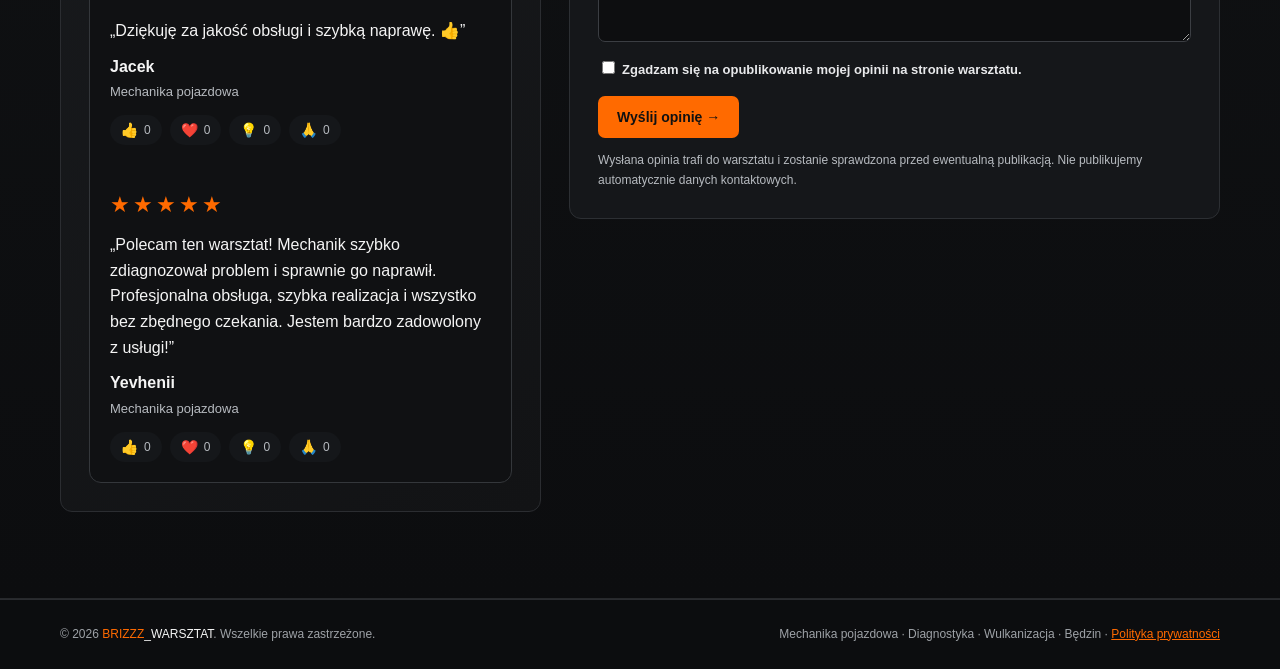
==== commit 7905a4d2: "add" ====
--- a/index.html
+++ b/index.html
@@ -3,16 +3,16 @@
 <head>
 <meta charset="utf-8"><meta name="viewport" content="width=device-width,initial-scale=1">
 <meta name="theme-color" content="#111111">
-<title>BRIZZZ_WARSZTAT — Autoserwis Będzin</title>
-<meta name="description" content="BRIZZZ_WARSZTAT w Będzinie. Mechanika pojazdowa, diagnostyka komputerowa, hamulce, zawieszenie, rozrząd, sprzęgło i wymiana opon. Zadzwoń i umów wizytę.">
+<title><span class="brand-orange">BRIZZZ</span><span class="brand-white">_WARSZTAT</span> — Autoserwis Będzin</title>
+<meta name="description" content="<span class="brand-orange">BRIZZZ</span><span class="brand-white">_WARSZTAT</span> w Będzinie. Mechanika pojazdowa, diagnostyka komputerowa, hamulce, zawieszenie, rozrząd, sprzęgło i wymiana opon. Zadzwoń i umów wizytę.">
 <meta name="robots" content="index,follow">
 <link rel="canonical" href="https://brizzz-warsztat.pl/">
 <meta property="og:url" content="https://brizzz-warsztat.pl/">
 <meta property="og:locale" content="pl_PL">
 <meta name="twitter:card" content="summary_large_image">
-<meta name="twitter:title" content="BRIZZZ_WARSZTAT — Autoserwis Będzin">
+<meta name="twitter:title" content="<span class="brand-orange">BRIZZZ</span><span class="brand-white">_WARSZTAT</span> — Autoserwis Będzin">
 <meta name="twitter:description" content="Mechanika pojazdowa, diagnostyka komputerowa, hamulce, zawieszenie i wymiana opon w Będzinie.">
-<meta property="og:title" content="BRIZZZ_WARSZTAT — Autoserwis Będzin">
+<meta property="og:title" content="<span class="brand-orange">BRIZZZ</span><span class="brand-white">_WARSZTAT</span> — Autoserwis Będzin">
 <meta property="og:image" content="https://brizzz-warsztat.pl/assets/brizzz-preview.jpg">
 <meta property="og:image:secure_url" content="https://brizzz-warsztat.pl/assets/brizzz-preview.jpg">
 <meta property="og:image:type" content="image/jpeg">
@@ -25,7 +25,7 @@
 
 <link rel="stylesheet" href="style.css">
 
-<script type="application/ld+json">{"@context":"https://schema.org","@type":"AutoRepair","name":"BRIZZZ_WARSZTAT","telephone":"+48 888 810 884","email":"biuro.brizzz@gmail.com","address":{"@type":"PostalAddress","streetAddress":"ul. Tadeusza Kościuszki 100","postalCode":"42-500","addressLocality":"Będzin","addressCountry":"PL"},"areaServed":"Będzin i okolice","url":"https://brizzz-warsztat.pl/","sameAs":["https://www.instagram.com/brizzz_warsztat/"],"description":"Mechanika pojazdowa, diagnostyka komputerowa, hamulce, zawieszenie, rozrząd, sprzęgło, wymiana oleju i filtrów oraz wulkanizacja w Będzinie.","priceRange":"$$","hasOfferCatalog":{"@type":"OfferCatalog","name":"Usługi warsztatu","itemListElement":[{"@type":"Offer","itemOffered":{"@type":"Service","name":"Mechanika pojazdowa"}},{"@type":"Offer","itemOffered":{"@type":"Service","name":"Diagnostyka komputerowa"}},{"@type":"Offer","itemOffered":{"@type":"Service","name":"Zawieszenie i hamulce"}},{"@type":"Offer","itemOffered":{"@type":"Service","name":"Wymiana oleju i filtrów"}},{"@type":"Offer","itemOffered":{"@type":"Service","name":"Rozrząd i sprzęgło"}},{"@type":"Offer","itemOffered":{"@type":"Service","name":"Wulkanizacja i wymiana opon"}, 
+<script type="application/ld+json">{"@context":"https://schema.org","@type":"AutoRepair","name":"<span class="brand-orange">BRIZZZ</span><span class="brand-white">_WARSZTAT</span>","telephone":"+48 888 810 884","email":"biuro.brizzz@gmail.com","address":{"@type":"PostalAddress","streetAddress":"ul. Tadeusza Kościuszki 100","postalCode":"42-500","addressLocality":"Będzin","addressCountry":"PL"},"areaServed":"Będzin i okolice","url":"https://brizzz-warsztat.pl/","sameAs":["https://www.instagram.com/brizzz_warsztat/"],"description":"Mechanika pojazdowa, diagnostyka komputerowa, hamulce, zawieszenie, rozrząd, sprzęgło, wymiana oleju i filtrów oraz wulkanizacja w Będzinie.","priceRange":"$$","hasOfferCatalog":{"@type":"OfferCatalog","name":"Usługi warsztatu","itemListElement":[{"@type":"Offer","itemOffered":{"@type":"Service","name":"Mechanika pojazdowa"}},{"@type":"Offer","itemOffered":{"@type":"Service","name":"Diagnostyka komputerowa"}},{"@type":"Offer","itemOffered":{"@type":"Service","name":"Zawieszenie i hamulce"}},{"@type":"Offer","itemOffered":{"@type":"Service","name":"Wymiana oleju i filtrów"}},{"@type":"Offer","itemOffered":{"@type":"Service","name":"Rozrząd i sprzęgło"}},{"@type":"Offer","itemOffered":{"@type":"Service","name":"Wulkanizacja i wymiana opon"}, 
   {
   "@type": "Offer",
   "itemOffered": {
@@ -36,9 +36,9 @@
 </head>
 <body>
 <div class="topline"></div>
-<header class="header"><div class="wrap nav"><a class="brand" href="#start" aria-label="BRIZZZ WARSZTAT — strona główna"><span>BRIZZZ</span>_WARSZTAT</a><nav class="navlinks" aria-label="Nawigacja"><a href="#uslugi">Usługi</a><a href="#promocje">PROMOCJE</a><a href="#zgloszenie">Zgłoszenie</a><a href="#onas">O warsztacie</a><a href="#kontakt">Kontakt</a><a href="#opinie">Opinie</a></nav><a class="btn btn-primary header-call-button" id="header-call-button" href="tel:+48888810884" aria-expanded="false">📞︎ Zadzwoń teraz<span class="header-call-number" id="header-call-number" role="status" aria-live="polite">+48 888 810 884</span></a></div></header>
+<header class="header"><div class="wrap nav"><a class="brand" href="#start" aria-label="BRIZZZ WARSZTAT — strona główna"><span class="brand-orange">BRIZZZ</span><span class="brand-white">_WARSZTAT</span></a><nav class="navlinks" aria-label="Nawigacja"><a href="#uslugi">Usługi</a><a href="#promocje">PROMOCJE</a><a href="#zgloszenie">Zgłoszenie</a><a href="#onas">O warsztacie</a><a href="#kontakt">Kontakt</a><a href="#opinie">Opinie</a></nav><a class="btn btn-primary header-call-button" id="header-call-button" href="tel:+48888810884" aria-expanded="false">📞︎ Zadzwoń teraz<span class="header-call-number" id="header-call-number" role="status" aria-live="polite">+48 888 810 884</span></a></div></header>
 <main>
-<section class="hero" id="start"><img class="hero-mobile-image" src="assets/brizzz-hero.webp" alt="BRIZZZ_WARSZTAT — warsztat samochodowy"><div class="wrap"><div class="hero-content"><div class="eyebrow">Warsztat samochodowy · Będzin</div><h1>Twój samochód.<br><em>Nasza robota.</em></h1><p>Mechanika pojazdowa, diagnostyka komputerowa i serwis, któremu możesz zaufać. Konkretnie, fachowo i bez zbędnego gadania.</p><div class="hero-actions"><a class="btn btn-primary" href="tel:+48888810884">📞︎ &nbsp; +48 888 810 884</a><a class="btn btn-outline" href="https://wa.me/48888810884" target="_blank" rel="noopener">Napisz na <span class="brand-chat-word">WhatsApp</span> ↗</a><a class="btn btn-outline btn-telegram" href="https://t.me/brizzz_warsztat" target="_blank" rel="noopener noreferrer">Napisz na <span class="brand-chat-word">Telegram</span> ↗</a></div><div class="hero-points"><span><b class="tick">✓</b> Diagnostyka i naprawy</span><span><b class="tick">✓</b> Jasny kontakt przed naprawą</span><span><b class="tick">✓</b> Będzin i okolice</span></div></div></div></section>
+<section class="hero" id="start"><div class="wrap"><div class="hero-content"><div class="eyebrow">Warsztat samochodowy · Będzin</div><h1>Twój samochód.<br><em>Nasza robota.</em></h1><p>Mechanika pojazdowa, diagnostyka komputerowa i serwis, któremu możesz zaufać. Konkretnie, fachowo i bez zbędnego gadania.</p><div class="hero-actions"><a class="btn btn-primary" href="tel:+48888810884">📞︎ &nbsp; +48 888 810 884</a><a class="btn btn-outline" href="https://wa.me/48888810884" target="_blank" rel="noopener">Napisz na <span class="brand-chat-word">WhatsApp</span> ↗</a><a class="btn btn-outline btn-telegram" href="https://t.me/brizzz_warsztat" target="_blank" rel="noopener noreferrer">Napisz na <span class="brand-chat-word">Telegram</span> ↗</a></div><div class="hero-points"><span><b class="tick">✓</b> Diagnostyka i naprawy</span><span><b class="tick">✓</b> Jasny kontakt przed naprawą</span><span><b class="tick">✓</b> Będzin i okolice</span></div></div></div></section>
 <div class="strip"><div class="wrap strip-inner"><div class="strip-item"><div class="strip-icon">⌕</div><div><strong>Konkretna diagnoza</strong><small>Szukamy przyczyny, nie zgadujemy.</small></div></div><div class="strip-item"><div class="strip-icon">✆</div><div><strong>Jasna komunikacja</strong><small>Wyjaśniamy, co trzeba naprawić.</small></div></div><div class="strip-item"><div class="strip-icon">⚙</div><div><strong>Naprawy bez zgadywania</strong><small>Dobieramy rozwiązanie do problemu.</small></div></div></div></div>
 <div class="language-note"><div class="wrap"><div class="language-note-inner"><div class="language-note-heading"><span class="language-note-icon">◎</span><div><span class="language-kicker">DOGADAMY SIĘ</span><strong>Obsługujemy klientów w 4 językach</strong><small>Wybierz język, w którym czujesz się najlepiej.</small></div></div><div class="language-list"><button type="button" class="language-chip" data-language="pl" aria-pressed="true"><img class="language-flag" src="assets/flag-pl.png" alt="Flaga Polski"> Polski</button><button type="button" class="language-chip" data-language="uk" aria-pressed="false"><img class="language-flag" src="assets/flag-ua.png" alt="Прапор України"> Українська</button><button type="button" class="language-chip" data-language="ru" aria-pressed="false"><img class="language-flag" src="assets/flag-ru.png" alt="Флаг России"> Русский</button><button type="button" class="language-chip" data-language="en" aria-pressed="false"><img class="language-flag" src="assets/flag-gb.png" alt="Flag of the United Kingdom"> English</button></div></div></div></div>
 
@@ -88,7 +88,7 @@
       <h2 id="promo-heading">Skorzystaj z naszych promocji!</h2>
 
       <p id="promo-description">
-        Sprawdź aktualne promocje w BRIZZZ_WARSZTAT
+        Sprawdź aktualne promocje w <span class="brand-orange">BRIZZZ</span><span class="brand-white">_WARSZTAT</span>
         i zadbaj o swój samochód w korzystnej cenie.
       </p>
 
@@ -105,7 +105,7 @@
     <div class="promo-image">
   <img
     src="assets/promo-car-lift.png"
-    alt="Samochód na podnośniku w warsztacie BRIZZZ_WARSZTAT">
+    alt="Samochód na podnośniku w warsztacie <span class="brand-orange">BRIZZZ</span><span class="brand-white">_WARSZTAT</span>">
 </div>
 
     <div id="promotion-list" class="promotion-list" hidden>
@@ -114,7 +114,7 @@
         <h3 id="promo-card-heading">100% zwrotu kosztów diagnostyki!</h3>
         <p id="promo-card-description">
           Jeśli po diagnostyce zdecydujesz się naprawić samochód
-          w BRIZZZ_WARSZTAT, zwrócimy 100% kosztów diagnostyki.
+          w <span class="brand-orange">BRIZZZ</span><span class="brand-white">_WARSZTAT</span>, zwrócimy 100% kosztów diagnostyki.
         </p>
         <p id="promo-card-detail">
           <strong>Diagnostyka, a potem naprawa u nas?</strong>
@@ -178,12 +178,12 @@
 <p class="request-note" style="margin-top:8px">Kontynuując, zapoznaj się z <a href="privacy-policy.html" style="color:var(--orange);text-decoration:underline">Polityką prywatności</a>.</p></form></div>
 </div>
 </section>
-<section class="section about" id="onas"><div class="wrap about-grid"><div class="about-visual" role="img" aria-label="Oryginalne logo BRIZZZ z samochodem"><div class="visual-tag"><strong>BRIZZZ_WARSZTAT · Będzin</strong><small>Praktyczne podejście do napraw samochodów</small></div></div><div class="about-copy"><div class="kicker">Poznaj nas</div><h2>Bez zgadywania.<br>Konkretny serwis.</h2><p>W BRIZZZ_WARSZTAT stawiamy na rzeczową rozmowę, dokładne sprawdzenie usterki i jasne ustalenia dotyczące naprawy. Zależy nam, żebyś wiedział, co robimy i dlaczego.</p><div class="checklist"><span><b class="tick">✓</b> Kontakt bezpośrednio z warsztatem</span><span><b class="tick">✓</b> Diagnostyka przed naprawą</span><span><b class="tick">✓</b> Ustalenie zakresu prac</span><span><b class="tick">✓</b> Wygodny kontakt telefoniczny</span></div><div style="margin-top:27px"><a class="btn btn-primary" href="#kontakt">Dojazd i kontakt →</a></div></div></div></section>
-
-
-
-
-<section class="section" id="kontakt"><div class="wrap"><div class="section-head"><div class="kicker">Skontaktuj się z nami</div><h2>Zapraszamy do <span style="color:var(--orange)">BRIZZZ</span>_WARSZTAT</h2><p>Najprościej zadzwoń lub napisz. Ustalimy szczegóły i dostępny termin.</p></div><div class="contact-grid"><div class="contact-card"><h3 style="margin:0;font-size:22px">Dane warsztatu</h3><div class="contact-list"><div class="contact-row"><div class="strip-icon">📞︎</div><div class="phone-details"><strong>Telefon</strong><a href="tel:+48888810884">+48 888 810 884</a><small>Najlepiej zadzwoń, aby ustalić termin</small></div></div><div class="contact-row"><div class="strip-icon">⌖</div><div><strong>Adres</strong><p>ul. Tadeusza Kościuszki 100<br>42-500 Będzin, Polska</p><small><a href="https://www.google.com/maps/search/?api=1&query=ul.+Tadeusza+Ko%C5%9Bciuszki+100%2C+42-500+B%C4%99dzin" target="_blank" rel="noopener" style="color:var(--orange2);font-weight:800">Otwórz trasę w Google Maps ↗</a></small></div></div><div class="contact-row"><div class="strip-icon">✉</div><div><strong>E-mail</strong><a href="mailto:biuro.brizzz@gmail.com">biuro.brizzz@gmail.com</a></div></div><div class="contact-row"><div class="strip-icon">◉</div><div><strong>Media społecznościowe</strong><small>Sprawdź nasze profile</small><div class="socials"><a href="https://www.instagram.com/brizzz_warsztat/" target="_blank" rel="noopener" aria-label="Instagram BRIZZZ_WARSZTAT"><span class="social-icon" aria-hidden="true"><svg viewBox="0 0 24 24"><path d="M7.5 2h9A5.5 5.5 0 0 1 22 7.5v9a5.5 5.5 0 0 1-5.5 5.5h-9A5.5 5.5 0 0 1 2 16.5v-9A5.5 5.5 0 0 1 7.5 2zm0 2A3.5 3.5 0 0 0 4 7.5v9A3.5 3.5 0 0 0 7.5 20h9a3.5 3.5 0 0 0 3.5-3.5v-9A3.5 3.5 0 0 0 16.5 4h-9zM12 7a5 5 0 1 1 0 10 5 5 0 0 1 0-10zm0 2a3 3 0 1 0 0 6 3 3 0 0 0 0-6zm5.25-3.5a1.25 1.25 0 1 1 0 2.5 1.25 1.25 0 0 1 0-2.5z"/></svg></span><span>Instagram ↗</span></a><a href="https://www.tiktok.com/@brizzz_warsztat" target="_blank" rel="noopener" aria-label="TikTok BRIZZZ_WARSZTAT"><span class="social-icon" aria-hidden="true"><svg viewBox="0 0 24 24"><path d="M19.6 6.3a6.8 6.8 0 0 1-4.2-2.1V15a6.2 6.2 0 1 1-5.4-6.15v3.2a3.1 3.1 0 1 0 2.2 2.97V2h3.1c.2 2.1 1.8 3.8 4.3 4.1v3.1z"/></svg></span><span>TikTok ↗</span></a><a href="https://www.facebook.com/share/14qPF1NXpFN/?mibextid=wwXIfr" target="_blank" rel="noopener" aria-label="Facebook BRIZZZ_WARSZTAT"><span class="social-icon" aria-hidden="true"><svg viewBox="0 0 24 24"><path d="M13.5 22v-8.2h2.8l.42-3.2H13.5V8.55c0-.93.26-1.56 1.6-1.56h1.7V4.13c-.3-.04-1.32-.13-2.5-.13-2.48 0-4.18 1.51-4.18 4.29v2.31H7.3v3.2h2.82V22z"/></svg></span><span>Facebook ↗</span></a></div></div></div></div></div><iframe class="map" title="Mapa dojazdu do BRIZZZ_WARSZTAT w Będzinie" loading="lazy" referrerpolicy="no-referrer-when-downgrade" src="https://maps.google.com/maps?q=ul.%20Tadeusza%20Ko%C5%9Bciuszki%20100%2C%2042-500%20B%C4%99dzin&t=&z=14&ie=UTF8&iwloc=&output=embed"></iframe></div>
+<section class="section about" id="onas"><div class="wrap about-grid"><div class="about-visual" role="img" aria-label="Oryginalne logo BRIZZZ z samochodem"><div class="visual-tag"><strong><span class="brand-orange">BRIZZZ</span><span class="brand-white">_WARSZTAT</span> · Będzin</strong><small>Praktyczne podejście do napraw samochodów</small></div></div><div class="about-copy"><div class="kicker">Poznaj nas</div><h2>Bez zgadywania.<br>Konkretny serwis.</h2><p>W <span class="brand-orange">BRIZZZ</span><span class="brand-white">_WARSZTAT</span> stawiamy na rzeczową rozmowę, dokładne sprawdzenie usterki i jasne ustalenia dotyczące naprawy. Zależy nam, żebyś wiedział, co robimy i dlaczego.</p><div class="checklist"><span><b class="tick">✓</b> Kontakt bezpośrednio z warsztatem</span><span><b class="tick">✓</b> Diagnostyka przed naprawą</span><span><b class="tick">✓</b> Ustalenie zakresu prac</span><span><b class="tick">✓</b> Wygodny kontakt telefoniczny</span></div><div style="margin-top:27px"><a class="btn btn-primary" href="#kontakt">Dojazd i kontakt →</a></div></div></div></section>
+
+
+
+
+<section class="section" id="kontakt"><div class="wrap"><div class="section-head"><div class="kicker">Skontaktuj się z nami</div><h2>Zapraszamy do <span style="color:var(--orange)">BRIZZZ</span>_WARSZTAT</h2><p>Najprościej zadzwoń lub napisz. Ustalimy szczegóły i dostępny termin.</p></div><div class="contact-grid"><div class="contact-card"><h3 style="margin:0;font-size:22px">Dane warsztatu</h3><div class="contact-list"><div class="contact-row"><div class="strip-icon">📞︎</div><div class="phone-details"><strong>Telefon</strong><a href="tel:+48888810884">+48 888 810 884</a><small>Najlepiej zadzwoń, aby ustalić termin</small></div></div><div class="contact-row"><div class="strip-icon">⌖</div><div><strong>Adres</strong><p>ul. Tadeusza Kościuszki 100<br>42-500 Będzin, Polska</p><small><a href="https://www.google.com/maps/search/?api=1&query=ul.+Tadeusza+Ko%C5%9Bciuszki+100%2C+42-500+B%C4%99dzin" target="_blank" rel="noopener" style="color:var(--orange2);font-weight:800">Otwórz trasę w Google Maps ↗</a></small></div></div><div class="contact-row"><div class="strip-icon">✉</div><div><strong>E-mail</strong><a href="mailto:biuro.brizzz@gmail.com">biuro.brizzz@gmail.com</a></div></div><div class="contact-row"><div class="strip-icon">◉</div><div><strong>Media społecznościowe</strong><small>Sprawdź nasze profile</small><div class="socials"><a href="https://www.instagram.com/brizzz_warsztat/" target="_blank" rel="noopener" aria-label="Instagram <span class="brand-orange">BRIZZZ</span><span class="brand-white">_WARSZTAT</span>"><span class="social-icon" aria-hidden="true"><svg viewBox="0 0 24 24"><path d="M7.5 2h9A5.5 5.5 0 0 1 22 7.5v9a5.5 5.5 0 0 1-5.5 5.5h-9A5.5 5.5 0 0 1 2 16.5v-9A5.5 5.5 0 0 1 7.5 2zm0 2A3.5 3.5 0 0 0 4 7.5v9A3.5 3.5 0 0 0 7.5 20h9a3.5 3.5 0 0 0 3.5-3.5v-9A3.5 3.5 0 0 0 16.5 4h-9zM12 7a5 5 0 1 1 0 10 5 5 0 0 1 0-10zm0 2a3 3 0 1 0 0 6 3 3 0 0 0 0-6zm5.25-3.5a1.25 1.25 0 1 1 0 2.5 1.25 1.25 0 0 1 0-2.5z"/></svg></span><span>Instagram ↗</span></a><a href="https://www.tiktok.com/@brizzz_warsztat" target="_blank" rel="noopener" aria-label="TikTok <span class="brand-orange">BRIZZZ</span><span class="brand-white">_WARSZTAT</span>"><span class="social-icon" aria-hidden="true"><svg viewBox="0 0 24 24"><path d="M19.6 6.3a6.8 6.8 0 0 1-4.2-2.1V15a6.2 6.2 0 1 1-5.4-6.15v3.2a3.1 3.1 0 1 0 2.2 2.97V2h3.1c.2 2.1 1.8 3.8 4.3 4.1v3.1z"/></svg></span><span>TikTok ↗</span></a><a href="https://www.facebook.com/share/14qPF1NXpFN/?mibextid=wwXIfr" target="_blank" rel="noopener" aria-label="Facebook <span class="brand-orange">BRIZZZ</span><span class="brand-white">_WARSZTAT</span>"><span class="social-icon" aria-hidden="true"><svg viewBox="0 0 24 24"><path d="M13.5 22v-8.2h2.8l.42-3.2H13.5V8.55c0-.93.26-1.56 1.6-1.56h1.7V4.13c-.3-.04-1.32-.13-2.5-.13-2.48 0-4.18 1.51-4.18 4.29v2.31H7.3v3.2h2.82V22z"/></svg></span><span>Facebook ↗</span></a></div></div></div></div></div><iframe class="map" title="Mapa dojazdu do <span class="brand-orange">BRIZZZ</span><span class="brand-white">_WARSZTAT</span> w Będzinie" loading="lazy" referrerpolicy="no-referrer-when-downgrade" src="https://maps.google.com/maps?q=ul.%20Tadeusza%20Ko%C5%9Bciuszki%20100%2C%2042-500%20B%C4%99dzin&t=&z=14&ie=UTF8&iwloc=&output=embed"></iframe></div>
 </div></section>
 
 <section class="section review-section" id="opinie"><div class="wrap"><div class="section-head"><div class="kicker">Twoja opinia ma znaczenie</div><h2>Jak oceniasz wizytę<br/>w <span style="color:var(--orange)">BRIZZZ</span>_WARSZTAT?</h2><p>Byłeś u nas na naprawie? Napisz kilka słów o swojej wizycie — Twoja opinia pomoże innym kierowcom wybrać warsztat.</p></div><div class="review-layout"><div class="review-intro"><div class="kicker">Dziękujemy za zaufanie</div><div aria-label="Ocena od 1 do 5 gwiazdek" class="review-stars">★★★★★</div><h3 style="margin:0 0 8px;font-size:22px">Każda opinia jest ważna.</h3><p>Doceniamy zarówno pochwały, jak i konstruktywne uwagi. Przeczytamy Twoją wiadomość i skontaktujemy się, jeśli będziemy potrzebować doprecyzowania.</p><div style="margin-top:22px"><a class="btn btn-primary" href="https://maps.app.goo.gl/NMXxKP9cmwGKDrEQ9" rel="noopener noreferrer" target="_blank">Zobacz wszystkie opinie w
@@ -218,7 +218,7 @@
 </div>
 </div><div aria-live="polite" id="dynamic-approved-reviews"></div></div><form action="/review-sent.html" class="review-form" data-netlify="true" id="review-form" method="POST" name="opinie-klientow" netlify-honeypot="bot-field"><input name="form-name" type="hidden" value="opinie-klientow"/><p hidden=""><label>Nie wypełniaj tego pola: <input name="bot-field"/></label></p><h3>Dodaj opinię</h3><div class="form-grid"><div class="form-field"><label for="review-name">Imię lub podpis *</label><input autocomplete="name" id="review-name" maxlength="80" name="imie" placeholder="Jak mamy Cię podpisać?" required=""/></div><div class="form-field"><label for="review-service">Z jakiej usługi korzystałeś?</label><select id="review-service" name="usluga"><option value="">Wybierz usługę</option><option>Mechanika pojazdowa</option><option>Diagnostyka komputerowa</option><option>Sprawdzenie samochodu przed zakupem</option><option>Zawieszenie lub hamulce</option><option>Wymiana oleju i filtrów</option><option>Rozrząd</option><option>Sprzęgło</option><option>Wulkanizacja / wymiana opon</option><option>Inna usługa</option></select></div></div><div class="rating-label">Ocena wizyty *</div><div aria-label="Ocena wizyty" class="rating-options" role="radiogroup"><label><input name="ocena" required="" type="radio" value="5/5"/> ★★★★★</label><label><input name="ocena" type="radio" value="4/5"/> ★★★★</label><label><input name="ocena" type="radio" value="3/5"/> ★★★</label><label><input name="ocena" type="radio" value="2/5"/> ★★</label><label><input name="ocena" type="radio" value="1/5"/> ★</label></div><div class="form-field"><label for="review-message">Twoja opinia *</label><textarea id="review-message" maxlength="2000" minlength="10" name="opinia" placeholder="Co było dobrze, a co możemy poprawić?" required=""></textarea></div><div class="form-field"><label><input name="zgoda-na-publikacje" required="" style="width:auto;accent-color:var(--orange);margin-right:7px" type="checkbox" value="tak"/>Zgadzam się na opublikowanie mojej opinii na stronie warsztatu.</label></div><button class="btn btn-primary" type="submit">Wyślij opinię →</button><p class="review-note">Wysłana opinia trafi do warsztatu i zostanie sprawdzona przed ewentualną publikacją. Nie publikujemy automatycznie danych kontaktowych.</p></form></div></div></section>
 </main>
-<footer class="footer"><div class="wrap footer-inner"><span>© <span id="year"></span> BRIZZZ_WARSZTAT. Wszelkie prawa zastrzeżone.</span><span>Mechanika pojazdowa · Diagnostyka · Wulkanizacja · Będzin · <a href="privacy-policy.html" style="color:var(--orange);text-decoration:underline">Polityka prywatności</a></span></div></footer>
+<footer class="footer"><div class="wrap footer-inner"><span>© <span id="year"></span> <span class="brand-orange">BRIZZZ</span><span class="brand-white">_WARSZTAT</span>. Wszelkie prawa zastrzeżone.</span><span>Mechanika pojazdowa · Diagnostyka · Wulkanizacja · Będzin · <a href="privacy-policy.html" style="color:var(--orange);text-decoration:underline">Polityka prywatności</a></span></div></footer>
 
 <script>document.getElementById('year').textContent=new Date().getFullYear();</script>
 <script>
@@ -251,36 +251,36 @@
   const translations = {
     pl: {
       label:'PROMOCJE', heading:'Skorzystaj z naszych promocji!',
-      description:'Sprawdź aktualne promocje w BRIZZZ_WARSZTAT i zadbaj o swój samochód w korzystnej cenie.',
+      description:'Sprawdź aktualne promocje w <span class="brand-orange">BRIZZZ</span><span class="brand-white">_WARSZTAT</span> i zadbaj o swój samochód w korzystnej cenie.',
       kicker:'AKTUALNA PROMOCJA', cardHeading:'100% zwrotu kosztów diagnostyki!',
-      cardDescription:'Jeśli po diagnostyce zdecydujesz się naprawić samochód w BRIZZZ_WARSZTAT, zwrócimy 100% kosztów diagnostyki.',
+      cardDescription:'Jeśli po diagnostyce zdecydujesz się naprawić samochód w <span class="brand-orange">BRIZZZ</span><span class="brand-white">_WARSZTAT</span>, zwrócimy 100% kosztów diagnostyki.',
       detailHeading:'Diagnostyka, a potem naprawa u nas?',
       detail:'Koszt diagnostyki wraca do Ciebie — przy naprawie samochodu w naszym warsztacie.',
       link:'Umów wizytę →', open:'Zobacz promocje', close:'Ukryj promocje'
     },
     uk: {
       label:'АКЦІЇ', heading:'Скористайтеся нашими акціями!',
-      description:'Перегляньте актуальні акції BRIZZZ_WARSZTAT та подбайте про свій автомобіль за вигідною ціною.',
+      description:'Перегляньте актуальні акції <span class="brand-orange">BRIZZZ</span><span class="brand-white">_WARSZTAT</span> та подбайте про свій автомобіль за вигідною ціною.',
       kicker:'АКТУАЛЬНА АКЦІЯ', cardHeading:'100% вартості діагностики повертаємо!',
-      cardDescription:'Якщо після діагностики ви вирішите відремонтувати автомобіль у BRIZZZ_WARSZTAT, ми повернемо 100% вартості діагностики.',
+      cardDescription:'Якщо після діагностики ви вирішите відремонтувати автомобіль у <span class="brand-orange">BRIZZZ</span><span class="brand-white">_WARSZTAT</span>, ми повернемо 100% вартості діагностики.',
       detailHeading:'Діагностика, а потім ремонт у нас?',
       detail:'Вартість діагностики повертається вам під час ремонту автомобіля в нашій майстерні.',
       link:'Записатися на візит →', open:'Переглянути акції', close:'Приховати акції'
     },
     ru: {
       label:'АКЦИИ', heading:'Воспользуйтесь нашими акциями!',
-      description:'Посмотрите актуальные акции BRIZZZ_WARSZTAT и позаботьтесь о своём автомобиле по выгодной цене.',
+      description:'Посмотрите актуальные акции <span class="brand-orange">BRIZZZ</span><span class="brand-white">_WARSZTAT</span> и позаботьтесь о своём автомобиле по выгодной цене.',
       kicker:'ТЕКУЩАЯ АКЦИЯ', cardHeading:'100% стоимости диагностики возвращаем!',
-      cardDescription:'Если после диагностики вы решите отремонтировать автомобиль в BRIZZZ_WARSZTAT, мы вернём 100% стоимости диагностики.',
+      cardDescription:'Если после диагностики вы решите отремонтировать автомобиль в <span class="brand-orange">BRIZZZ</span><span class="brand-white">_WARSZTAT</span>, мы вернём 100% стоимости диагностики.',
       detailHeading:'Диагностика, а затем ремонт у нас?',
       detail:'Стоимость диагностики возвращается вам при ремонте автомобиля в нашей мастерской.',
       link:'Записаться на визит →', open:'Посмотреть акции', close:'Скрыть акции'
     },
     en: {
       label:'PROMOTIONS', heading:'Take advantage of our promotions!',
-      description:'Explore current BRIZZZ_WARSZTAT offers and take care of your car at a great price.',
+      description:'Explore current <span class="brand-orange">BRIZZZ</span><span class="brand-white">_WARSZTAT</span> offers and take care of your car at a great price.',
       kicker:'CURRENT OFFER', cardHeading:'Get 100% of your diagnostic fee back!',
-      cardDescription:'If you decide to have your car repaired at BRIZZZ_WARSZTAT after diagnostics, we will refund 100% of the diagnostic fee.',
+      cardDescription:'If you decide to have your car repaired at <span class="brand-orange">BRIZZZ</span><span class="brand-white">_WARSZTAT</span> after diagnostics, we will refund 100% of the diagnostic fee.',
       detailHeading:'Diagnostics first, repairs with us?',
       detail:'Your diagnostic fee is refunded when you have your car repaired at our workshop.',
       link:'Book an appointment →', open:'View promotions', close:'Hide promotions'
@@ -322,17 +322,6 @@
   window.brizzzApplyHomeLanguage=apply;
 })();
 </script>
-<script>
-/* BRIZZZ scroll reveal — graceful fallback if observer is unavailable */
-(function(){
-  const targets=document.querySelectorAll('.section, .promo-showcase, .cta-band, .service, .contact-card, .review-card');
-  if(!targets.length)return;
-  targets.forEach(el=>el.classList.add('scroll-reveal'));
-  if(!('IntersectionObserver' in window)){targets.forEach(el=>el.classList.add('is-visible'));return;}
-  const io=new IntersectionObserver(entries=>entries.forEach(entry=>{if(entry.isIntersecting){entry.target.classList.add('is-visible');io.unobserve(entry.target);}}),{threshold:.08,rootMargin:'0px 0px -35px 0px'});
-  targets.forEach(el=>io.observe(el));
-})();
-</script>
 <script src="/review-submit.js"></script>
 <script src="/approved-reviews.js"></script>
 <script src="/home-language.js"></script>
--- a/style.css
+++ b/style.css
@@ -1989,30 +1989,14 @@
   }
 }
 
-
-/* BRIZZZ FINAL RESPONSIVE HERO + MOTION */
-.hero-mobile-image { display: none; }
-@media (max-width: 700px) {
-  .hero { display: block; min-height: 0; background: #0c0d0f; }
-  .hero:before, .hero:after { display: none; }
-  .hero-mobile-image { display: block; width: 100%; height: auto; aspect-ratio: 1920 / 900; object-fit: contain; object-position: center; background: #0c0d0f; }
-  .hero > .wrap { width: min(var(--max), calc(100% - 40px)); }
-  .hero-content { max-width: none; padding: 30px 0 42px; }
-  .hero h1 { font-size: clamp(36px, 8.5vw, 52px); letter-spacing: -1.7px; line-height: 1.04; margin: 16px 0 18px; }
-  .hero p { font-size: 16px; line-height: 1.65; margin-bottom: 22px; }
-  .hero-actions { display: grid; grid-template-columns: 1fr; gap: 10px; }
-  .hero-actions .btn { width: 100%; min-height: 58px; }
-  .hero-points { display: grid; gap: 12px; margin-top: 26px; font-size: 14px; }
-}
-@media (min-width: 701px) {
-  .hero-mobile-image { display: none !important; }
-}
-/* Brand wordmark: BRIZZZ orange, underscore + WARSZTAT white */
-.brand { color: #fff; }
-.brand span { color: var(--orange); }
-.service-logo .logo-orange { color: #ff6a00 !important; }
-.service-logo .logo-white { color: #fff !important; }
-/* Scroll entrance animation */
-.scroll-reveal { opacity: 0; transform: translate3d(0, 22px, 0); transition: opacity .65s ease, transform .65s cubic-bezier(.2,.7,.2,1); }
-.scroll-reveal.is-visible { opacity: 1; transform: none; }
-@media (prefers-reduced-motion: reduce) { .scroll-reveal { opacity: 1 !important; transform: none !important; transition: none !important; } }
+/* BRIZZZ brand wordmark: orange BRIZZZ + white _WARSZTAT */
+.brand .brand-orange { color: var(--orange, #ff6a00) !important; }
+.brand .brand-white { color: #f5f5f5 !important; }
+
+/* Brand colors in visual labels/eyebrows */
+.brand-orange { color: #ff6a00 !important; }
+.brand-white { color: #f5f5f5 !important; }
+
+/* FINAL BRAND COLORS */
+.brand-orange { color: #ff6a00 !important; }
+.brand-white { color: #f5f5f5 !important; }
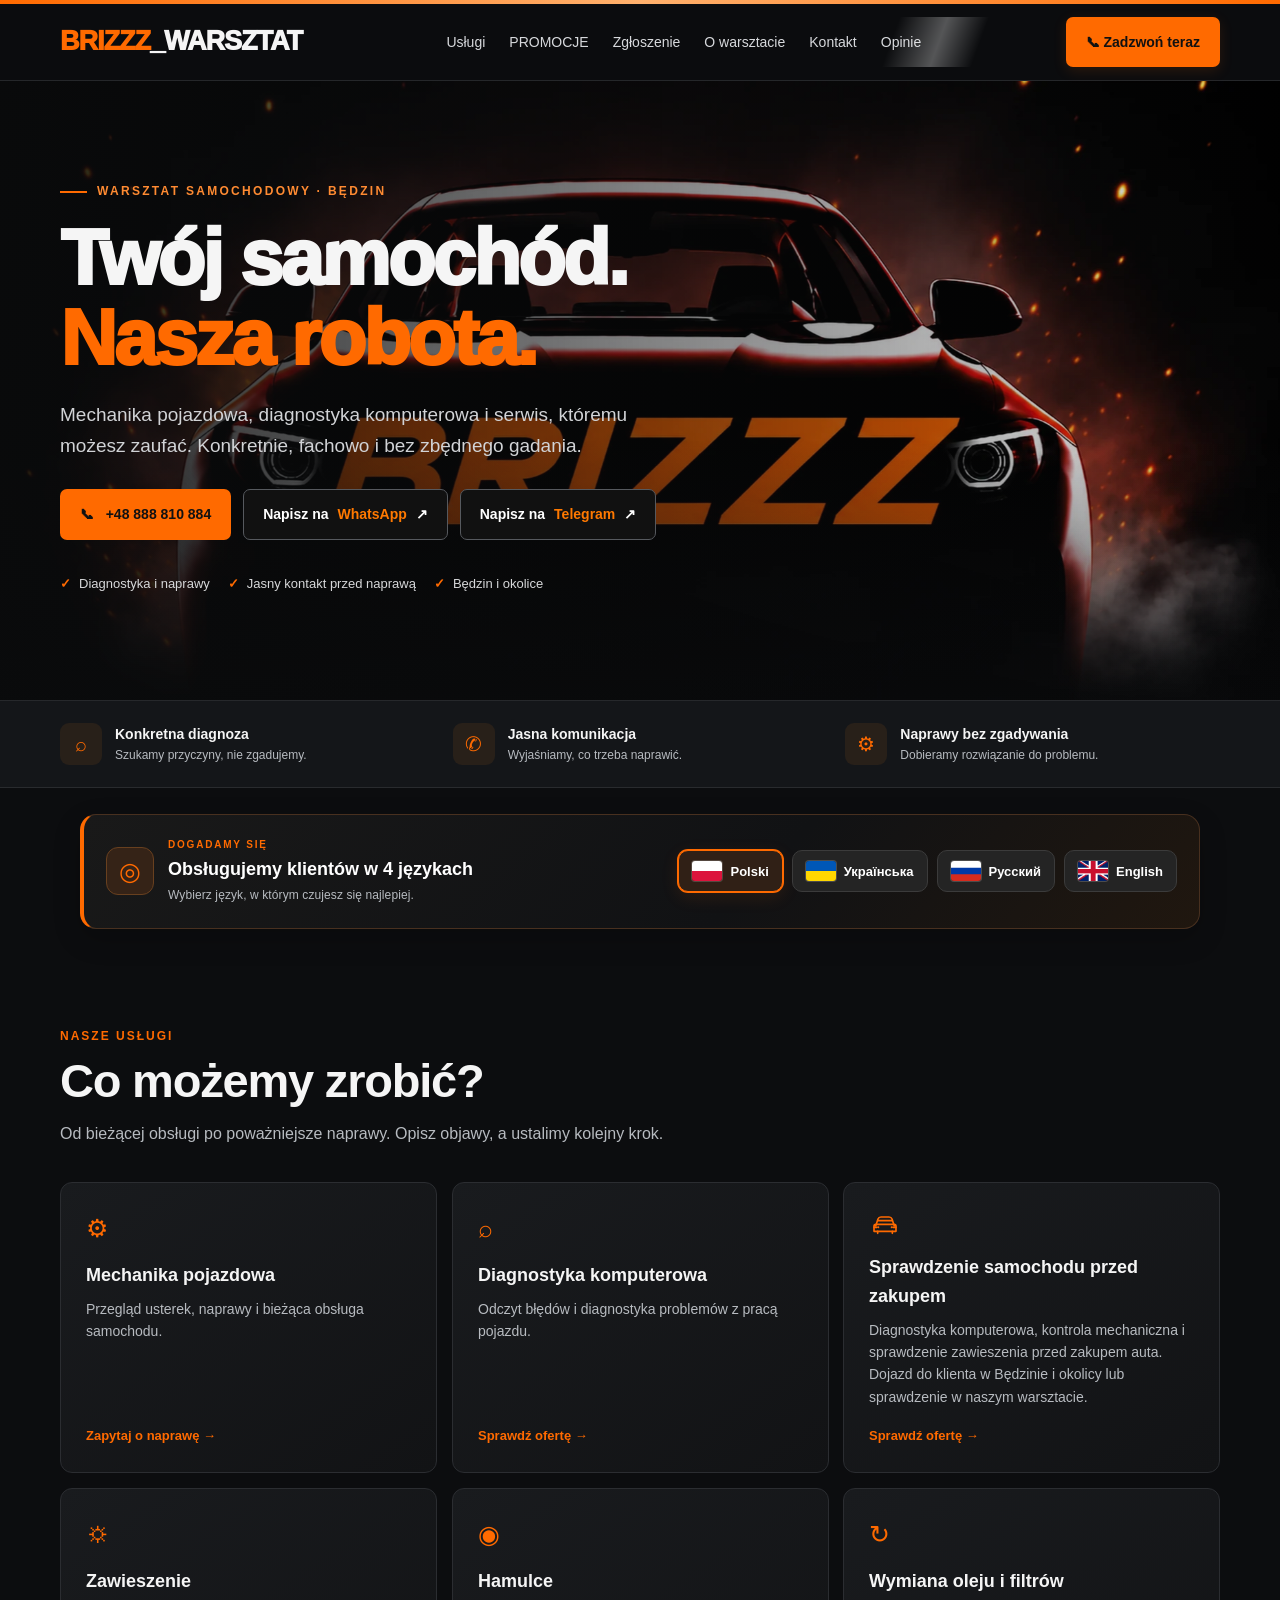
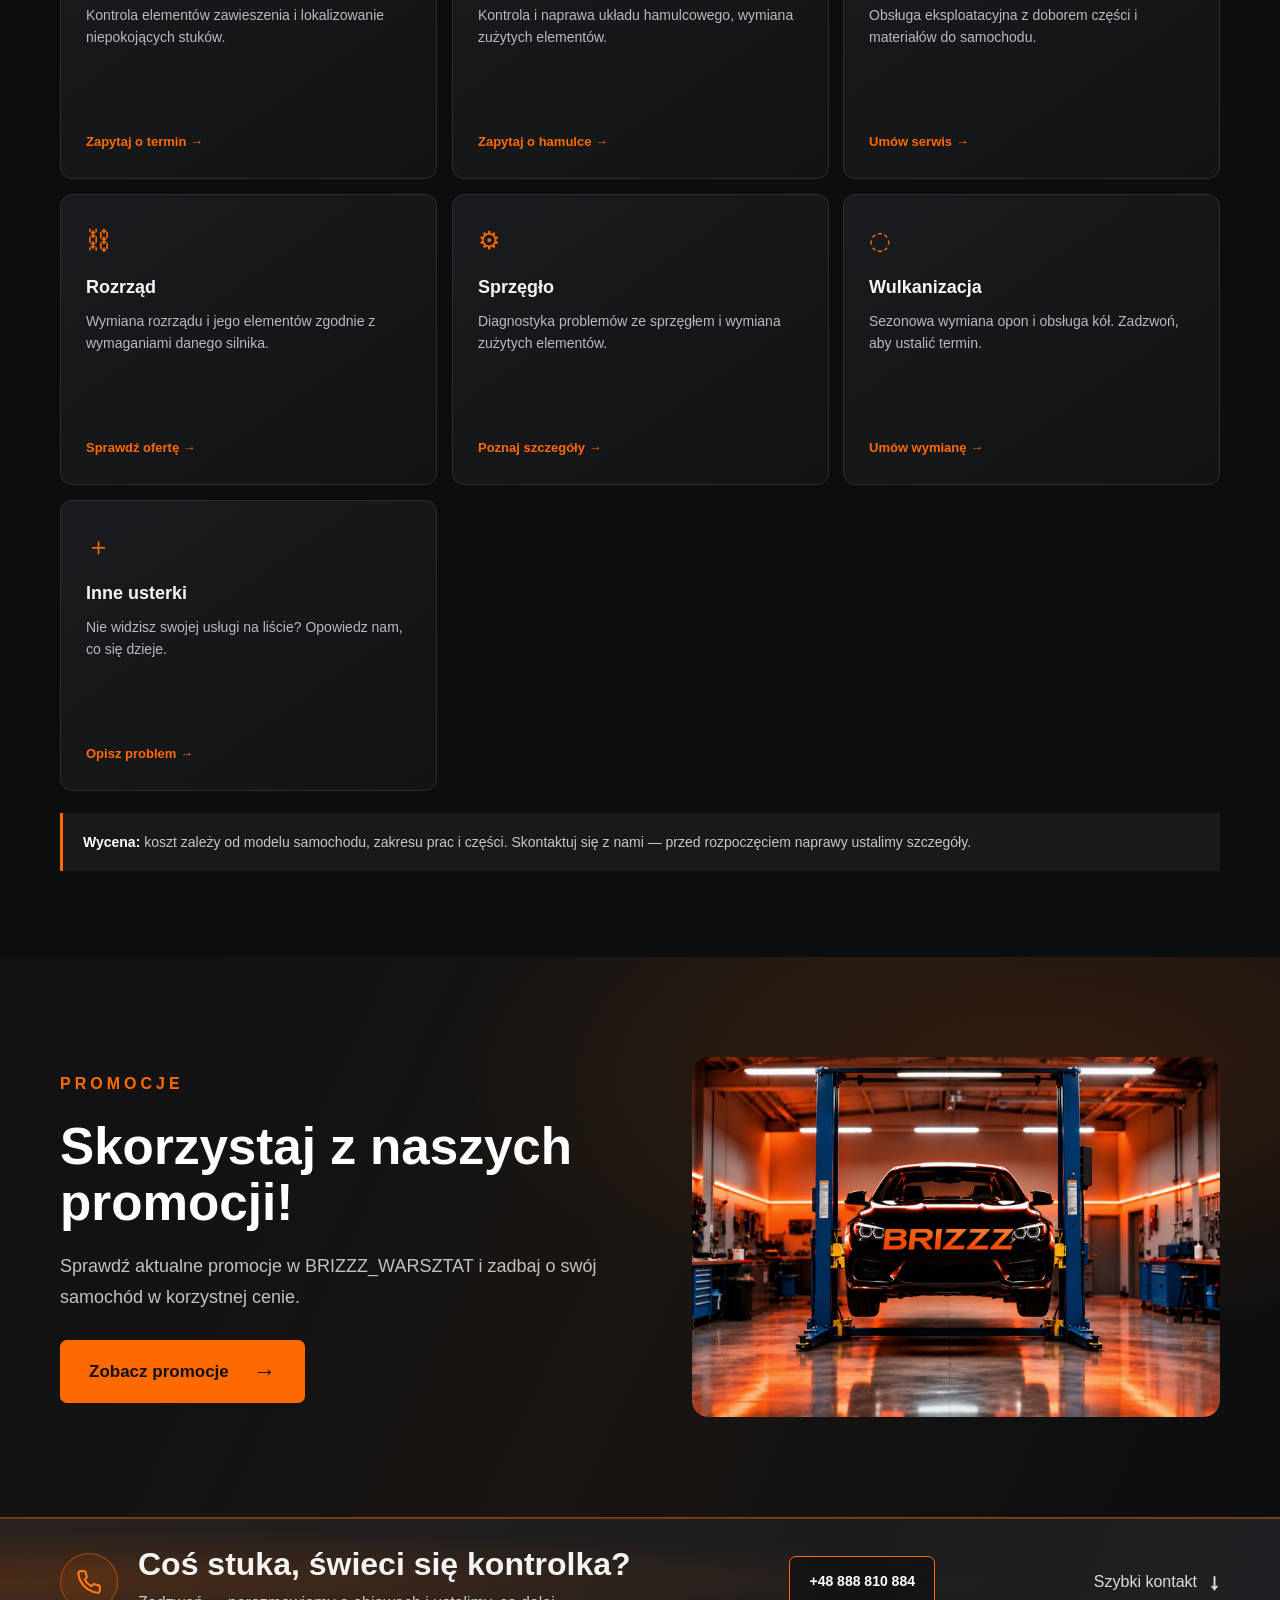
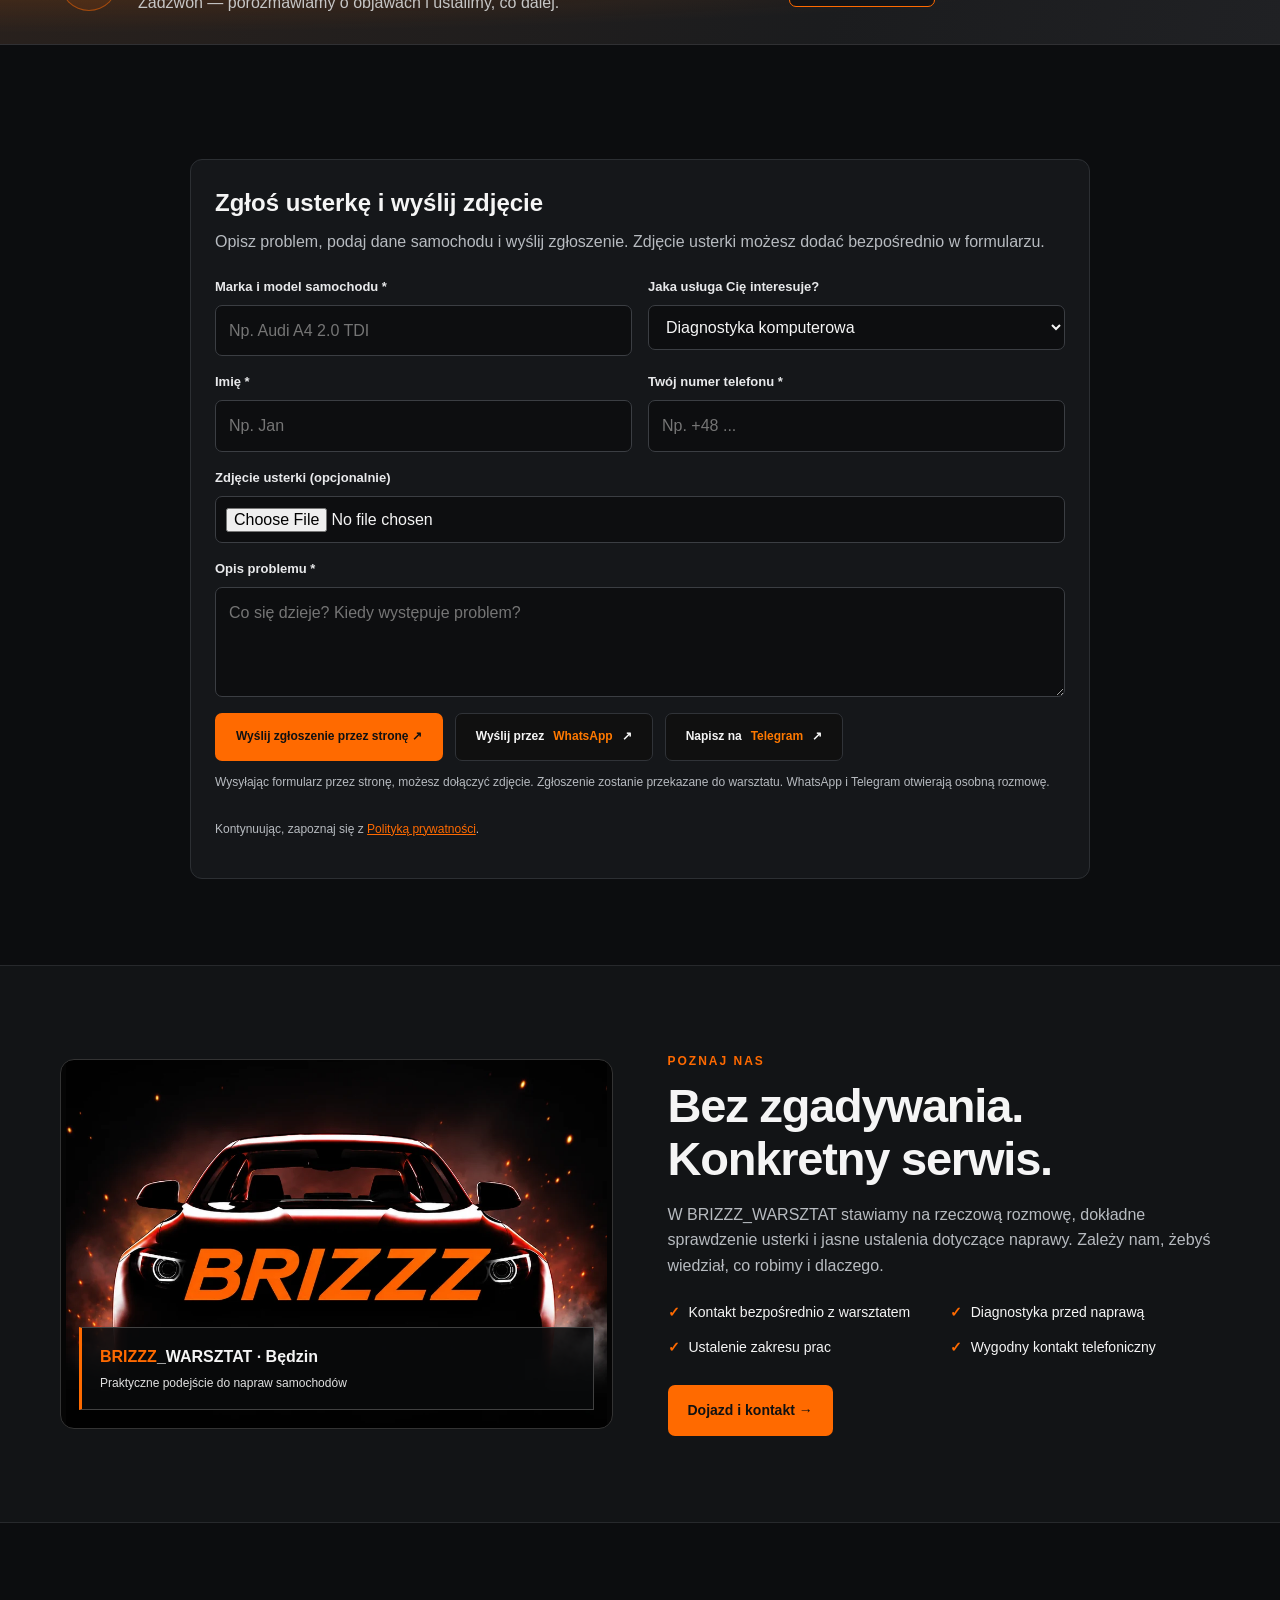
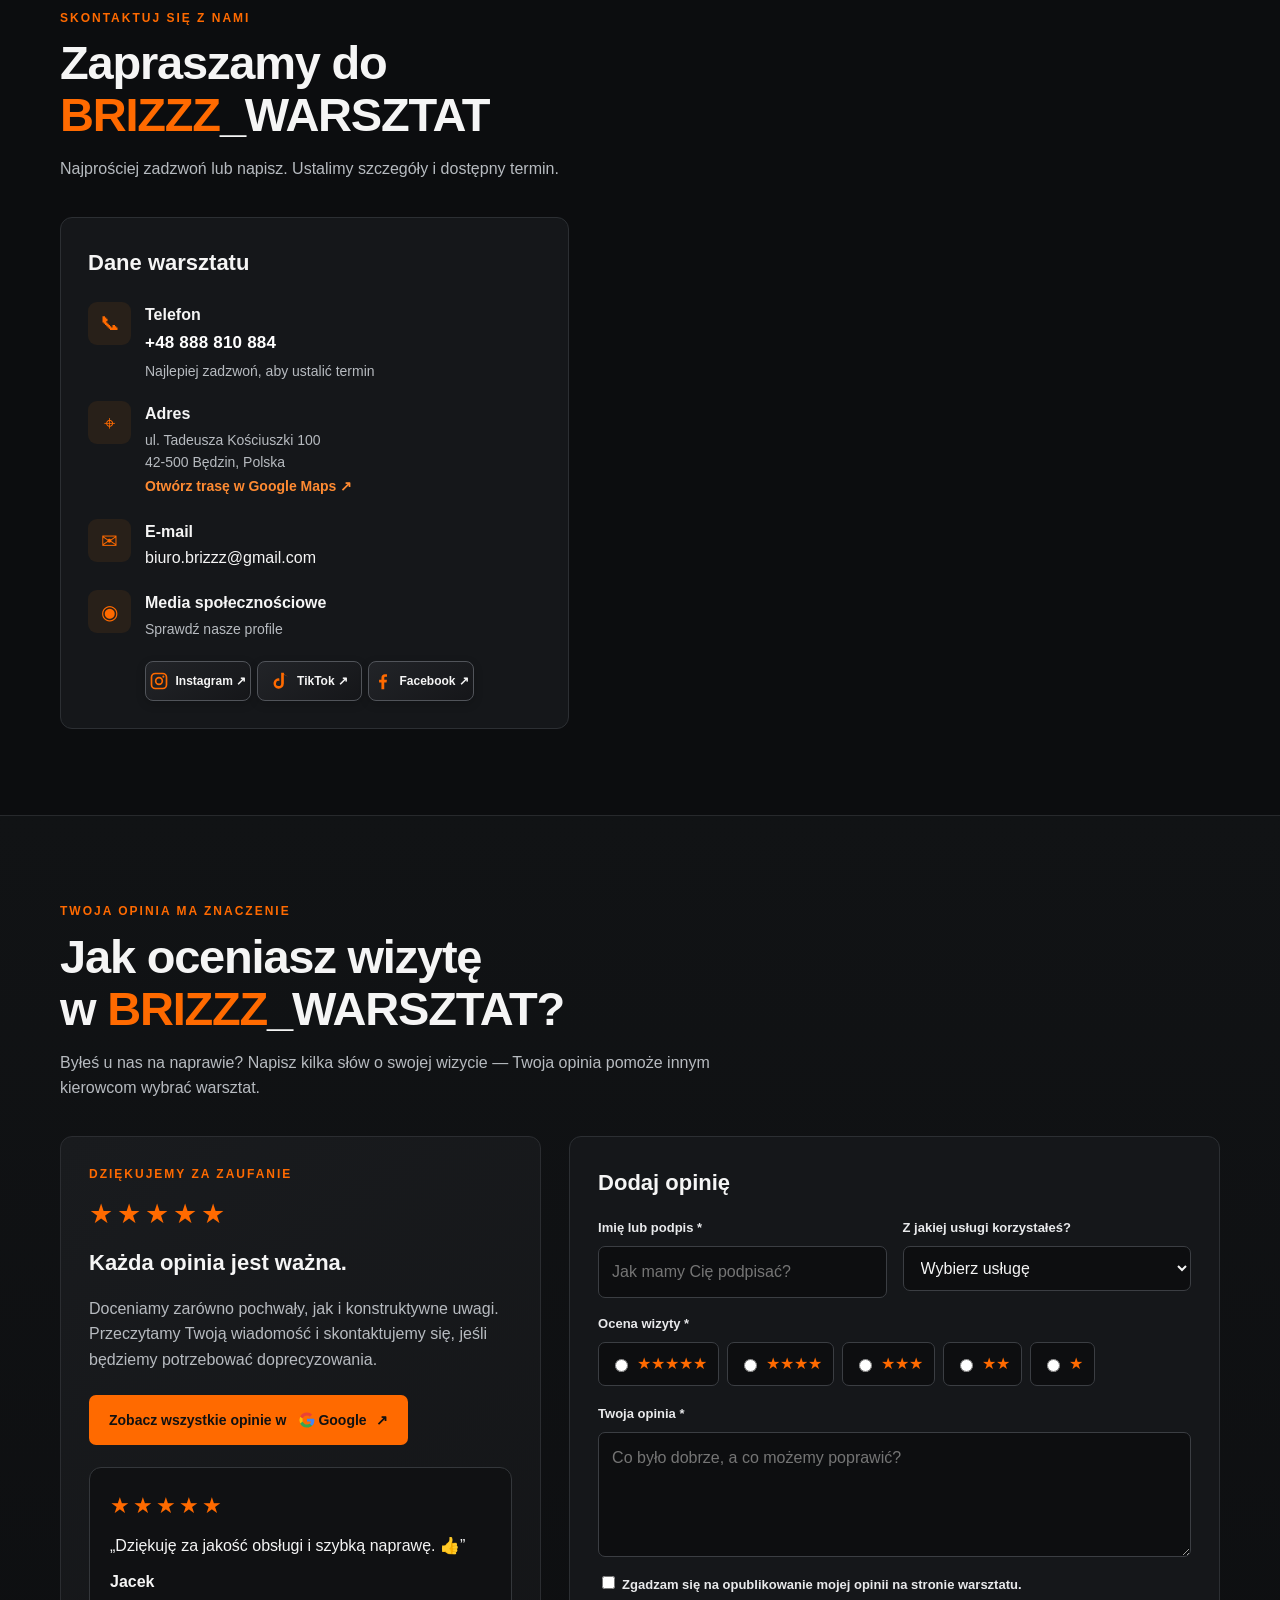
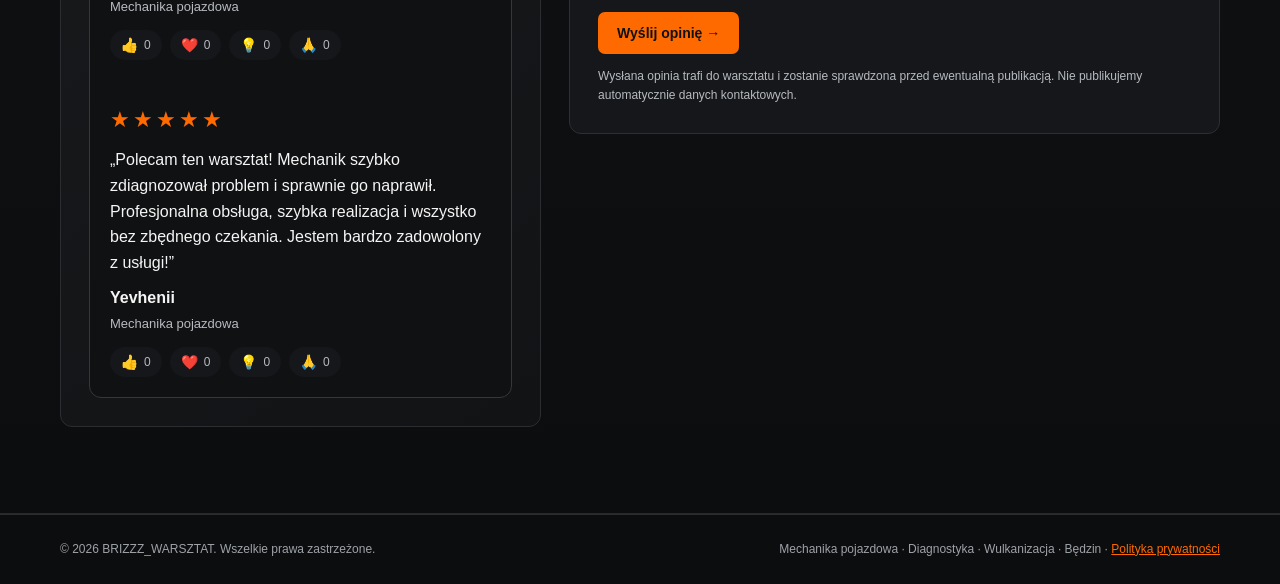
==== commit 62654698: "add" ====
--- a/index.html
+++ b/index.html
@@ -3,16 +3,16 @@
 <head>
 <meta charset="utf-8"><meta name="viewport" content="width=device-width,initial-scale=1">
 <meta name="theme-color" content="#111111">
-<title><span class="brand-orange">BRIZZZ</span><span class="brand-white">_WARSZTAT</span> — Autoserwis Będzin</title>
-<meta name="description" content="<span class="brand-orange">BRIZZZ</span><span class="brand-white">_WARSZTAT</span> w Będzinie. Mechanika pojazdowa, diagnostyka komputerowa, hamulce, zawieszenie, rozrząd, sprzęgło i wymiana opon. Zadzwoń i umów wizytę.">
+<title>BRIZZZ_WARSZTAT — Autoserwis Będzin</title>
+<meta name="description" content="BRIZZZ_WARSZTAT w Będzinie. Mechanika pojazdowa, diagnostyka komputerowa, hamulce, zawieszenie, rozrząd, sprzęgło i wymiana opon. Zadzwoń i umów wizytę.">
 <meta name="robots" content="index,follow">
 <link rel="canonical" href="https://brizzz-warsztat.pl/">
 <meta property="og:url" content="https://brizzz-warsztat.pl/">
 <meta property="og:locale" content="pl_PL">
 <meta name="twitter:card" content="summary_large_image">
-<meta name="twitter:title" content="<span class="brand-orange">BRIZZZ</span><span class="brand-white">_WARSZTAT</span> — Autoserwis Będzin">
+<meta name="twitter:title" content="BRIZZZ_WARSZTAT — Autoserwis Będzin">
 <meta name="twitter:description" content="Mechanika pojazdowa, diagnostyka komputerowa, hamulce, zawieszenie i wymiana opon w Będzinie.">
-<meta property="og:title" content="<span class="brand-orange">BRIZZZ</span><span class="brand-white">_WARSZTAT</span> — Autoserwis Będzin">
+<meta property="og:title" content="BRIZZZ_WARSZTAT — Autoserwis Będzin">
 <meta property="og:image" content="https://brizzz-warsztat.pl/assets/brizzz-preview.jpg">
 <meta property="og:image:secure_url" content="https://brizzz-warsztat.pl/assets/brizzz-preview.jpg">
 <meta property="og:image:type" content="image/jpeg">
@@ -25,7 +25,7 @@
 
 <link rel="stylesheet" href="style.css">
 
-<script type="application/ld+json">{"@context":"https://schema.org","@type":"AutoRepair","name":"<span class="brand-orange">BRIZZZ</span><span class="brand-white">_WARSZTAT</span>","telephone":"+48 888 810 884","email":"biuro.brizzz@gmail.com","address":{"@type":"PostalAddress","streetAddress":"ul. Tadeusza Kościuszki 100","postalCode":"42-500","addressLocality":"Będzin","addressCountry":"PL"},"areaServed":"Będzin i okolice","url":"https://brizzz-warsztat.pl/","sameAs":["https://www.instagram.com/brizzz_warsztat/"],"description":"Mechanika pojazdowa, diagnostyka komputerowa, hamulce, zawieszenie, rozrząd, sprzęgło, wymiana oleju i filtrów oraz wulkanizacja w Będzinie.","priceRange":"$$","hasOfferCatalog":{"@type":"OfferCatalog","name":"Usługi warsztatu","itemListElement":[{"@type":"Offer","itemOffered":{"@type":"Service","name":"Mechanika pojazdowa"}},{"@type":"Offer","itemOffered":{"@type":"Service","name":"Diagnostyka komputerowa"}},{"@type":"Offer","itemOffered":{"@type":"Service","name":"Zawieszenie i hamulce"}},{"@type":"Offer","itemOffered":{"@type":"Service","name":"Wymiana oleju i filtrów"}},{"@type":"Offer","itemOffered":{"@type":"Service","name":"Rozrząd i sprzęgło"}},{"@type":"Offer","itemOffered":{"@type":"Service","name":"Wulkanizacja i wymiana opon"}, 
+<script type="application/ld+json">{"@context":"https://schema.org","@type":"AutoRepair","name":"BRIZZZ_WARSZTAT","telephone":"+48 888 810 884","email":"biuro.brizzz@gmail.com","address":{"@type":"PostalAddress","streetAddress":"ul. Tadeusza Kościuszki 100","postalCode":"42-500","addressLocality":"Będzin","addressCountry":"PL"},"areaServed":"Będzin i okolice","url":"https://brizzz-warsztat.pl/","sameAs":["https://www.instagram.com/brizzz_warsztat/"],"description":"Mechanika pojazdowa, diagnostyka komputerowa, hamulce, zawieszenie, rozrząd, sprzęgło, wymiana oleju i filtrów oraz wulkanizacja w Będzinie.","priceRange":"$$","hasOfferCatalog":{"@type":"OfferCatalog","name":"Usługi warsztatu","itemListElement":[{"@type":"Offer","itemOffered":{"@type":"Service","name":"Mechanika pojazdowa"}},{"@type":"Offer","itemOffered":{"@type":"Service","name":"Diagnostyka komputerowa"}},{"@type":"Offer","itemOffered":{"@type":"Service","name":"Zawieszenie i hamulce"}},{"@type":"Offer","itemOffered":{"@type":"Service","name":"Wymiana oleju i filtrów"}},{"@type":"Offer","itemOffered":{"@type":"Service","name":"Rozrząd i sprzęgło"}},{"@type":"Offer","itemOffered":{"@type":"Service","name":"Wulkanizacja i wymiana opon"}, 
   {
   "@type": "Offer",
   "itemOffered": {
@@ -36,7 +36,7 @@
 </head>
 <body>
 <div class="topline"></div>
-<header class="header"><div class="wrap nav"><a class="brand" href="#start" aria-label="BRIZZZ WARSZTAT — strona główna"><span class="brand-orange">BRIZZZ</span><span class="brand-white">_WARSZTAT</span></a><nav class="navlinks" aria-label="Nawigacja"><a href="#uslugi">Usługi</a><a href="#promocje">PROMOCJE</a><a href="#zgloszenie">Zgłoszenie</a><a href="#onas">O warsztacie</a><a href="#kontakt">Kontakt</a><a href="#opinie">Opinie</a></nav><a class="btn btn-primary header-call-button" id="header-call-button" href="tel:+48888810884" aria-expanded="false">📞︎ Zadzwoń teraz<span class="header-call-number" id="header-call-number" role="status" aria-live="polite">+48 888 810 884</span></a></div></header>
+<header class="header"><div class="wrap nav"><a class="brand" href="#start" aria-label="BRIZZZ WARSZTAT — strona główna"><span>BRIZZZ</span>_WARSZTAT</a><nav class="navlinks" aria-label="Nawigacja"><a href="#uslugi">Usługi</a><a href="#promocje">PROMOCJE</a><a href="#zgloszenie">Zgłoszenie</a><a href="#onas">O warsztacie</a><a href="#kontakt">Kontakt</a><a href="#opinie">Opinie</a></nav><a class="btn btn-primary header-call-button" id="header-call-button" href="tel:+48888810884" aria-expanded="false">📞︎ Zadzwoń teraz<span class="header-call-number" id="header-call-number" role="status" aria-live="polite">+48 888 810 884</span></a></div></header>
 <main>
 <section class="hero" id="start"><div class="wrap"><div class="hero-content"><div class="eyebrow">Warsztat samochodowy · Będzin</div><h1>Twój samochód.<br><em>Nasza robota.</em></h1><p>Mechanika pojazdowa, diagnostyka komputerowa i serwis, któremu możesz zaufać. Konkretnie, fachowo i bez zbędnego gadania.</p><div class="hero-actions"><a class="btn btn-primary" href="tel:+48888810884">📞︎ &nbsp; +48 888 810 884</a><a class="btn btn-outline" href="https://wa.me/48888810884" target="_blank" rel="noopener">Napisz na <span class="brand-chat-word">WhatsApp</span> ↗</a><a class="btn btn-outline btn-telegram" href="https://t.me/brizzz_warsztat" target="_blank" rel="noopener noreferrer">Napisz na <span class="brand-chat-word">Telegram</span> ↗</a></div><div class="hero-points"><span><b class="tick">✓</b> Diagnostyka i naprawy</span><span><b class="tick">✓</b> Jasny kontakt przed naprawą</span><span><b class="tick">✓</b> Będzin i okolice</span></div></div></div></section>
 <div class="strip"><div class="wrap strip-inner"><div class="strip-item"><div class="strip-icon">⌕</div><div><strong>Konkretna diagnoza</strong><small>Szukamy przyczyny, nie zgadujemy.</small></div></div><div class="strip-item"><div class="strip-icon">✆</div><div><strong>Jasna komunikacja</strong><small>Wyjaśniamy, co trzeba naprawić.</small></div></div><div class="strip-item"><div class="strip-icon">⚙</div><div><strong>Naprawy bez zgadywania</strong><small>Dobieramy rozwiązanie do problemu.</small></div></div></div></div>
@@ -88,7 +88,7 @@
       <h2 id="promo-heading">Skorzystaj z naszych promocji!</h2>
 
       <p id="promo-description">
-        Sprawdź aktualne promocje w <span class="brand-orange">BRIZZZ</span><span class="brand-white">_WARSZTAT</span>
+        Sprawdź aktualne promocje w BRIZZZ_WARSZTAT
         i zadbaj o swój samochód w korzystnej cenie.
       </p>
 
@@ -105,7 +105,7 @@
     <div class="promo-image">
   <img
     src="assets/promo-car-lift.png"
-    alt="Samochód na podnośniku w warsztacie <span class="brand-orange">BRIZZZ</span><span class="brand-white">_WARSZTAT</span>">
+    alt="Samochód na podnośniku w warsztacie BRIZZZ_WARSZTAT">
 </div>
 
     <div id="promotion-list" class="promotion-list" hidden>
@@ -114,7 +114,7 @@
         <h3 id="promo-card-heading">100% zwrotu kosztów diagnostyki!</h3>
         <p id="promo-card-description">
           Jeśli po diagnostyce zdecydujesz się naprawić samochód
-          w <span class="brand-orange">BRIZZZ</span><span class="brand-white">_WARSZTAT</span>, zwrócimy 100% kosztów diagnostyki.
+          w BRIZZZ_WARSZTAT, zwrócimy 100% kosztów diagnostyki.
         </p>
         <p id="promo-card-detail">
           <strong>Diagnostyka, a potem naprawa u nas?</strong>
@@ -178,12 +178,12 @@
 <p class="request-note" style="margin-top:8px">Kontynuując, zapoznaj się z <a href="privacy-policy.html" style="color:var(--orange);text-decoration:underline">Polityką prywatności</a>.</p></form></div>
 </div>
 </section>
-<section class="section about" id="onas"><div class="wrap about-grid"><div class="about-visual" role="img" aria-label="Oryginalne logo BRIZZZ z samochodem"><div class="visual-tag"><strong><span class="brand-orange">BRIZZZ</span><span class="brand-white">_WARSZTAT</span> · Będzin</strong><small>Praktyczne podejście do napraw samochodów</small></div></div><div class="about-copy"><div class="kicker">Poznaj nas</div><h2>Bez zgadywania.<br>Konkretny serwis.</h2><p>W <span class="brand-orange">BRIZZZ</span><span class="brand-white">_WARSZTAT</span> stawiamy na rzeczową rozmowę, dokładne sprawdzenie usterki i jasne ustalenia dotyczące naprawy. Zależy nam, żebyś wiedział, co robimy i dlaczego.</p><div class="checklist"><span><b class="tick">✓</b> Kontakt bezpośrednio z warsztatem</span><span><b class="tick">✓</b> Diagnostyka przed naprawą</span><span><b class="tick">✓</b> Ustalenie zakresu prac</span><span><b class="tick">✓</b> Wygodny kontakt telefoniczny</span></div><div style="margin-top:27px"><a class="btn btn-primary" href="#kontakt">Dojazd i kontakt →</a></div></div></div></section>
-
-
-
-
-<section class="section" id="kontakt"><div class="wrap"><div class="section-head"><div class="kicker">Skontaktuj się z nami</div><h2>Zapraszamy do <span style="color:var(--orange)">BRIZZZ</span>_WARSZTAT</h2><p>Najprościej zadzwoń lub napisz. Ustalimy szczegóły i dostępny termin.</p></div><div class="contact-grid"><div class="contact-card"><h3 style="margin:0;font-size:22px">Dane warsztatu</h3><div class="contact-list"><div class="contact-row"><div class="strip-icon">📞︎</div><div class="phone-details"><strong>Telefon</strong><a href="tel:+48888810884">+48 888 810 884</a><small>Najlepiej zadzwoń, aby ustalić termin</small></div></div><div class="contact-row"><div class="strip-icon">⌖</div><div><strong>Adres</strong><p>ul. Tadeusza Kościuszki 100<br>42-500 Będzin, Polska</p><small><a href="https://www.google.com/maps/search/?api=1&query=ul.+Tadeusza+Ko%C5%9Bciuszki+100%2C+42-500+B%C4%99dzin" target="_blank" rel="noopener" style="color:var(--orange2);font-weight:800">Otwórz trasę w Google Maps ↗</a></small></div></div><div class="contact-row"><div class="strip-icon">✉</div><div><strong>E-mail</strong><a href="mailto:biuro.brizzz@gmail.com">biuro.brizzz@gmail.com</a></div></div><div class="contact-row"><div class="strip-icon">◉</div><div><strong>Media społecznościowe</strong><small>Sprawdź nasze profile</small><div class="socials"><a href="https://www.instagram.com/brizzz_warsztat/" target="_blank" rel="noopener" aria-label="Instagram <span class="brand-orange">BRIZZZ</span><span class="brand-white">_WARSZTAT</span>"><span class="social-icon" aria-hidden="true"><svg viewBox="0 0 24 24"><path d="M7.5 2h9A5.5 5.5 0 0 1 22 7.5v9a5.5 5.5 0 0 1-5.5 5.5h-9A5.5 5.5 0 0 1 2 16.5v-9A5.5 5.5 0 0 1 7.5 2zm0 2A3.5 3.5 0 0 0 4 7.5v9A3.5 3.5 0 0 0 7.5 20h9a3.5 3.5 0 0 0 3.5-3.5v-9A3.5 3.5 0 0 0 16.5 4h-9zM12 7a5 5 0 1 1 0 10 5 5 0 0 1 0-10zm0 2a3 3 0 1 0 0 6 3 3 0 0 0 0-6zm5.25-3.5a1.25 1.25 0 1 1 0 2.5 1.25 1.25 0 0 1 0-2.5z"/></svg></span><span>Instagram ↗</span></a><a href="https://www.tiktok.com/@brizzz_warsztat" target="_blank" rel="noopener" aria-label="TikTok <span class="brand-orange">BRIZZZ</span><span class="brand-white">_WARSZTAT</span>"><span class="social-icon" aria-hidden="true"><svg viewBox="0 0 24 24"><path d="M19.6 6.3a6.8 6.8 0 0 1-4.2-2.1V15a6.2 6.2 0 1 1-5.4-6.15v3.2a3.1 3.1 0 1 0 2.2 2.97V2h3.1c.2 2.1 1.8 3.8 4.3 4.1v3.1z"/></svg></span><span>TikTok ↗</span></a><a href="https://www.facebook.com/share/14qPF1NXpFN/?mibextid=wwXIfr" target="_blank" rel="noopener" aria-label="Facebook <span class="brand-orange">BRIZZZ</span><span class="brand-white">_WARSZTAT</span>"><span class="social-icon" aria-hidden="true"><svg viewBox="0 0 24 24"><path d="M13.5 22v-8.2h2.8l.42-3.2H13.5V8.55c0-.93.26-1.56 1.6-1.56h1.7V4.13c-.3-.04-1.32-.13-2.5-.13-2.48 0-4.18 1.51-4.18 4.29v2.31H7.3v3.2h2.82V22z"/></svg></span><span>Facebook ↗</span></a></div></div></div></div></div><iframe class="map" title="Mapa dojazdu do <span class="brand-orange">BRIZZZ</span><span class="brand-white">_WARSZTAT</span> w Będzinie" loading="lazy" referrerpolicy="no-referrer-when-downgrade" src="https://maps.google.com/maps?q=ul.%20Tadeusza%20Ko%C5%9Bciuszki%20100%2C%2042-500%20B%C4%99dzin&t=&z=14&ie=UTF8&iwloc=&output=embed"></iframe></div>
+<section class="section about" id="onas"><div class="wrap about-grid"><div class="about-visual" role="img" aria-label="Oryginalne logo BRIZZZ z samochodem"><div class="visual-tag"><strong><span class="brand-orange">BRIZZZ</span><span class="brand-white">_WARSZTAT</span> · Będzin</strong><small>Praktyczne podejście do napraw samochodów</small></div></div><div class="about-copy"><div class="kicker">Poznaj nas</div><h2>Bez zgadywania.<br>Konkretny serwis.</h2><p>W BRIZZZ_WARSZTAT stawiamy na rzeczową rozmowę, dokładne sprawdzenie usterki i jasne ustalenia dotyczące naprawy. Zależy nam, żebyś wiedział, co robimy i dlaczego.</p><div class="checklist"><span><b class="tick">✓</b> Kontakt bezpośrednio z warsztatem</span><span><b class="tick">✓</b> Diagnostyka przed naprawą</span><span><b class="tick">✓</b> Ustalenie zakresu prac</span><span><b class="tick">✓</b> Wygodny kontakt telefoniczny</span></div><div style="margin-top:27px"><a class="btn btn-primary" href="#kontakt">Dojazd i kontakt →</a></div></div></div></section>
+
+
+
+
+<section class="section" id="kontakt"><div class="wrap"><div class="section-head"><div class="kicker">Skontaktuj się z nami</div><h2>Zapraszamy do <span style="color:var(--orange)">BRIZZZ</span>_WARSZTAT</h2><p>Najprościej zadzwoń lub napisz. Ustalimy szczegóły i dostępny termin.</p></div><div class="contact-grid"><div class="contact-card"><h3 style="margin:0;font-size:22px">Dane warsztatu</h3><div class="contact-list"><div class="contact-row"><div class="strip-icon">📞︎</div><div class="phone-details"><strong>Telefon</strong><a href="tel:+48888810884">+48 888 810 884</a><small>Najlepiej zadzwoń, aby ustalić termin</small></div></div><div class="contact-row"><div class="strip-icon">⌖</div><div><strong>Adres</strong><p>ul. Tadeusza Kościuszki 100<br>42-500 Będzin, Polska</p><small><a href="https://www.google.com/maps/search/?api=1&query=ul.+Tadeusza+Ko%C5%9Bciuszki+100%2C+42-500+B%C4%99dzin" target="_blank" rel="noopener" style="color:var(--orange2);font-weight:800">Otwórz trasę w Google Maps ↗</a></small></div></div><div class="contact-row"><div class="strip-icon">✉</div><div><strong>E-mail</strong><a href="mailto:biuro.brizzz@gmail.com">biuro.brizzz@gmail.com</a></div></div><div class="contact-row"><div class="strip-icon">◉</div><div><strong>Media społecznościowe</strong><small>Sprawdź nasze profile</small><div class="socials"><a href="https://www.instagram.com/brizzz_warsztat/" target="_blank" rel="noopener" aria-label="Instagram BRIZZZ_WARSZTAT"><span class="social-icon" aria-hidden="true"><svg viewBox="0 0 24 24"><path d="M7.5 2h9A5.5 5.5 0 0 1 22 7.5v9a5.5 5.5 0 0 1-5.5 5.5h-9A5.5 5.5 0 0 1 2 16.5v-9A5.5 5.5 0 0 1 7.5 2zm0 2A3.5 3.5 0 0 0 4 7.5v9A3.5 3.5 0 0 0 7.5 20h9a3.5 3.5 0 0 0 3.5-3.5v-9A3.5 3.5 0 0 0 16.5 4h-9zM12 7a5 5 0 1 1 0 10 5 5 0 0 1 0-10zm0 2a3 3 0 1 0 0 6 3 3 0 0 0 0-6zm5.25-3.5a1.25 1.25 0 1 1 0 2.5 1.25 1.25 0 0 1 0-2.5z"/></svg></span><span>Instagram ↗</span></a><a href="https://www.tiktok.com/@brizzz_warsztat" target="_blank" rel="noopener" aria-label="TikTok BRIZZZ_WARSZTAT"><span class="social-icon" aria-hidden="true"><svg viewBox="0 0 24 24"><path d="M19.6 6.3a6.8 6.8 0 0 1-4.2-2.1V15a6.2 6.2 0 1 1-5.4-6.15v3.2a3.1 3.1 0 1 0 2.2 2.97V2h3.1c.2 2.1 1.8 3.8 4.3 4.1v3.1z"/></svg></span><span>TikTok ↗</span></a><a href="https://www.facebook.com/share/14qPF1NXpFN/?mibextid=wwXIfr" target="_blank" rel="noopener" aria-label="Facebook BRIZZZ_WARSZTAT"><span class="social-icon" aria-hidden="true"><svg viewBox="0 0 24 24"><path d="M13.5 22v-8.2h2.8l.42-3.2H13.5V8.55c0-.93.26-1.56 1.6-1.56h1.7V4.13c-.3-.04-1.32-.13-2.5-.13-2.48 0-4.18 1.51-4.18 4.29v2.31H7.3v3.2h2.82V22z"/></svg></span><span>Facebook ↗</span></a></div></div></div></div></div><iframe class="map" title="Mapa dojazdu do BRIZZZ_WARSZTAT w Będzinie" loading="lazy" referrerpolicy="no-referrer-when-downgrade" src="https://maps.google.com/maps?q=ul.%20Tadeusza%20Ko%C5%9Bciuszki%20100%2C%2042-500%20B%C4%99dzin&t=&z=14&ie=UTF8&iwloc=&output=embed"></iframe></div>
 </div></section>
 
 <section class="section review-section" id="opinie"><div class="wrap"><div class="section-head"><div class="kicker">Twoja opinia ma znaczenie</div><h2>Jak oceniasz wizytę<br/>w <span style="color:var(--orange)">BRIZZZ</span>_WARSZTAT?</h2><p>Byłeś u nas na naprawie? Napisz kilka słów o swojej wizycie — Twoja opinia pomoże innym kierowcom wybrać warsztat.</p></div><div class="review-layout"><div class="review-intro"><div class="kicker">Dziękujemy za zaufanie</div><div aria-label="Ocena od 1 do 5 gwiazdek" class="review-stars">★★★★★</div><h3 style="margin:0 0 8px;font-size:22px">Każda opinia jest ważna.</h3><p>Doceniamy zarówno pochwały, jak i konstruktywne uwagi. Przeczytamy Twoją wiadomość i skontaktujemy się, jeśli będziemy potrzebować doprecyzowania.</p><div style="margin-top:22px"><a class="btn btn-primary" href="https://maps.app.goo.gl/NMXxKP9cmwGKDrEQ9" rel="noopener noreferrer" target="_blank">Zobacz wszystkie opinie w
@@ -218,7 +218,7 @@
 </div>
 </div><div aria-live="polite" id="dynamic-approved-reviews"></div></div><form action="/review-sent.html" class="review-form" data-netlify="true" id="review-form" method="POST" name="opinie-klientow" netlify-honeypot="bot-field"><input name="form-name" type="hidden" value="opinie-klientow"/><p hidden=""><label>Nie wypełniaj tego pola: <input name="bot-field"/></label></p><h3>Dodaj opinię</h3><div class="form-grid"><div class="form-field"><label for="review-name">Imię lub podpis *</label><input autocomplete="name" id="review-name" maxlength="80" name="imie" placeholder="Jak mamy Cię podpisać?" required=""/></div><div class="form-field"><label for="review-service">Z jakiej usługi korzystałeś?</label><select id="review-service" name="usluga"><option value="">Wybierz usługę</option><option>Mechanika pojazdowa</option><option>Diagnostyka komputerowa</option><option>Sprawdzenie samochodu przed zakupem</option><option>Zawieszenie lub hamulce</option><option>Wymiana oleju i filtrów</option><option>Rozrząd</option><option>Sprzęgło</option><option>Wulkanizacja / wymiana opon</option><option>Inna usługa</option></select></div></div><div class="rating-label">Ocena wizyty *</div><div aria-label="Ocena wizyty" class="rating-options" role="radiogroup"><label><input name="ocena" required="" type="radio" value="5/5"/> ★★★★★</label><label><input name="ocena" type="radio" value="4/5"/> ★★★★</label><label><input name="ocena" type="radio" value="3/5"/> ★★★</label><label><input name="ocena" type="radio" value="2/5"/> ★★</label><label><input name="ocena" type="radio" value="1/5"/> ★</label></div><div class="form-field"><label for="review-message">Twoja opinia *</label><textarea id="review-message" maxlength="2000" minlength="10" name="opinia" placeholder="Co było dobrze, a co możemy poprawić?" required=""></textarea></div><div class="form-field"><label><input name="zgoda-na-publikacje" required="" style="width:auto;accent-color:var(--orange);margin-right:7px" type="checkbox" value="tak"/>Zgadzam się na opublikowanie mojej opinii na stronie warsztatu.</label></div><button class="btn btn-primary" type="submit">Wyślij opinię →</button><p class="review-note">Wysłana opinia trafi do warsztatu i zostanie sprawdzona przed ewentualną publikacją. Nie publikujemy automatycznie danych kontaktowych.</p></form></div></div></section>
 </main>
-<footer class="footer"><div class="wrap footer-inner"><span>© <span id="year"></span> <span class="brand-orange">BRIZZZ</span><span class="brand-white">_WARSZTAT</span>. Wszelkie prawa zastrzeżone.</span><span>Mechanika pojazdowa · Diagnostyka · Wulkanizacja · Będzin · <a href="privacy-policy.html" style="color:var(--orange);text-decoration:underline">Polityka prywatności</a></span></div></footer>
+<footer class="footer"><div class="wrap footer-inner"><span>© <span id="year"></span> BRIZZZ_WARSZTAT. Wszelkie prawa zastrzeżone.</span><span>Mechanika pojazdowa · Diagnostyka · Wulkanizacja · Będzin · <a href="privacy-policy.html" style="color:var(--orange);text-decoration:underline">Polityka prywatności</a></span></div></footer>
 
 <script>document.getElementById('year').textContent=new Date().getFullYear();</script>
 <script>
@@ -251,36 +251,36 @@
   const translations = {
     pl: {
       label:'PROMOCJE', heading:'Skorzystaj z naszych promocji!',
-      description:'Sprawdź aktualne promocje w <span class="brand-orange">BRIZZZ</span><span class="brand-white">_WARSZTAT</span> i zadbaj o swój samochód w korzystnej cenie.',
+      description:'Sprawdź aktualne promocje w BRIZZZ_WARSZTAT i zadbaj o swój samochód w korzystnej cenie.',
       kicker:'AKTUALNA PROMOCJA', cardHeading:'100% zwrotu kosztów diagnostyki!',
-      cardDescription:'Jeśli po diagnostyce zdecydujesz się naprawić samochód w <span class="brand-orange">BRIZZZ</span><span class="brand-white">_WARSZTAT</span>, zwrócimy 100% kosztów diagnostyki.',
+      cardDescription:'Jeśli po diagnostyce zdecydujesz się naprawić samochód w BRIZZZ_WARSZTAT, zwrócimy 100% kosztów diagnostyki.',
       detailHeading:'Diagnostyka, a potem naprawa u nas?',
       detail:'Koszt diagnostyki wraca do Ciebie — przy naprawie samochodu w naszym warsztacie.',
       link:'Umów wizytę →', open:'Zobacz promocje', close:'Ukryj promocje'
     },
     uk: {
       label:'АКЦІЇ', heading:'Скористайтеся нашими акціями!',
-      description:'Перегляньте актуальні акції <span class="brand-orange">BRIZZZ</span><span class="brand-white">_WARSZTAT</span> та подбайте про свій автомобіль за вигідною ціною.',
+      description:'Перегляньте актуальні акції BRIZZZ_WARSZTAT та подбайте про свій автомобіль за вигідною ціною.',
       kicker:'АКТУАЛЬНА АКЦІЯ', cardHeading:'100% вартості діагностики повертаємо!',
-      cardDescription:'Якщо після діагностики ви вирішите відремонтувати автомобіль у <span class="brand-orange">BRIZZZ</span><span class="brand-white">_WARSZTAT</span>, ми повернемо 100% вартості діагностики.',
+      cardDescription:'Якщо після діагностики ви вирішите відремонтувати автомобіль у BRIZZZ_WARSZTAT, ми повернемо 100% вартості діагностики.',
       detailHeading:'Діагностика, а потім ремонт у нас?',
       detail:'Вартість діагностики повертається вам під час ремонту автомобіля в нашій майстерні.',
       link:'Записатися на візит →', open:'Переглянути акції', close:'Приховати акції'
     },
     ru: {
       label:'АКЦИИ', heading:'Воспользуйтесь нашими акциями!',
-      description:'Посмотрите актуальные акции <span class="brand-orange">BRIZZZ</span><span class="brand-white">_WARSZTAT</span> и позаботьтесь о своём автомобиле по выгодной цене.',
+      description:'Посмотрите актуальные акции BRIZZZ_WARSZTAT и позаботьтесь о своём автомобиле по выгодной цене.',
       kicker:'ТЕКУЩАЯ АКЦИЯ', cardHeading:'100% стоимости диагностики возвращаем!',
-      cardDescription:'Если после диагностики вы решите отремонтировать автомобиль в <span class="brand-orange">BRIZZZ</span><span class="brand-white">_WARSZTAT</span>, мы вернём 100% стоимости диагностики.',
+      cardDescription:'Если после диагностики вы решите отремонтировать автомобиль в BRIZZZ_WARSZTAT, мы вернём 100% стоимости диагностики.',
       detailHeading:'Диагностика, а затем ремонт у нас?',
       detail:'Стоимость диагностики возвращается вам при ремонте автомобиля в нашей мастерской.',
       link:'Записаться на визит →', open:'Посмотреть акции', close:'Скрыть акции'
     },
     en: {
       label:'PROMOTIONS', heading:'Take advantage of our promotions!',
-      description:'Explore current <span class="brand-orange">BRIZZZ</span><span class="brand-white">_WARSZTAT</span> offers and take care of your car at a great price.',
+      description:'Explore current BRIZZZ_WARSZTAT offers and take care of your car at a great price.',
       kicker:'CURRENT OFFER', cardHeading:'Get 100% of your diagnostic fee back!',
-      cardDescription:'If you decide to have your car repaired at <span class="brand-orange">BRIZZZ</span><span class="brand-white">_WARSZTAT</span> after diagnostics, we will refund 100% of the diagnostic fee.',
+      cardDescription:'If you decide to have your car repaired at BRIZZZ_WARSZTAT after diagnostics, we will refund 100% of the diagnostic fee.',
       detailHeading:'Diagnostics first, repairs with us?',
       detail:'Your diagnostic fee is refunded when you have your car repaired at our workshop.',
       link:'Book an appointment →', open:'View promotions', close:'Hide promotions'
--- a/style.css
+++ b/style.css
@@ -1989,14 +1989,5 @@
   }
 }
 
-/* BRIZZZ brand wordmark: orange BRIZZZ + white _WARSZTAT */
-.brand .brand-orange { color: var(--orange, #ff6a00) !important; }
-.brand .brand-white { color: #f5f5f5 !important; }
-
-/* Brand colors in visual labels/eyebrows */
-.brand-orange { color: #ff6a00 !important; }
-.brand-white { color: #f5f5f5 !important; }
-
-/* FINAL BRAND COLORS */
-.brand-orange { color: #ff6a00 !important; }
-.brand-white { color: #f5f5f5 !important; }
+/* Wordmark colors */
+.brand-orange{color:#ff6a00!important}.brand-white{color:#f5f5f5!important}
